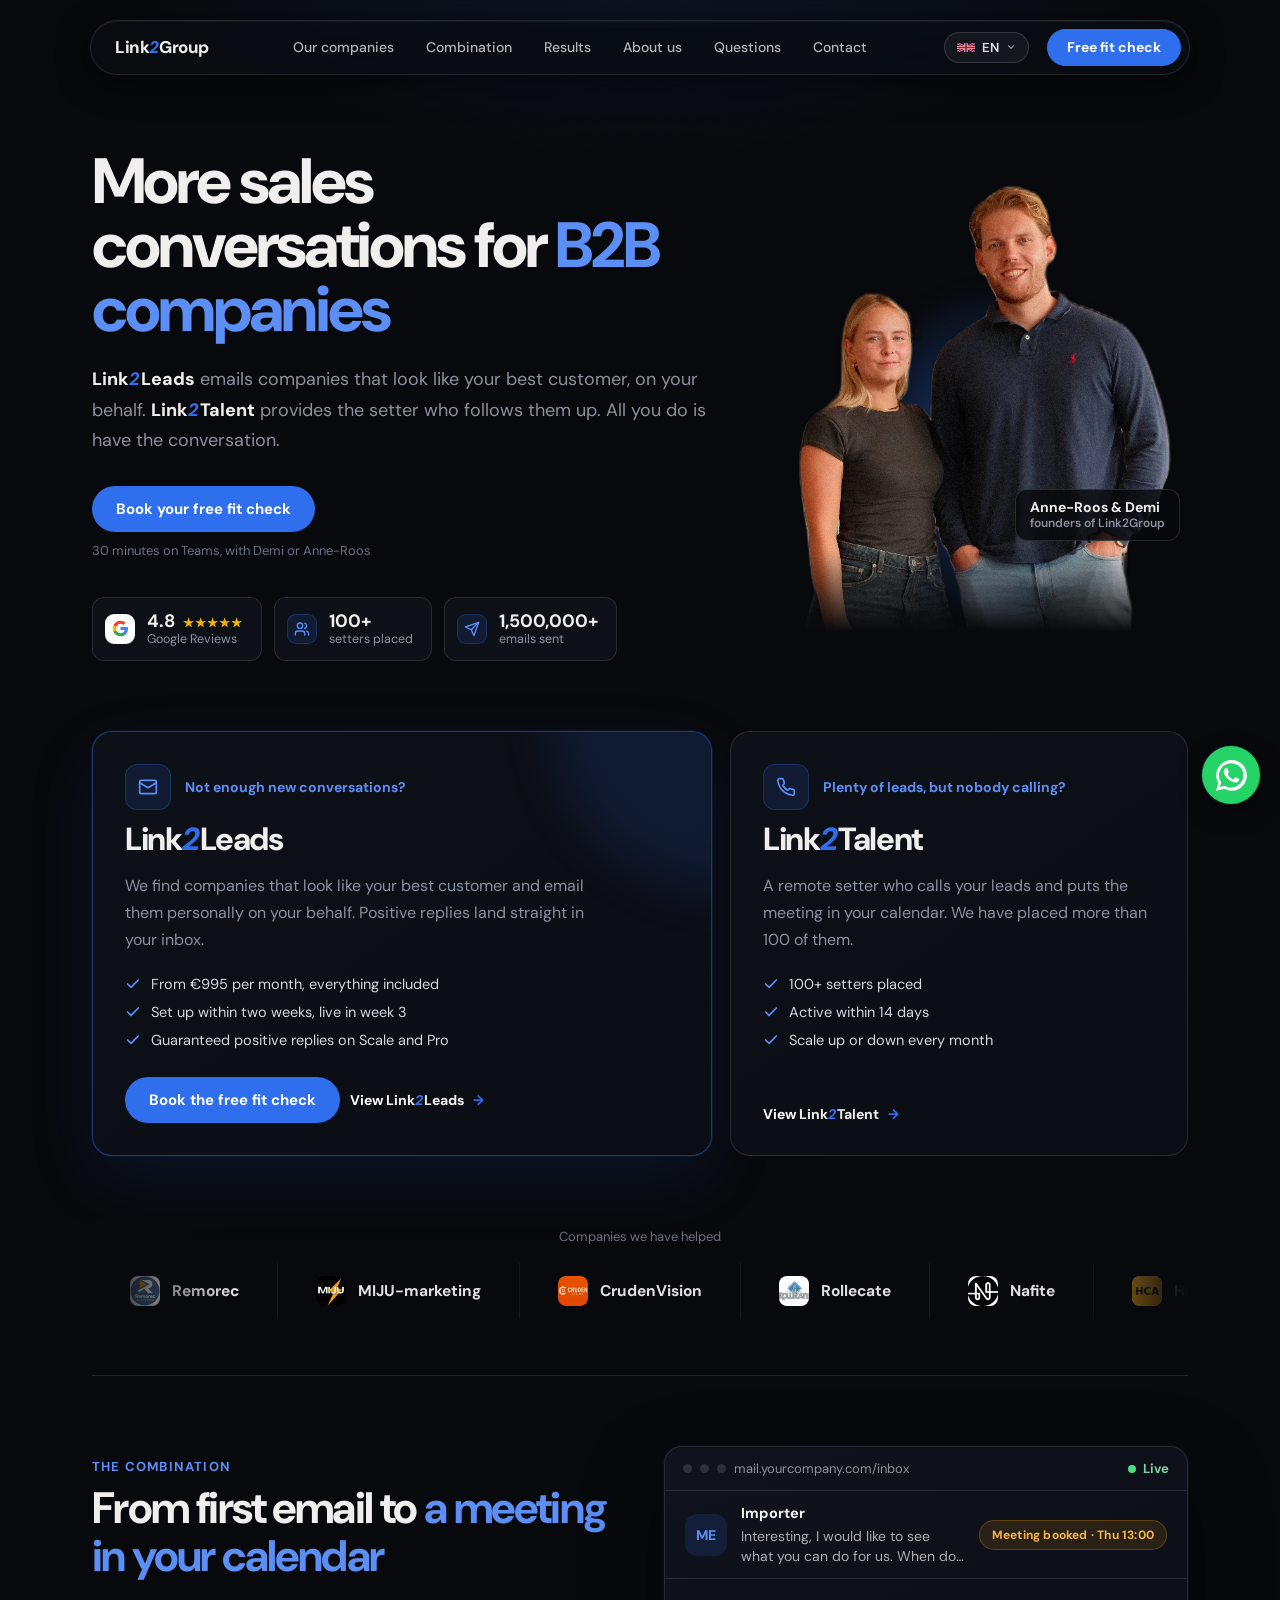
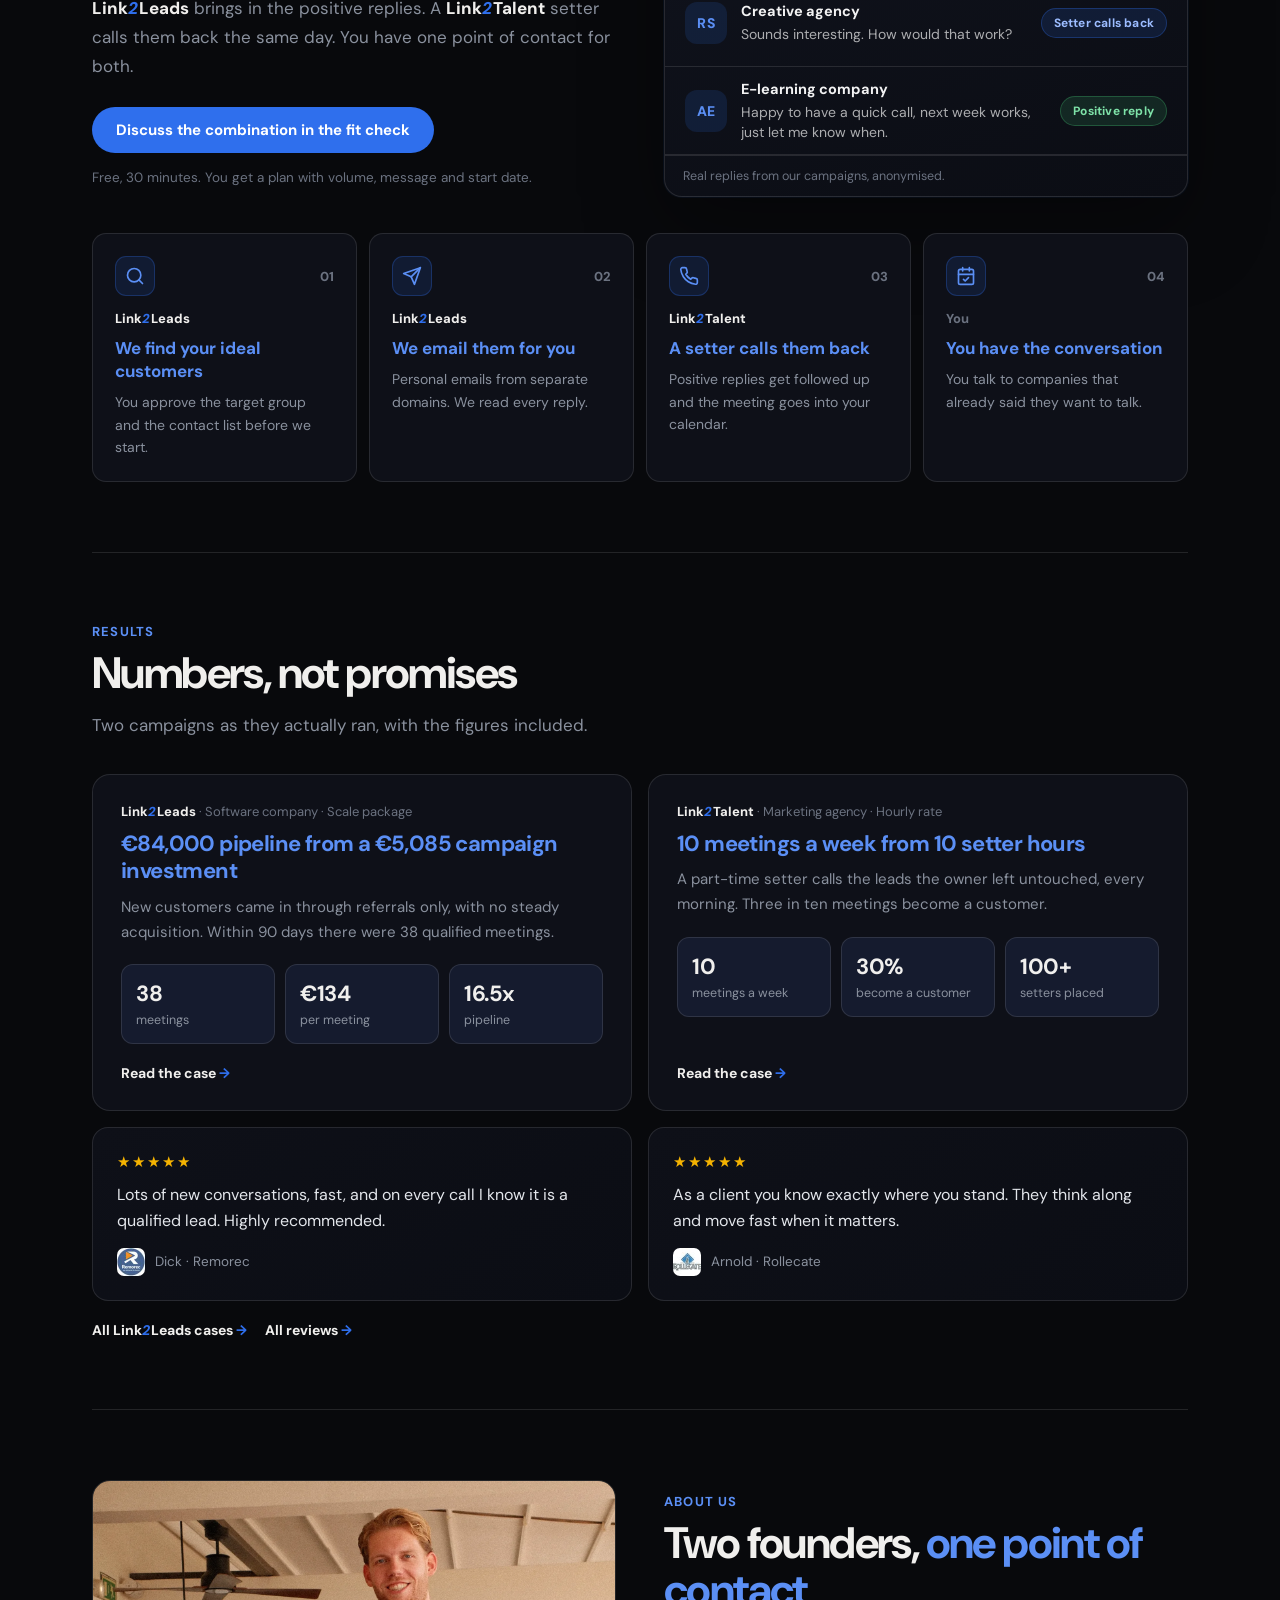
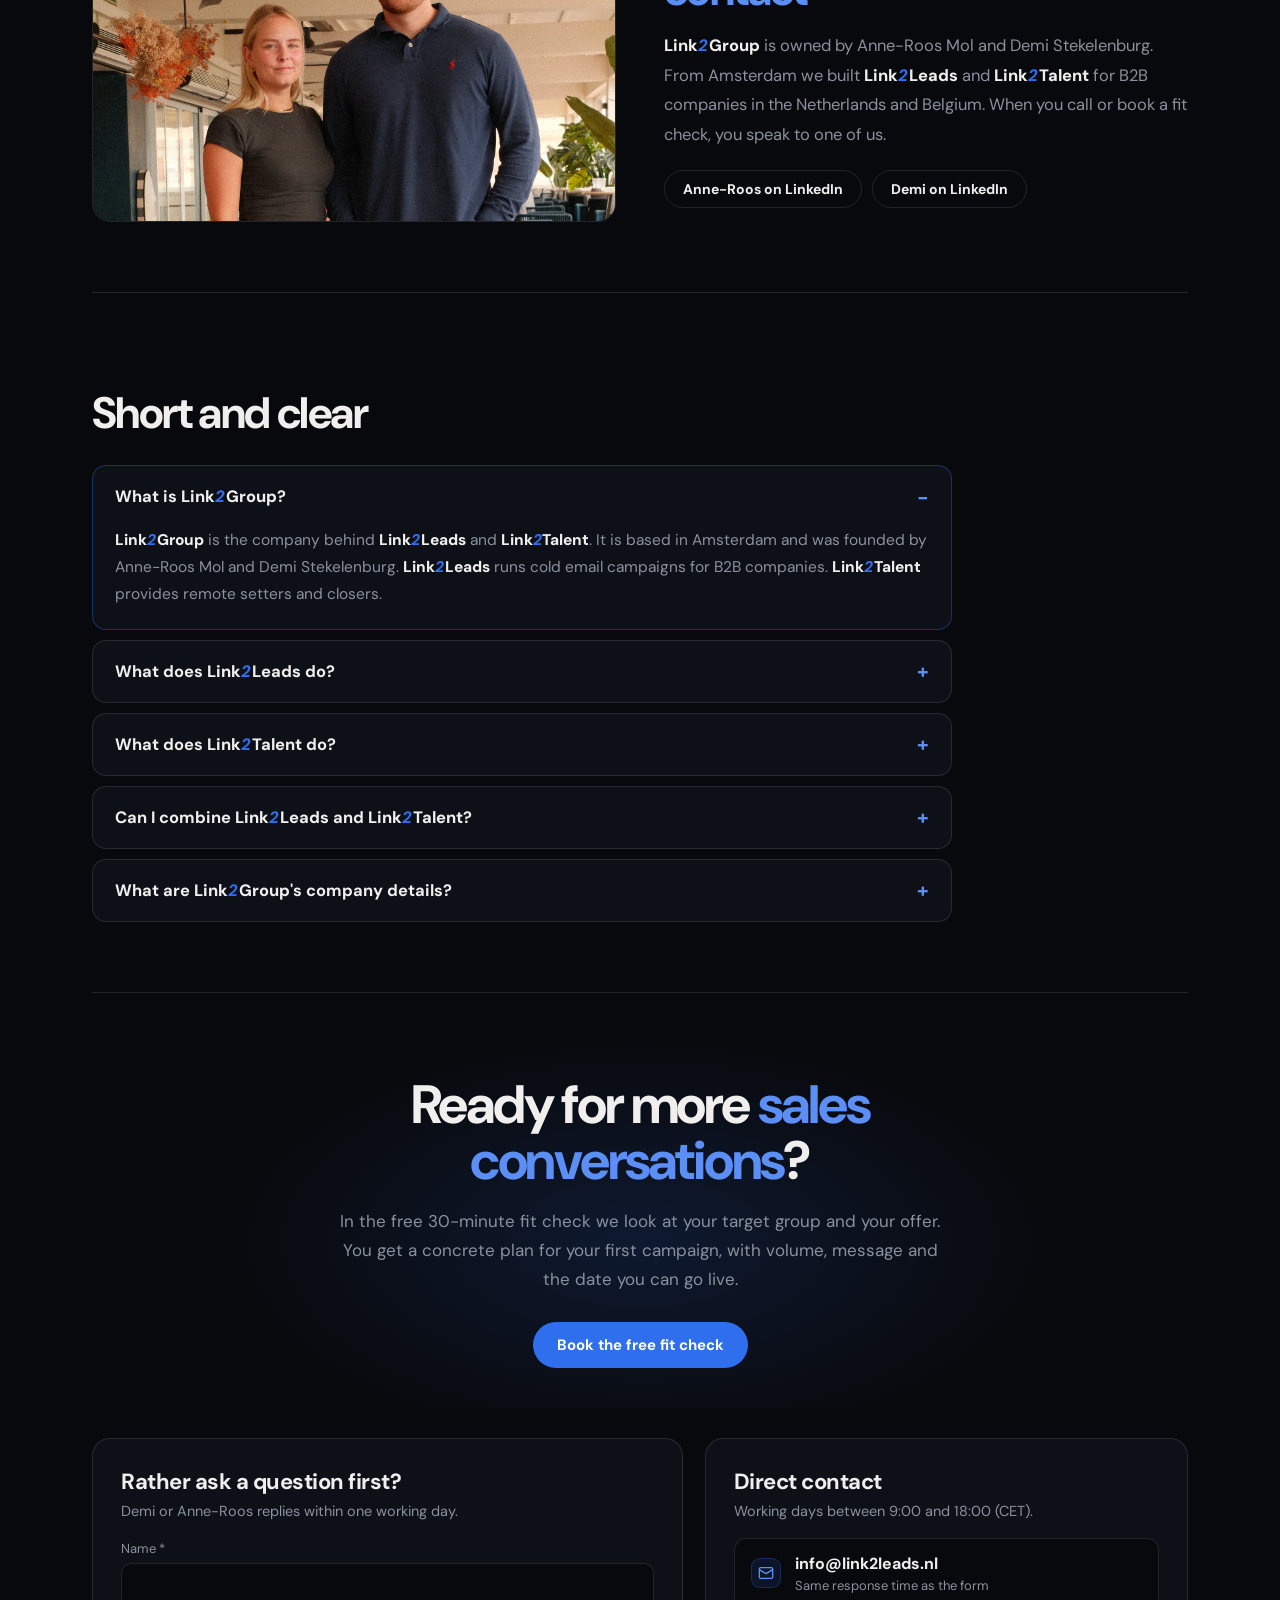
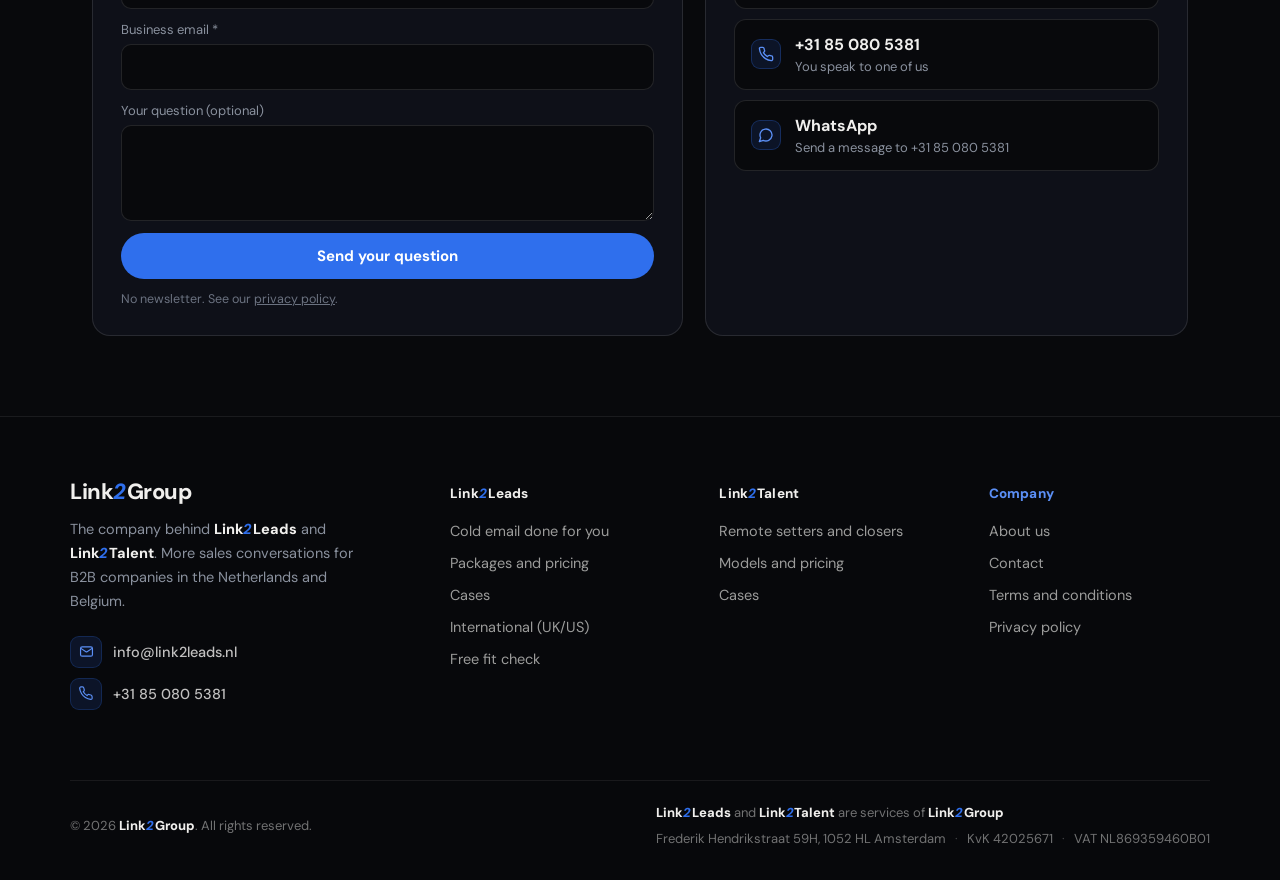
==== en.html @ a5faeba6 "Foto oprichters in hero, scherpe teamfoto bij Over ons, cijfers verspringen niet meer" ====
<!DOCTYPE html>
<html lang="en">
<head>
  <meta charset="UTF-8">
  <meta name="viewport" content="width=device-width, initial-scale=1.0">
  <title>Link2Group | The company behind Link2Leads and Link2Talent</title>
  <meta name="description" content="Link2Group (Amsterdam) is the company behind Link2Leads, cold email campaigns from €995 a month, and Link2Talent, with 100+ setters placed.">
  <meta name="robots" content="index, follow, max-image-preview:large, max-snippet:-1">
  <meta name="author" content="Link2Group">
  <link rel="canonical" href="https://www.link2group.nl/en">
  <link rel="alternate" hreflang="nl" href="https://www.link2group.nl/">
  <link rel="alternate" hreflang="en" href="https://www.link2group.nl/en">
  <link rel="alternate" hreflang="x-default" href="https://www.link2group.nl/">
  <meta property="og:title" content="Link2Group | More sales conversations for B2B companies">
  <meta property="og:description" content="Link2Leads emails companies that look like your best customer, on your behalf. Link2Talent provides the setter who follows them up. 100+ setters placed, 1,500,000+ emails sent.">
  <meta property="og:type" content="website">
  <meta property="og:url" content="https://www.link2group.nl/en">
  <meta property="og:image" content="https://www.link2group.nl/og-image.png">
  <meta property="og:image:width" content="1200">
  <meta property="og:image:height" content="630">
  <meta property="og:image:alt" content="Link2Group: Link2Leads and Link2Talent">
  <meta property="og:locale" content="en_GB">
  <meta property="og:locale:alternate" content="nl_NL">
  <meta property="og:site_name" content="Link2Group">
  <meta name="twitter:card" content="summary_large_image">
  <meta name="twitter:title" content="Link2Group | More sales conversations for B2B companies">
  <meta name="twitter:description" content="Link2Leads emails companies that look like your best customer, on your behalf. Link2Talent provides the setter who follows them up.">
  <meta name="twitter:image" content="https://www.link2group.nl/og-image.png">
  <meta name="geo.region" content="NL-NH">
  <meta name="geo.placename" content="Amsterdam">
  <meta name="theme-color" content="#08090C">
  <link rel="icon" type="image/png" sizes="32x32" href="/favicon-32.png">
  <link rel="icon" type="image/png" sizes="192x192" href="/favicon-192.png">
  <link rel="apple-touch-icon" sizes="180x180" href="/apple-touch-icon.png">
  <link rel="alternate" type="text/plain" href="/llms.txt" title="Summary for language models">
  <link rel="preconnect" href="https://fonts.googleapis.com">
  <link rel="preconnect" href="https://fonts.gstatic.com" crossorigin>
  <link href="https://fonts.googleapis.com/css2?family=DM+Sans:wght@400;500;600;700;800;900&display=swap" rel="stylesheet">
  <link rel="stylesheet" href="/assets/l2-shared.css?v=1">
  <link rel="stylesheet" href="/assets/site.css?v=12">
  <script type="application/ld+json">
{
  "@context": "https://schema.org",
  "@graph": [
    {"@type": "WebPage", "@id": "https://www.link2group.nl/en#webpage", "url": "https://www.link2group.nl/en", "name": "Link2Group | The company behind Link2Leads and Link2Talent", "isPartOf": {"@id": "https://www.link2group.nl/#website"}, "about": {"@id": "https://www.link2group.nl/#organization"}, "inLanguage": "en", "dateModified": "2026-11-05"},
    {
      "@type": "Organization",
      "@id": "https://www.link2group.nl/#organization",
      "name": "Link2Group",
      "url": "https://www.link2group.nl/",
      "logo": "https://www.link2group.nl/favicon-192.png",
      "description": "Link2Group is the Amsterdam company behind Link2Leads and Link2Talent. Link2Leads runs cold email campaigns for B2B companies and delivers positive replies to the client's inbox. Link2Talent matches B2B companies with remote setters and closers and has placed more than 100 of them.",
      "address": {"@type": "PostalAddress", "streetAddress": "Frederik Hendrikstraat 59H", "postalCode": "1052 HL", "addressLocality": "Amsterdam", "addressCountry": "NL"},
      "email": "info@link2leads.nl",
      "telephone": "+31850805381",
      "vatID": "NL869359460B01",
      "identifier": {"@type": "PropertyValue", "propertyID": "KvK", "value": "42025671"}
    },
    {
      "@type": "FAQPage",
      "@id": "https://www.link2group.nl/en#faq",
      "inLanguage": "en",
      "mainEntity": [
        {"@type": "Question", "name": "What is Link2Group?", "acceptedAnswer": {"@type": "Answer", "text": "Link2Group is the company behind Link2Leads and Link2Talent. It is based in Amsterdam and was founded by Anne-Roos Mol and Demi Stekelenburg. Link2Leads runs cold email campaigns for B2B companies. Link2Talent provides remote setters and closers."}},
        {"@type": "Question", "name": "What does Link2Leads do?", "acceptedAnswer": {"@type": "Answer", "text": "Link2Leads finds companies that look like your best customer, emails them personally on your behalf and forwards only the positive replies to your inbox. Packages range from 995 to 1,995 euros per month, excluding VAT. The campaign is set up within two weeks and goes live in week 3."}},
        {"@type": "Question", "name": "What does Link2Talent do?", "acceptedAnswer": {"@type": "Answer", "text": "Link2Talent matches B2B companies with Dutch-speaking remote setters and closers. More than 100 setters have been placed. A setter is active within 14 days, on an hourly rate, performance basis or a fixed price per seat."}},
        {"@type": "Question", "name": "Can I combine Link2Leads and Link2Talent?", "acceptedAnswer": {"@type": "Answer", "text": "Yes. Link2Leads delivers the positive replies and a Link2Talent setter calls them back and books the meeting in your calendar. You discuss the combination in the free Link2Leads fit check at link2leads.nl/book."}},
        {"@type": "Question", "name": "What are Link2Group's company details?", "acceptedAnswer": {"@type": "Answer", "text": "Link2Group, Frederik Hendrikstraat 59H, 1052 HL Amsterdam, the Netherlands. Chamber of Commerce (KvK) 42025671, VAT NL869359460B01. Phone +31 85 080 5381, email info@link2leads.nl."}}
      ]
    }
  ]
}
  </script>
</head>
<body>
<nav aria-label="Main menu" class="l2n">
<div class="l2n-inner">
<a aria-label="Link2Group" class="l2n-logo" href="/en"><span class="l2b">Link<i>2</i>Group</span></a>
<ul class="l2n-links"><li><a href="#companies">Our companies</a></li><li><a href="#combination">Combination</a></li><li><a href="#results">Results</a></li><li><a href="#about">About us</a></li><li><a href="#faq">Questions</a></li><li><a href="#contact">Contact</a></li></ul>
<div class="l2l-lang l2l-lang-in-nav" role="group" aria-label="Language / Taal"><button type="button" class="l2l-lang-toggle" aria-haspopup="true" aria-expanded="false" title="English"><svg viewBox="0 0 60 30" class="l2l-flag" aria-hidden="true"><clipPath id="l2gbt"><rect width="60" height="30"/></clipPath><g clip-path="url(#l2gbt)"><rect width="60" height="30" fill="#012169"/><path d="M0,0 60,30 M60,0 0,30" stroke="#fff" stroke-width="6"/><path d="M0,0 60,30 M60,0 0,30" stroke="#C8102E" stroke-width="4"/><path d="M30,0 V30 M0,15 H60" stroke="#fff" stroke-width="10"/><path d="M30,0 V30 M0,15 H60" stroke="#C8102E" stroke-width="6"/></g></svg><span class="l2l-lang-lbl">EN</span><svg class="l2l-lang-chev" width="10" height="10" viewBox="0 0 24 24" fill="none" stroke="currentColor" stroke-width="3" stroke-linecap="round" stroke-linejoin="round"><path d="m6 9 6 6 6-6"/></svg></button><div class="l2l-lang-menu"><a class="l2l-lang-btn" href="/" hreflang="nl" lang="nl"><svg viewBox="0 0 9 6" class="l2l-flag" aria-hidden="true"><rect width="9" height="6" fill="#21468B"/><rect width="9" height="4" fill="#fff"/><rect width="9" height="2" fill="#AE1C28"/></svg><span class="l2l-lang-lbl">Nederlands</span></a><a class="l2l-lang-btn is-active" href="/en" hreflang="en" lang="en"><svg viewBox="0 0 60 30" class="l2l-flag" aria-hidden="true"><clipPath id="l2gbb"><rect width="60" height="30"/></clipPath><g clip-path="url(#l2gbb)"><rect width="60" height="30" fill="#012169"/><path d="M0,0 60,30 M60,0 0,30" stroke="#fff" stroke-width="6"/><path d="M0,0 60,30 M60,0 0,30" stroke="#C8102E" stroke-width="4"/><path d="M30,0 V30 M0,15 H60" stroke="#fff" stroke-width="10"/><path d="M30,0 V30 M0,15 H60" stroke="#C8102E" stroke-width="6"/></g></svg><span class="l2l-lang-lbl">English</span></a></div></div>
<a class="l2n-cta" href="https://www.link2leads.nl/book?utm_source=link2group&amp;utm_medium=referral&amp;utm_campaign=nav-en">Free fit check</a>
<button aria-controls="l2nMenu" aria-expanded="false" aria-label="Open menu" class="l2n-burger" id="l2nBurger" type="button"><span></span><span></span><span></span></button>
</div>
</nav>
<div class="l2n-menu" id="l2nMenu"><a href="#companies" onclick="l2nClose()">Our companies</a><a href="#combination" onclick="l2nClose()">Combination</a><a href="#results" onclick="l2nClose()">Results</a><a href="#about" onclick="l2nClose()">About us</a><a href="#faq" onclick="l2nClose()">Questions</a><a href="#contact" onclick="l2nClose()">Contact</a><a class="l2n-mcta" href="https://www.link2leads.nl/book?utm_source=link2group&amp;utm_medium=referral&amp;utm_campaign=nav-en" onclick="l2nClose()">Book the free fit check</a></div>
  <div class="wrap">

    <main>
      <section class="hero has-photo"><div class="hero-text">
        <h1>More sales conversations for <span class="accent">B2B companies</span></h1>
        <p class="lead"><span class="l2b">Link<i>2</i>Leads</span> emails companies that look like your best customer, on your behalf. <span class="l2b">Link<i>2</i>Talent</span> provides the setter who follows them up. All you do is have the conversation.</p>
        <div class="cta">
          <a class="btn" href="https://www.link2leads.nl/book?utm_source=link2group&amp;utm_medium=referral&amp;utm_campaign=hero-en">Book your free fit check</a>
          <small>30 minutes on Teams, with Demi or Anne-Roos</small>
        </div>
        <div class="stats" aria-label="Key figures">
          <a class="stat" href="#results"><span class="g" aria-hidden="true"><svg viewBox="0 0 24 24"><path d="M22.56 12.25c0-.78-.07-1.53-.2-2.25H12v4.26h5.92c-.26 1.37-1.04 2.53-2.21 3.31v2.77h3.57c2.08-1.92 3.28-4.74 3.28-8.09z" fill="#4285F4"/><path d="M12 23c2.97 0 5.46-.98 7.28-2.66l-3.57-2.77c-.98.66-2.23 1.06-3.71 1.06-2.86 0-5.29-1.93-6.16-4.53H2.18v2.84C3.99 20.53 7.7 23 12 23z" fill="#34A853"/><path d="M5.84 14.09c-.22-.66-.35-1.36-.35-2.09s.13-1.43.35-2.09V7.07H2.18C1.43 8.55 1 10.22 1 12s.43 3.45 1.18 4.93l2.85-2.22.81-.62z" fill="#FBBC05"/><path d="M12 5.38c1.62 0 3.06.56 4.21 1.64l3.15-3.15C17.45 2.09 14.97 1 12 1 7.7 1 3.99 3.47 2.18 7.07l3.66 2.84c.87-2.6 3.3-4.53 6.16-4.53z" fill="#EA4335"/></svg></span><span class="sbody"><b><span data-count="4.8" data-dec="1">4.8</span> <span class="stars" aria-hidden="true">★★★★★</span></b><span>Google Reviews</span></span></a>
          <div class="stat"><span class="ic ic-sm" aria-hidden="true"><svg viewBox="0 0 24 24"><path d="M16 21v-2a4 4 0 0 0-4-4H6a4 4 0 0 0-4 4v2"/><circle cx="9" cy="7" r="4"/><path d="M22 21v-2a4 4 0 0 0-3-3.87"/><path d="M16 3.13a4 4 0 0 1 0 7.75"/></svg></span><span class="sbody"><b><span data-count="100" data-suffix="+">100+</span></b><span>setters placed</span></span></div>
          <div class="stat"><span class="ic ic-sm" aria-hidden="true"><svg viewBox="0 0 24 24"><path d="m22 2-7 20-4-9-9-4z"/><path d="M22 2 11 13"/></svg></span><span class="sbody"><b><span data-count="1500000" data-suffix="+">1,500,000+</span></b><span>emails sent</span></span></div>
        </div>
        </div><div class="hero-photo"><picture><source srcset="/assets/img/oprichters-hero.webp" type="image/webp"><img src="/assets/img/oprichters-hero.png" width="625" height="714" alt="Anne-Roos and Demi, the founders of Link2Group" fetchpriority="high"></picture><span class="hero-name">Anne-Roos &amp; Demi<small>founders of Link2Group</small></span></div>
      </section>

      <section class="router" id="companies" aria-label="Our companies">
        <article class="card main">
          <div class="chead"><span class="ic ic-lg" aria-hidden="true"><svg viewBox="0 0 24 24"><rect x="2" y="4" width="20" height="16" rx="2"/><path d="m22 7-10 6L2 7"/></svg></span><div class="q">Not enough new conversations?</div></div>
          <h3><span class="l2b">Link<i>2</i>Leads</span></h3>
          <p>We find companies that look like your best customer and email them personally on your behalf. Positive replies land straight in your inbox.</p>
          <ul class="facts">
            <li><svg viewBox="0 0 24 24" aria-hidden="true"><path d="M20 6 9 17l-5-5"/></svg>From €995 per month, everything included</li>
            <li><svg viewBox="0 0 24 24" aria-hidden="true"><path d="M20 6 9 17l-5-5"/></svg>Set up within two weeks, live in week 3</li>
            <li><svg viewBox="0 0 24 24" aria-hidden="true"><path d="M20 6 9 17l-5-5"/></svg>Guaranteed positive replies on Scale and Pro</li>
          </ul>
          <div class="actions">
            <a class="btn" href="https://www.link2leads.nl/book?utm_source=link2group&amp;utm_medium=referral&amp;utm_campaign=card-en">Book the free fit check</a>
            <a class="more" href="https://www.link2leads.nl/">View <span class="l2b">Link<i>2</i>Leads</span> <span class="arr">→</span></a>
          </div>
        </article>
        <article class="card">
          <div class="chead"><span class="ic ic-lg" aria-hidden="true"><svg viewBox="0 0 24 24"><path d="M22 16.92v3a2 2 0 0 1-2.18 2 19.79 19.79 0 0 1-8.63-3.07 19.5 19.5 0 0 1-6-6A19.79 19.79 0 0 1 2.12 4.18 2 2 0 0 1 4.11 2h3a2 2 0 0 1 2 1.72c.13.96.36 1.9.7 2.81a2 2 0 0 1-.45 2.11L8.09 9.91a16 16 0 0 0 6 6l1.27-1.27a2 2 0 0 1 2.11-.45c.91.34 1.85.57 2.81.7A2 2 0 0 1 22 16.92z"/></svg></span><div class="q">Plenty of leads, but nobody calling?</div></div>
          <h3><span class="l2b">Link<i>2</i>Talent</span></h3>
          <p>A remote setter who calls your leads and puts the meeting in your calendar. We have placed more than 100 of them.</p>
          <ul class="facts">
            <li><svg viewBox="0 0 24 24" aria-hidden="true"><path d="M20 6 9 17l-5-5"/></svg>100+ setters placed</li>
            <li><svg viewBox="0 0 24 24" aria-hidden="true"><path d="M20 6 9 17l-5-5"/></svg>Active within 14 days</li>
            <li><svg viewBox="0 0 24 24" aria-hidden="true"><path d="M20 6 9 17l-5-5"/></svg>Scale up or down every month</li>
          </ul>
          <div class="actions">
            <a class="more" href="https://www.link2talent.nl/">View <span class="l2b">Link<i>2</i>Talent</span> <span class="arr">→</span></a>
          </div>
        </article>
      </section>

      <section class="marquee" aria-label="Companies we have helped">
        <div class="mlabel">Companies we have helped</div>
        <div class="mtrack"><span class="mitem"><img src="/assets/img/logos/remorec-4ad61e9f.jpg" alt="" width="30" height="30" loading="lazy">Remorec</span><span class="mitem"><img src="/assets/img/logos/miju-marketing-b202cb1e.jpg" alt="" width="30" height="30" loading="lazy">MIJU-marketing</span><span class="mitem"><img src="/assets/img/logos/crudenvision-0b21aab9.jpg" alt="" width="30" height="30" loading="lazy">CrudenVision</span><span class="mitem"><img src="/assets/img/logos/rollecate-054d0755.jpg" alt="" width="30" height="30" loading="lazy">Rollecate</span><span class="mitem"><img src="/assets/img/logos/nafite-6cc191e7.jpg" alt="" width="30" height="30" loading="lazy">Nafite</span><span class="mitem"><img src="/assets/img/logos/hca-project-8b896e18.png" alt="" width="30" height="30" loading="lazy">HCA Project</span><span class="mitem"><img src="/assets/img/logos/secudata-509eeb02.png" alt="" width="30" height="30" loading="lazy">Secudata</span><span class="mitem"><img src="/assets/img/logos/van-as-advocaten-2fd3351a.png" alt="" width="30" height="30" loading="lazy">Van As Advocaten</span><span class="mitem"><img src="/assets/img/logos/connessence-938bfc58.png" alt="" width="30" height="30" loading="lazy">Connessence</span><span class="mitem"><img src="/assets/img/logos/micfil-filters-9475ab72.png" alt="" width="30" height="30" loading="lazy">MicFil Filters</span><span class="mitem"><img src="/assets/img/logos/2be-it-9b8bb5d7.png" alt="" width="30" height="30" loading="lazy">2BE IT</span><span class="mitem"><img src="/assets/img/logos/wij-van-werkgeluk-744199af.png" alt="" width="30" height="30" loading="lazy">WIJ van Werkgeluk</span><span aria-hidden="true" style="display:contents"><span class="mitem"><img src="/assets/img/logos/remorec-4ad61e9f.jpg" alt="" width="30" height="30" loading="lazy">Remorec</span><span class="mitem"><img src="/assets/img/logos/miju-marketing-b202cb1e.jpg" alt="" width="30" height="30" loading="lazy">MIJU-marketing</span><span class="mitem"><img src="/assets/img/logos/crudenvision-0b21aab9.jpg" alt="" width="30" height="30" loading="lazy">CrudenVision</span><span class="mitem"><img src="/assets/img/logos/rollecate-054d0755.jpg" alt="" width="30" height="30" loading="lazy">Rollecate</span><span class="mitem"><img src="/assets/img/logos/nafite-6cc191e7.jpg" alt="" width="30" height="30" loading="lazy">Nafite</span><span class="mitem"><img src="/assets/img/logos/hca-project-8b896e18.png" alt="" width="30" height="30" loading="lazy">HCA Project</span><span class="mitem"><img src="/assets/img/logos/secudata-509eeb02.png" alt="" width="30" height="30" loading="lazy">Secudata</span><span class="mitem"><img src="/assets/img/logos/van-as-advocaten-2fd3351a.png" alt="" width="30" height="30" loading="lazy">Van As Advocaten</span><span class="mitem"><img src="/assets/img/logos/connessence-938bfc58.png" alt="" width="30" height="30" loading="lazy">Connessence</span><span class="mitem"><img src="/assets/img/logos/micfil-filters-9475ab72.png" alt="" width="30" height="30" loading="lazy">MicFil Filters</span><span class="mitem"><img src="/assets/img/logos/2be-it-9b8bb5d7.png" alt="" width="30" height="30" loading="lazy">2BE IT</span><span class="mitem"><img src="/assets/img/logos/wij-van-werkgeluk-744199af.png" alt="" width="30" height="30" loading="lazy">WIJ van Werkgeluk</span></span></div>
      </section>

      <section class="section" id="combination">
        <div class="combo-top">
          <div>
        <div class="kicker">The combination</div>
        <h2>From first email to <span class="accent">a meeting in your calendar</span></h2>
        <p class="intro"><span class="l2b">Link<i>2</i>Leads</span> brings in the positive replies. A <span class="l2b">Link<i>2</i>Talent</span> setter calls them back the same day. You have one point of contact for both.</p>
        <div class="combo-cta">
          <a class="btn" href="https://www.link2leads.nl/book?utm_source=link2group&amp;utm_medium=referral&amp;utm_campaign=combinatie-en">Discuss the combination in the fit check</a>
          <small>Free, 30 minutes. You get a plan with volume, message and start date.</small>
        </div>
          </div>
          <div class="live" role="img" aria-label="Example of incoming replies">
            <div class="lbar"><span class="url"><i></i><i></i><i></i>mail.yourcompany.com/inbox</span><span class="dot">Live</span></div>
            <div class="list" id="liveList"></div>
            <div class="lfoot">Real replies from our campaigns, anonymised.</div>
          </div>
        </div>
        <div class="steps">
          <div class="step"><div class="stop"><span class="ic ic-md" aria-hidden="true"><svg viewBox="0 0 24 24"><circle cx="11" cy="11" r="8"/><path d="m21 21-4.3-4.3"/></svg></span><span class="n">01</span></div><div class="tag"><span class="l2b">Link<i>2</i>Leads</span></div><h3>We find your ideal customers</h3><p>You approve the target group and the contact list before we start.</p></div>
          <div class="step"><div class="stop"><span class="ic ic-md" aria-hidden="true"><svg viewBox="0 0 24 24"><path d="m22 2-7 20-4-9-9-4z"/><path d="M22 2 11 13"/></svg></span><span class="n">02</span></div><div class="tag"><span class="l2b">Link<i>2</i>Leads</span></div><h3>We email them for you</h3><p>Personal emails from separate domains. We read every reply.</p></div>
          <div class="step"><div class="stop"><span class="ic ic-md" aria-hidden="true"><svg viewBox="0 0 24 24"><path d="M22 16.92v3a2 2 0 0 1-2.18 2 19.79 19.79 0 0 1-8.63-3.07 19.5 19.5 0 0 1-6-6A19.79 19.79 0 0 1 2.12 4.18 2 2 0 0 1 4.11 2h3a2 2 0 0 1 2 1.72c.13.96.36 1.9.7 2.81a2 2 0 0 1-.45 2.11L8.09 9.91a16 16 0 0 0 6 6l1.27-1.27a2 2 0 0 1 2.11-.45c.91.34 1.85.57 2.81.7A2 2 0 0 1 22 16.92z"/></svg></span><span class="n">03</span></div><div class="tag"><span class="l2b">Link<i>2</i>Talent</span></div><h3>A setter calls them back</h3><p>Positive replies get followed up and the meeting goes into your calendar.</p></div>
          <div class="step"><div class="stop"><span class="ic ic-md" aria-hidden="true"><svg viewBox="0 0 24 24"><rect x="3" y="4" width="18" height="18" rx="2"/><path d="M16 2v4M8 2v4M3 10h18"/><path d="m9 16 2 2 4-4"/></svg></span><span class="n">04</span></div><div class="tag">You</div><h3>You have the conversation</h3><p>You talk to companies that already said they want to talk.</p></div>
        </div>
      </section>

      <section class="section" id="results">
        <div class="kicker">Results</div>
        <h2>Numbers, not promises</h2>
        <p class="intro">Two campaigns as they actually ran, with the figures included.</p>

        <div class="cases">
          <article class="case">
            <div class="meta"><span class="l2b">Link<i>2</i>Leads</span> · Software company · Scale package</div>
            <h3>€84,000 pipeline from a €5,085 campaign investment</h3>
            <p>New customers came in through referrals only, with no steady acquisition. Within 90 days there were 38 qualified meetings.</p>
            <div class="nums">
              <div class="num"><b>38</b><span>meetings</span></div>
              <div class="num"><b>€134</b><span>per meeting</span></div>
              <div class="num"><b>16.5x</b><span>pipeline</span></div>
            </div>
            <a class="more" href="https://www.link2leads.nl/cases/softwarebedrijf">Read the case <span class="arr">→</span></a>
          </article>
          <article class="case">
            <div class="meta"><span class="l2b">Link<i>2</i>Talent</span> · Marketing agency · Hourly rate</div>
            <h3>10 meetings a week from 10 setter hours</h3>
            <p>A part-time setter calls the leads the owner left untouched, every morning. Three in ten meetings become a customer.</p>
            <div class="nums">
              <div class="num"><b>10</b><span>meetings a week</span></div>
              <div class="num"><b>30%</b><span>become a customer</span></div>
              <div class="num"><b>100+</b><span>setters placed</span></div>
            </div>
            <a class="more" href="https://www.link2talent.nl/cases/marketingbureau">Read the case <span class="arr">→</span></a>
          </article>
        </div>

        <div class="reviews">
          <figure class="review">
            <div class="stars" aria-label="5 out of 5 stars">★★★★★</div>
            <blockquote>Lots of new conversations, fast, and on every call I know it is a qualified lead. Highly recommended.</blockquote>
            <figcaption class="who"><img src="/assets/img/logos/remorec-4ad61e9f.jpg" alt="" width="28" height="28" loading="lazy">Dick · Remorec</figcaption>
          </figure>
          <figure class="review">
            <div class="stars" aria-label="5 out of 5 stars">★★★★★</div>
            <blockquote>As a client you know exactly where you stand. They think along and move fast when it matters.</blockquote>
            <figcaption class="who"><img src="/assets/img/logos/rollecate-054d0755.jpg" alt="" width="28" height="28" loading="lazy">Arnold · Rollecate</figcaption>
          </figure>
        </div>
        <div class="proof-links">
          <a href="https://www.link2leads.nl/cases">All <span class="l2b">Link<i>2</i>Leads</span> cases <span class="arr">→</span></a>
          <a href="https://www.link2leads.nl/#reviews">All reviews <span class="arr">→</span></a>
        </div>
      </section>

      <section class="section" id="about">
        <div class="about">
          <figure><picture><source srcset="/assets/img/team.webp" type="image/webp"><img src="/assets/img/team.jpg" alt="Anne-Roos Mol and Demi Stekelenburg, the founders of Link2Group" width="900" height="520" loading="lazy"></picture></figure>
          <div>
            <div class="kicker">About us</div>
            <h2>Two founders, <span class="accent">one point of contact</span></h2>
            <p><span class="l2b">Link<i>2</i>Group</span> is owned by Anne-Roos Mol and Demi Stekelenburg. From Amsterdam we built <span class="l2b">Link<i>2</i>Leads</span> and <span class="l2b">Link<i>2</i>Talent</span> for B2B companies in the Netherlands and Belgium. When you call or book a fit check, you speak to one of us.</p>
            <div class="people">
              <a class="btn btn-sm btn-ghost" href="https://nl.linkedin.com/in/anne-roos-mol-32a876206" rel="noopener" target="_blank">Anne-Roos on LinkedIn</a>
              <a class="btn btn-sm btn-ghost" href="https://nl.linkedin.com/in/demi-stekelenburg-18407a168" rel="noopener" target="_blank">Demi on LinkedIn</a>
            </div>
          </div>
        </div>
      </section>

      <section class="section" id="faq">
        <div class="kicker">Frequently asked questions</div>
        <h2>Short and clear</h2>
        <div class="faq">
          <details open>
            <summary>What is <span class="l2b">Link<i>2</i>Group</span>?</summary>
            <p><span class="l2b">Link<i>2</i>Group</span> is the company behind <span class="l2b">Link<i>2</i>Leads</span> and <span class="l2b">Link<i>2</i>Talent</span>. It is based in Amsterdam and was founded by Anne-Roos Mol and Demi Stekelenburg. <span class="l2b">Link<i>2</i>Leads</span> runs cold email campaigns for B2B companies. <span class="l2b">Link<i>2</i>Talent</span> provides remote setters and closers.</p>
          </details>
          <details>
            <summary>What does <span class="l2b">Link<i>2</i>Leads</span> do?</summary>
            <p><span class="l2b">Link<i>2</i>Leads</span> finds companies that look like your best customer, emails them personally on your behalf and forwards only the positive replies to your inbox. Packages range from €995 to €1,995 per month, excluding VAT. The campaign is ready within two weeks and goes live in week 3. <a href="https://www.link2leads.nl/#pakketten">See the packages</a>.</p>
          </details>
          <details>
            <summary>What does <span class="l2b">Link<i>2</i>Talent</span> do?</summary>
            <p><span class="l2b">Link<i>2</i>Talent</span> matches B2B companies with Dutch-speaking remote setters and closers. We have placed more than 100 of them. A setter is active within 14 days, on an hourly rate, performance basis or a fixed price per seat. <a href="https://www.link2talent.nl/#modellen">See the models</a>.</p>
          </details>
          <details>
            <summary>Can I combine <span class="l2b">Link<i>2</i>Leads</span> and <span class="l2b">Link<i>2</i>Talent</span>?</summary>
            <p>Yes. <span class="l2b">Link<i>2</i>Leads</span> delivers the positive replies and a <span class="l2b">Link<i>2</i>Talent</span> setter calls them back and books the meeting in your calendar. You discuss the combination in the free <span class="l2b">Link<i>2</i>Leads</span> <a href="https://www.link2leads.nl/book?utm_source=link2group&amp;utm_medium=referral&amp;utm_campaign=faq-en">fit check</a>.</p>
          </details>
          <details>
            <summary>What are <span class="l2b">Link<i>2</i>Group</span>'s company details?</summary>
            <p><span class="l2b">Link<i>2</i>Group</span>, Frederik Hendrikstraat 59H, 1052 HL Amsterdam, the Netherlands. Chamber of Commerce (KvK) 42025671, VAT NL869359460B01. Call +31 85 080 5381 or email <a href="mailto:info@link2leads.nl">info@link2leads.nl</a>.</p>
          </details>
        </div>
      </section>

      <section class="closing">
        <div id="stars" aria-hidden="true"></div>
        <h2>Ready for more <span class="accent">sales conversations</span>?</h2>
        <p>In the free 30-minute fit check we look at your target group and your offer. You get a concrete plan for your first campaign, with volume, message and the date you can go live.</p>
        <a class="btn" href="https://www.link2leads.nl/book?utm_source=link2group&amp;utm_medium=referral&amp;utm_campaign=closing-en">Book the free fit check</a>
      </section>

      <section class="contact" id="contact" aria-label="Contact">
        <div class="panel">
          <h3>Rather ask a question first?</h3>
          <p class="sub">Demi or Anne-Roos replies within one working day.</p>
          <form class="form" id="contactForm" novalidate>
            <label>Name *<input type="text" name="name" autocomplete="name" required maxlength="120"></label>
            <label>Business email *<input type="email" name="email" autocomplete="email" required maxlength="160"></label>
            <label>Your question (optional)<textarea name="question" maxlength="4000"></textarea></label>
            <label class="hp" aria-hidden="true">Website<input type="text" name="website" tabindex="-1" autocomplete="off"></label>
            <button class="btn" id="cfSubmit" type="submit">Send your question</button>
            <div class="cf-msg" id="cfMsg" role="status" aria-live="polite"></div>
            <p class="note">No newsletter. See our <a href="https://www.link2leads.nl/privacy" style="text-decoration:underline">privacy policy</a>.</p>
          </form>
        </div>
        <div class="panel">
          <h3>Direct contact</h3>
          <p class="sub">Working days between 9:00 and 18:00 (CET).</p>
          <div class="direct">
            <a href="mailto:info@link2leads.nl"><span class="ic ic-sm" aria-hidden="true"><svg viewBox="0 0 24 24"><rect x="2" y="4" width="20" height="16" rx="2"/><path d="m22 7-10 6L2 7"/></svg></span><span class="dtxt">info@link2leads.nl<small>Same response time as the form</small></span></a>
            <a href="tel:+31850805381"><span class="ic ic-sm" aria-hidden="true"><svg viewBox="0 0 24 24"><path d="M22 16.92v3a2 2 0 0 1-2.18 2 19.79 19.79 0 0 1-8.63-3.07 19.5 19.5 0 0 1-6-6A19.79 19.79 0 0 1 2.12 4.18 2 2 0 0 1 4.11 2h3a2 2 0 0 1 2 1.72c.13.96.36 1.9.7 2.81a2 2 0 0 1-.45 2.11L8.09 9.91a16 16 0 0 0 6 6l1.27-1.27a2 2 0 0 1 2.11-.45c.91.34 1.85.57 2.81.7A2 2 0 0 1 22 16.92z"/></svg></span><span class="dtxt">+31 85 080 5381<small>You speak to one of us</small></span></a>
            <a href="https://wa.me/31850805381?text=Hi%20Link2Group%2C%20I%20have%20a%20question." rel="noopener" target="_blank"><span class="ic ic-sm" aria-hidden="true"><svg viewBox="0 0 24 24"><path d="M7.9 20A9 9 0 1 0 4 16.1L2 22z"/></svg></span><span class="dtxt">WhatsApp<small>Send a message to +31 85 080 5381</small></span></a>
          </div>
        </div>
      </section>
    </main>

    
  </div>
<footer class="l2f">
<div class="l2f-wrap">
<div class="l2f-top">
<div class="l2f-brand">
<a aria-label="Link2Group" class="l2f-logo" href="/en"><span class="l2b">Link<i>2</i>Group</span></a>
<p class="l2f-tag">The company behind <span class="l2b">Link<i>2</i>Leads</span> and <span class="l2b">Link<i>2</i>Talent</span>. More sales conversations for B2B companies in the Netherlands and Belgium.</p>
<ul class="l2f-contact">
<li><a href="mailto:info@link2leads.nl"><span class="l2f-ico"><svg aria-hidden="true" fill="none" stroke="currentColor" stroke-linecap="round" stroke-linejoin="round" stroke-width="1.9" viewBox="0 0 24 24"><rect height="15" rx="2.5" width="19" x="2.5" y="4.5"></rect><path d="m3 7 8.13 5.42a1.6 1.6 0 0 0 1.74 0L21 7"></path></svg></span>info@link2leads.nl</a></li>
<li><a href="tel:+31850805381"><span class="l2f-ico"><svg aria-hidden="true" fill="none" stroke="currentColor" stroke-linecap="round" stroke-linejoin="round" stroke-width="1.9" viewBox="0 0 24 24"><path d="M21 16.9v2.6a2 2 0 0 1-2.2 2 19.8 19.8 0 0 1-8.6-3.1 19.4 19.4 0 0 1-6-6A19.8 19.8 0 0 1 1.1 3.7 2 2 0 0 1 3.1 1.5h2.6a2 2 0 0 1 2 1.7c.13.96.36 1.9.7 2.8a2 2 0 0 1-.45 2.1L6.87 9.23a16 16 0 0 0 6 6l1.13-1.13a2 2 0 0 1 2.1-.45c.9.34 1.84.57 2.8.7a2 2 0 0 1 1.7 2.05Z"></path></svg></span>+31 85 080 5381</a></li>
</ul>
</div>
<div>
<div class="l2f-title"><span class="l2b">Link<i>2</i>Leads</span></div>
<ul class="l2f-links"><li><a href="https://www.link2leads.nl/">Cold email done for you</a></li>
            <li><a href="https://www.link2leads.nl/#pakketten">Packages and pricing</a></li>
            <li><a href="https://www.link2leads.nl/cases">Cases</a></li>
            <li><a href="https://www.link2leads.co/">International (UK/US)</a></li>
            <li><a href="https://www.link2leads.nl/book?utm_source=link2group&amp;utm_medium=referral&amp;utm_campaign=footer-en">Free fit check</a></li></ul>
</div>
<div>
<div class="l2f-title"><span class="l2b">Link<i>2</i>Talent</span></div>
<ul class="l2f-links"><li><a href="https://www.link2talent.nl/">Remote setters and closers</a></li>
            <li><a href="https://www.link2talent.nl/#modellen">Models and pricing</a></li>
            <li><a href="https://www.link2talent.nl/cases">Cases</a></li></ul>
</div>
<div>
<div class="l2f-title">Company</div>
<ul class="l2f-links"><li><a href="#about">About us</a></li>
            <li><a href="#contact">Contact</a></li>
            <li><a href="https://www.link2leads.nl/algemene-voorwaarden">Terms and conditions</a></li>
            <li><a href="https://www.link2leads.nl/privacy">Privacy policy</a></li></ul>
</div>
</div>
<div class="l2f-bottom">
<span>&copy; 2026 <span class="l2b">Link<i>2</i>Group</span>. All rights reserved.</span>
<address class="l2f-legal">
<span><span class="l2b">Link<i>2</i>Leads</span> and <span class="l2b">Link<i>2</i>Talent</span> are services of <span class="l2b">Link<i>2</i>Group</span></span>
<span><span class="l2f-i">Frederik Hendrikstraat 59H, 1052 HL Amsterdam</span><span class="l2f-dot">&middot;</span><span class="l2f-i">KvK 42025671</span><span class="l2f-dot">&middot;</span><span class="l2f-i">VAT NL869359460B01</span></span>
</address>
</div>
</div>
</footer>

  <a id="l2l-fab" href="https://wa.me/31850805381?text=Hi%20Link2Group%2C%20I%20have%20a%20question." target="_blank" rel="noopener" title="WhatsApp: 085 080 5381" aria-label="Send us a WhatsApp message"><svg viewBox="0 0 24 24" aria-hidden="true" focusable="false"><path d="M17.47 14.38c-.3-.15-1.76-.87-2.03-.97-.27-.1-.47-.15-.67.15-.2.3-.77.97-.95 1.17-.17.2-.35.22-.65.07-.3-.15-1.27-.47-2.42-1.49-.9-.8-1.5-1.79-1.67-2.09-.18-.3-.02-.47.13-.62.13-.13.3-.35.45-.52.15-.18.2-.3.3-.5.1-.2.05-.37-.02-.52-.08-.15-.68-1.61-.93-2.2-.24-.58-.49-.5-.67-.51h-.57c-.2 0-.52.07-.79.37-.27.3-1.04 1.01-1.04 2.45 0 1.45 1.06 2.85 1.21 3.05.15.2 2.09 3.19 5.06 4.47.71.31 1.26.49 1.69.63.71.23 1.36.2 1.87.12.57-.08 1.76-.72 2.01-1.41.25-.7.25-1.29.17-1.42-.07-.12-.27-.2-.57-.35zM12.04 21.5h-.01c-1.75 0-3.47-.47-4.98-1.36l-.36-.21-3.7.97.99-3.62-.23-.37a9.4 9.4 0 0 1-1.44-5.02c0-5.2 4.24-9.43 9.45-9.43 2.52 0 4.89.98 6.67 2.76a9.37 9.37 0 0 1 2.77 6.68c0 5.2-4.24 9.42-9.43 9.42zM20.5 3.49A11.8 11.8 0 0 0 12.04 0C5.49 0 .16 5.33.16 11.88c0 2.09.55 4.13 1.59 5.93L0 24l6.34-1.66a11.83 11.83 0 0 0 5.69 1.45h.01c6.55 0 11.88-5.33 11.88-11.88 0-3.17-1.24-6.16-3.42-8.42z"/></svg></a>
  <script src="/assets/site.js?v=4" defer></script>
  <script src="/assets/contact.js" defer></script>
  <script src="/assets/chat.js" defer></script>
</body>
</html>
---- assets/l2-shared.css ----
/* ── 2. Footer ── */
footer.l2f{position:relative;z-index:1;margin:0;border-top:1px solid rgba(255,255,255,.08) !important;
  background:#07080B;padding:64px 24px 30px;color:#F0EFED;font-family:'DM Sans',-apple-system,BlinkMacSystemFont,'Segoe UI',sans-serif;}
.l2f a{color:inherit;text-decoration:none;}
.l2f-wrap{max-width:1140px;margin:0 auto;}

.l2f-top{display:grid;grid-template-columns:1.5fr 1fr 1fr 1fr;gap:48px;align-items:start;padding-bottom:44px;}
.l2f-logo{display:inline-block;font-size:22px;font-weight:800;letter-spacing:-.5px;line-height:1;}
.l2f-tag{margin:14px 0 22px;max-width:300px;font-size:14.5px;line-height:1.65;color:#8A919E;}
.l2f-contact{list-style:none;margin:0;padding:0;display:grid;gap:10px;}
.l2f-contact a{display:inline-flex;align-items:center;gap:11px;font-size:14.5px;font-weight:500;
  color:rgba(240,239,237,.8);transition:color .2s;}
.l2f-contact a:hover{color:#fff;}
.l2f-ico{width:32px;height:32px;border-radius:9px;flex-shrink:0;display:flex;align-items:center;justify-content:center;
  background:rgba(47,111,237,.13);border:1px solid rgba(47,111,237,.22);color:#5B8FF5;transition:background .2s,color .2s;}
.l2f-ico svg{width:15px;height:15px;display:block;}
.l2f-contact a:hover .l2f-ico{background:#2F6FED;color:#fff;border-color:#2F6FED;}

.l2f-title{font-size:13.5px;font-weight:800;letter-spacing:.2px;color:#5B8FF5;margin:4px 0 18px;}
.l2f-links{list-style:none;margin:0;padding:0;display:grid;gap:11px;}
.l2f-links a{font-size:14.5px;color:rgba(240,239,237,.64);transition:color .2s;}
.l2f-links a:hover{color:#fff;}

/* Groepsblok */
.l2f-group{display:grid;grid-template-columns:1.15fr 1fr 1fr;gap:14px;align-items:stretch;
  padding:22px;border-radius:18px;background:linear-gradient(135deg,rgba(47,111,237,.09),rgba(255,255,255,.02) 55%);
  border:1px solid rgba(255,255,255,.08);}
.l2f-gh{display:flex;flex-direction:column;justify-content:center;padding:4px 8px 4px 4px;}
.l2f-gh small{display:block;font-size:13px;font-weight:600;color:#8A919E;margin-bottom:4px;}
.l2f-gh a.l2f-gname{display:inline-flex;align-items:center;gap:8px;font-size:21px;font-weight:800;letter-spacing:-.5px;line-height:1.15;}
.l2f-gh a.l2f-gname svg{width:15px;height:15px;color:#8A919E;transition:color .2s,transform .2s;}
.l2f-gh a.l2f-gname:hover svg{color:#5B8FF5;transform:translate(2px,-2px);}
.l2f-gh p{margin:8px 0 0;font-size:14px;line-height:1.55;color:#8A919E;max-width:330px;}
.l2f-sis{position:relative;display:flex;flex-direction:column;justify-content:center;gap:5px;padding:16px 44px 16px 18px;
  border-radius:13px;background:rgba(8,9,12,.55);border:1px solid rgba(255,255,255,.08);
  transition:border-color .2s,background .2s;}
a.l2f-sis:hover{border-color:rgba(47,111,237,.5);background:rgba(47,111,237,.08);}
.l2f-sis b{font-size:16px;font-weight:800;letter-spacing:-.3px;}
.l2f-sis span.d{font-size:13.5px;line-height:1.45;color:#8A919E;}
.l2f-sis .l2f-here{position:absolute;top:14px;right:14px;font-size:11.5px;font-weight:700;color:#7EE2A8;
  background:rgba(74,222,128,.1);border:1px solid rgba(74,222,128,.24);border-radius:100px;padding:2px 8px;}
.l2f-sis > svg{position:absolute;top:16px;right:16px;width:15px;height:15px;color:#8A919E;transition:color .2s,transform .2s;}
a.l2f-sis:hover > svg{color:#5B8FF5;transform:translate(2px,-2px);}

/* Onderbalk */
.l2f-bottom{display:flex;justify-content:space-between;align-items:center;gap:10px 28px;flex-wrap:wrap;
  margin-top:26px;padding-top:22px;border-top:1px solid rgba(255,255,255,.07);
  font-size:13px;line-height:1.6;color:rgba(240,239,237,.46);}

.l2f-legal{display:block;font-style:normal;}
.l2f-legal > span{display:block;}
.l2f-legal > span + span{margin-top:6px;}
.l2f-legal .l2f-i{white-space:nowrap;}
.l2f-legal .l2f-dot{padding:0 9px;color:rgba(255,255,255,.24);}
.l2f-legal a .l2b i{display:inline;padding:0;margin:0;}
.l2f-legal a{text-decoration:underline;text-decoration-color:rgba(255,255,255,.2);text-underline-offset:3px;}
.l2f-legal a:hover{text-decoration-color:currentColor;}

.l2f a:focus-visible{outline:2px solid #5B8FF5;outline-offset:3px;border-radius:6px;}

@media(max-width:980px){
  .l2f-top{grid-template-columns:1fr 1fr 1fr;gap:36px 32px;}
  .l2f-brand{grid-column:1 / -1;}
  .l2f-tag{max-width:520px;}
  .l2f-group{grid-template-columns:1fr 1fr;}
  .l2f-gh{grid-column:1 / -1;padding:2px 2px 6px;}
}
@media(max-width:640px){
  footer.l2f{padding:48px 20px 28px;}
  .l2f-top{grid-template-columns:1fr 1fr;gap:32px 24px;padding-bottom:34px;}
  .l2f-top > div:last-child{grid-column:1 / -1;}
  .l2f-group{grid-template-columns:1fr;padding:18px;}
  .l2f-bottom{flex-direction:column;align-items:flex-start;}
  .l2f-legal .l2f-dot{display:none;}
  .l2f-legal .l2f-i{display:block;}
  .l2f-legal .l2f-i + .l2f-i{margin-top:4px;}
}

/* ── 3. Menubalk (class l2n), identiek op elke pagina ── */
html body nav.l2n{position:fixed !important;top:20px !important;left:0 !important;right:0 !important;bottom:auto !important;
  z-index:200 !important;display:flex !important;justify-content:center !important;align-items:flex-start !important;
  padding:0 24px !important;margin:0 !important;width:auto !important;height:auto !important;min-height:0 !important;max-width:none !important;
  background:none !important;border:0 !important;box-shadow:none !important;backdrop-filter:none !important;-webkit-backdrop-filter:none !important;
  transform:none !important;pointer-events:none;font-family:'DM Sans',-apple-system,BlinkMacSystemFont,'Segoe UI',sans-serif;
  transition:top .3s ease;}
html body nav.l2n .l2n-inner{pointer-events:all;box-sizing:border-box;display:flex;align-items:center;justify-content:space-between;gap:8px;
  width:100%;max-width:1100px;margin:0;background:rgba(10,12,18,.75);
  backdrop-filter:blur(28px) saturate(180%);-webkit-backdrop-filter:blur(28px) saturate(180%);
  border:1px solid rgba(255,255,255,.10);border-radius:100px;padding:8px 8px 8px 24px;
  box-shadow:0 8px 32px rgba(0,0,0,.55),0 0 0 1px rgba(47,111,237,.06),inset 0 1px 0 rgba(255,255,255,.05);
  transition:background .3s ease,border-color .3s ease,box-shadow .3s ease;}
html body nav.l2n.scrolled .l2n-inner{background:rgba(8,9,12,.92);border-color:rgba(255,255,255,.13);
  box-shadow:0 12px 40px rgba(0,0,0,.7),0 0 0 1px rgba(47,111,237,.1);}
html body nav.l2n a{text-decoration:none !important;}
html body nav.l2n .l2n-logo{font-size:17px;font-weight:800;letter-spacing:-.5px;line-height:1;white-space:nowrap;margin:0 8px 0 0;padding:0;background:none;}
html body nav.l2n .l2n-links{display:flex;flex:1;align-items:center;justify-content:center;gap:4px;list-style:none;margin:0;padding:0;}
html body nav.l2n .l2n-links li{list-style:none;margin:0;padding:0;}
html body nav.l2n .l2n-links li::before,html body nav.l2n .l2n-links li::marker{content:none !important;display:none !important;}
html body nav.l2n .l2n-links a{display:block;font-size:14px;font-weight:500;line-height:1.2;color:rgba(255,255,255,.7) !important;
  padding:8px 14px;border-radius:100px;white-space:nowrap;background:none;transition:color .2s,background .2s;}
html body nav.l2n .l2n-links a:hover,html body nav.l2n .l2n-links a.is-active{color:#F0EFED !important;background:rgba(255,255,255,.07);}
html body nav.l2n .l2n-cta{display:inline-block;background:#2F6FED;color:#fff !important;font-size:14px;font-weight:700;line-height:1.2;
  padding:10px 20px;border-radius:100px;white-space:nowrap;flex-shrink:0;border:0;transition:opacity .2s,transform .15s;}
html body nav.l2n .l2n-cta:hover{opacity:.9;transform:translateY(-1px);}
html body nav.l2n .l2n-burger{display:none;flex-direction:column;gap:5px;cursor:pointer;padding:8px;margin:0;border-radius:6px;
  background:transparent;border:0;transition:background .2s;}
html body nav.l2n .l2n-burger:hover{background:rgba(255,255,255,.06);}
html body nav.l2n .l2n-burger span{display:block;width:22px;height:2px;background:#F0EFED;border-radius:2px;transition:transform .3s,opacity .3s;}
html body nav.l2n .l2n-burger.open span:nth-child(1){transform:translateY(7px) rotate(45deg);}
html body nav.l2n .l2n-burger.open span:nth-child(2){opacity:0;}
html body nav.l2n .l2n-burger.open span:nth-child(3){transform:translateY(-7px) rotate(-45deg);}
html body nav.l2n a:focus-visible,html body nav.l2n button:focus-visible{outline:2px solid #5B8FF5;outline-offset:2px;}
html body .l2n-menu{display:none;position:fixed !important;top:88px;left:12px;right:12px;z-index:9999 !important;box-sizing:border-box;
  border-radius:16px;background:rgba(8,9,12,.98);backdrop-filter:blur(20px);-webkit-backdrop-filter:blur(20px);
  border:1px solid rgba(255,255,255,.1);padding:24px;flex-direction:column;gap:0;
  font-family:'DM Sans',-apple-system,BlinkMacSystemFont,'Segoe UI',sans-serif;}
html body .l2n-menu.open{display:flex;}
html body .l2n-menu a{display:block;padding:16px 0;font-size:18px;font-weight:600;line-height:1.3;color:rgba(255,255,255,.75);
  border-bottom:1px solid rgba(255,255,255,.1);text-decoration:none;transition:color .2s;}
html body .l2n-menu a:hover{color:#F0EFED;}
html body .l2n-menu a.l2n-mcta{margin-top:20px;background:#2F6FED;color:#fff;text-align:center;padding:16px;border-radius:100px;font-weight:700;border-bottom:0;}
@media(max-width:1080px){
  html body nav.l2n .l2n-links,html body nav.l2n .l2n-cta{display:none;}
  html body nav.l2n .l2n-burger{display:flex;}
  html body nav.l2n .l2n-inner{padding:8px 8px 8px 18px;}
}
@media(max-width:768px){
  html body nav.l2n{top:12px !important;padding:0 12px !important;}
  html body nav.l2n .l2n-inner{border-radius:20px;}
  html body .l2n-menu{top:80px;}
}

/* ── 4. Taalkeuze, zelfde als op link2leads.nl (daar door l2l-i18n.js gebouwd) ── */
.l2l-lang{position:relative;z-index:60;flex-shrink:0;font:600 13px/1 'DM Sans',-apple-system,BlinkMacSystemFont,'Segoe UI',sans-serif;}
.l2l-lang-in-nav{margin-left:auto;margin-right:10px;}
.l2l-lang-toggle{display:inline-flex;align-items:center;gap:7px;cursor:pointer;border:1px solid rgba(255,255,255,0.14);background:rgba(255,255,255,0.05);
  color:rgba(255,255,255,0.88);font:inherit;padding:8px 12px;border-radius:100px;transition:border-color .15s,background .15s;}
.l2l-lang-toggle:hover{border-color:rgba(255,255,255,0.3);background:rgba(255,255,255,0.09);}
.l2l-lang-chev{opacity:.55;transition:transform .2s;}
.l2l-lang.open .l2l-lang-chev{transform:rotate(180deg);}
.l2l-lang-menu{position:absolute;right:0;top:calc(100% + 10px);min-width:162px;display:flex;flex-direction:column;gap:2px;padding:6px;border-radius:14px;
  background:rgba(18,20,29,0.97);border:1px solid rgba(255,255,255,0.12);backdrop-filter:blur(14px);-webkit-backdrop-filter:blur(14px);
  box-shadow:0 16px 40px rgba(0,0,0,.5);opacity:0;visibility:hidden;transform:translateY(-6px);transition:opacity .16s ease,transform .16s ease,visibility .16s;}
.l2l-lang.open .l2l-lang-menu{opacity:1;visibility:visible;transform:none;}
.l2l-lang-btn{display:flex;align-items:center;gap:9px;width:100%;cursor:pointer;border:none;background:transparent;color:rgba(255,255,255,0.72);
  font:inherit;text-align:left;padding:9px 11px;border-radius:9px;transition:background .15s,color .15s;text-decoration:none !important;}
.l2l-lang-btn:hover{color:#fff;background:rgba(255,255,255,0.07);}
.l2l-lang-btn.is-active{color:#fff;background:rgba(47,111,237,.18);}
.l2l-flag{width:20px;height:14px;border-radius:3px;display:block;box-shadow:0 0 0 1px rgba(0,0,0,.2);flex-shrink:0;}
.l2l-lang-toggle .l2l-flag{width:18px;height:13px;}
.l2l-lang-lbl{letter-spacing:.2px;}
@media(max-width:900px){.l2l-lang-in-nav{margin-right:8px;}.l2l-lang-toggle{padding:7px 10px;gap:6px;font-size:12.5px;}
  .l2l-lang-toggle .l2l-lang-lbl{display:none;}.l2l-lang-menu{min-width:150px;}}
@media print{.l2l-lang{display:none;}}
---- assets/site.css ----
:root{
  /* Zelfde palet als link2leads.nl en link2talent.nl */
  --bg:#08090C;
  --surface:#0E1018;
  --surface-2:#151B2E;
  --text:#F0EFED;
  --muted:#8A919E;
  --dim:#6B7280;
  --line:rgba(255,255,255,.11);
  --blue:#2F6FED;
  --blue-soft:#5B8FF5;
  --font:'DM Sans',sans-serif;
  --star:#f5b301;
  --max:1160px;
}
*{box-sizing:border-box;margin:0;padding:0}
html{scroll-behavior:smooth;background:#08090C}
body{
  background:radial-gradient(900px 520px at 50% -180px,rgba(47,111,237,.20),transparent 65%),var(--bg);
  color:var(--text);font-family:var(--font);-webkit-font-smoothing:antialiased;overflow-x:hidden;
}
a{color:inherit;text-decoration:none}
img{max-width:100%}
.wrap{max-width:var(--max);margin:auto;padding:0 32px}
.accent{color:var(--blue-soft)}
.two{color:var(--blue)}
/* Merknaam zoals op link2leads.nl: witte naam, blauwe schuine 2 */
.l2b{color:var(--text);font-style:normal;font-weight:800;white-space:nowrap}
.l2b i{color:#2F6FED;-webkit-text-fill-color:#2F6FED;font-style:italic;display:inline-block;padding:0 .06em 0 .01em;margin-right:-.02em}
.btn .l2b,.btn .l2b i{color:#fff}
.btn .l2b i{color:#BFD4FF;-webkit-text-fill-color:#BFD4FF}
.sr-only{position:absolute;width:1px;height:1px;overflow:hidden;clip:rect(0 0 0 0);white-space:nowrap}

.btn{border:0;cursor:pointer;font-family:inherit;line-height:1.2;text-align:center;display:inline-flex;align-items:center;justify-content:center;gap:8px;background:var(--blue);color:#fff;
  padding:14px 24px;border-radius:100px;font-size:15px;font-weight:700;transition:transform .2s,background .2s}
.btn:hover{background:#3b78ef;transform:translateY(-1px)}
.btn-sm{padding:10px 18px;font-size:14px;border-radius:100px}
.btn-ghost{background:transparent;border:1px solid var(--line);color:var(--text)}
.btn-ghost:hover{background:var(--surface);border-color:rgba(255,255,255,.18)}

/* Hero */
.hero{padding:150px 0 40px;text-align:center}
.hero h1{max-width:900px;margin:0 auto;font-size:clamp(40px,6.4vw,74px);line-height:1;letter-spacing:-3px;font-weight:800}
.hero .lead{max-width:640px;margin:22px auto 0;color:var(--muted);font-size:18px;line-height:1.7}
.hero .cta{margin-top:30px;display:flex;flex-direction:column;align-items:center;gap:10px}
.hero .cta small{font-size:13px;color:var(--dim)}
.stats{margin:38px auto 0;display:flex;justify-content:center;flex-wrap:wrap;gap:12px}
.stat{display:flex;align-items:center;gap:10px;background:var(--surface);border:1px solid var(--line);border-radius:12px;padding:12px 16px;font-size:14px;color:var(--muted)}
.stat b{color:var(--text);font-size:16px}
.stat .stars{color:var(--star);letter-spacing:1px}

/* Secties */
section{scroll-margin-top:20px}
.section{padding:70px 0;border-top:1px solid var(--line)}
.kicker{font-size:13px;font-weight:700;letter-spacing:1.2px;text-transform:uppercase;color:var(--blue-soft)}
.section h2{font-size:clamp(30px,4vw,44px);line-height:1.08;letter-spacing:-1.6px;margin-top:10px;max-width:760px}
.section .intro{color:var(--muted);font-size:17px;line-height:1.7;margin-top:14px;max-width:640px}

/* Keuzekaarten */
.router{padding:30px 0 64px;display:grid;grid-template-columns:1.15fr .85fr;gap:18px}
.card{position:relative;overflow:hidden;padding:32px;background:linear-gradient(145deg,var(--surface),#0B0D14);
  border:1px solid var(--line);border-radius:20px;display:flex;flex-direction:column;transition:transform .25s,border-color .25s}
.card:hover{transform:translateY(-4px);border-color:rgba(47,111,237,.45)}
.card.main{border-color:rgba(47,111,237,.45);box-shadow:0 0 0 1px rgba(47,111,237,.12),0 24px 70px rgba(47,111,237,.10)}
.card.main::after{content:'';position:absolute;width:340px;height:340px;border-radius:50%;background:rgba(47,111,237,.12);
  filter:blur(24px);right:-180px;top:-180px;pointer-events:none}
.card .q{font-size:14px;font-weight:700;color:var(--blue-soft)}
.card h3{font-size:32px;letter-spacing:-1.3px;font-weight:800;margin-top:8px}
.card p{color:var(--muted);font-size:16px;line-height:1.7;margin-top:12px;max-width:480px}
.facts{list-style:none;margin-top:22px;display:grid;gap:10px}
.facts li{font-size:14.5px;color:#d5d8de;display:flex;gap:10px}
.facts li::before{content:'✓';color:var(--blue-soft);font-weight:800}
.card .actions{margin-top:auto;padding-top:28px;display:flex;flex-wrap:wrap;gap:10px;align-items:center}
.card .more{font-size:14px;font-weight:700;color:#fff}
.card .more .arr{color:var(--blue);margin-left:6px}

/* Combinatie */
.steps{margin-top:36px;display:grid;grid-template-columns:repeat(4,1fr);gap:12px;counter-reset:s}
.step{padding:22px;background:var(--surface);border:1px solid var(--line);border-radius:14px}
.step .tag{font-size:13px;font-weight:700;color:var(--dim)}
.step h3{font-size:17px;margin-top:10px;color:var(--blue-soft);line-height:1.35}
.step p{font-size:14px;line-height:1.6;color:var(--muted);margin-top:8px}
.combo-cta{margin-top:30px;display:flex;flex-wrap:wrap;align-items:center;gap:16px}
.combo-cta small{color:var(--dim);font-size:13.5px}

/* Bewijs */
.logos{margin-top:30px;display:flex;flex-wrap:wrap;gap:10px}
.logo{display:flex;align-items:center;gap:9px;padding:8px 13px 8px 9px;background:var(--surface);border:1px solid var(--line);border-radius:10px;font-size:13.5px;color:#cfd3da}
.logo img{width:24px;height:24px;border-radius:6px;object-fit:cover;background:#fff}
.cases{margin-top:34px;display:grid;grid-template-columns:1fr 1fr;gap:16px}
.case{padding:28px;background:var(--surface);border:1px solid var(--line);border-radius:18px;display:flex;flex-direction:column}
.case .meta{font-size:13px;color:var(--dim)}
.case h3{font-size:22px;letter-spacing:-.6px;line-height:1.25;margin-top:10px;color:var(--blue-soft)}
.case p{color:var(--muted);font-size:15px;line-height:1.65;margin-top:10px}
.nums{display:grid;grid-template-columns:repeat(3,1fr);gap:10px;margin-top:20px}
.num{background:var(--surface-2);border:1px solid var(--line);border-radius:12px;padding:14px}
.num b{display:block;font-size:22px;letter-spacing:-.5px}
.num span{font-size:12.5px;color:var(--muted)}
.case .more{margin-top:auto;padding-top:20px;font-size:14px;font-weight:700}
.case .more .arr{color:var(--blue)}
.reviews{margin-top:16px;display:grid;grid-template-columns:1fr 1fr;gap:16px}
.review{padding:24px;background:linear-gradient(145deg,var(--surface),#0B0D14);border:1px solid var(--line);border-radius:16px}
.review .stars{color:var(--star);letter-spacing:2px;font-size:15px}
.review blockquote{margin-top:10px;font-size:16px;line-height:1.6;color:#e3e6eb}
.review .who{margin-top:14px;display:flex;align-items:center;gap:10px;font-size:13.5px;color:var(--muted)}
.review .who img{width:28px;height:28px;border-radius:7px;background:#fff;object-fit:cover}
.proof-links{margin-top:20px;display:flex;flex-wrap:wrap;gap:18px;font-size:14px;font-weight:700}
.proof-links a .arr{color:var(--blue)}

/* Over ons */
.about{display:grid;grid-template-columns:1fr 1fr;gap:48px;align-items:center}
.about figure{border-radius:18px;overflow:hidden;border:1px solid var(--line)}
.about img{display:block;width:100%;height:340px;object-fit:cover;object-position:center 42%}
.about p{color:var(--muted);font-size:16.5px;line-height:1.8;margin-top:16px}
.about .people{margin-top:20px;display:flex;flex-wrap:wrap;gap:10px}

/* FAQ */
.faq{margin-top:28px;display:grid;gap:10px;max-width:860px}
.faq details{background:var(--surface);border:1px solid var(--line);border-radius:14px;padding:0 22px}
.faq summary{cursor:pointer;list-style:none;padding:19px 30px 19px 0;font-size:16.5px;font-weight:700;line-height:1.4;display:block;position:relative}
.faq summary::-webkit-details-marker{display:none}
.faq summary::after{content:'+';color:var(--blue-soft);font-weight:800;position:absolute;right:0;top:50%;transform:translateY(-50%);font-size:20px}
.faq details[open] summary::after{content:'−'}
.faq details p{padding:0 0 20px;color:var(--muted);font-size:15.5px;line-height:1.75}
.faq details p a{color:var(--blue-soft);text-decoration:underline;text-underline-offset:3px}

/* Afsluiter en contact */
.closing{text-align:center;padding:84px 0 40px;border-top:1px solid var(--line)}
.closing h2{font-size:clamp(34px,5vw,54px);letter-spacing:-2.2px;line-height:1.04;max-width:780px;margin:0 auto}
.closing p{max-width:600px;margin:18px auto 28px;color:var(--muted);font-size:17px;line-height:1.7}
.contact{display:grid;grid-template-columns:1.1fr .9fr;gap:22px;padding:30px 0 80px}
.panel{background:var(--surface);border:1px solid var(--line);border-radius:18px;padding:28px}
.panel h3{font-size:22px;letter-spacing:-.5px}
.panel .sub{color:var(--muted);font-size:14.5px;margin-top:6px}
.form{margin-top:20px;display:grid;gap:12px}
.form label{font-size:13px;color:var(--muted);display:grid;gap:6px}
.form input,.form textarea{font:inherit;font-size:15px;color:var(--text);background:var(--bg);border:1px solid var(--line);border-radius:10px;padding:12px 13px;outline:none}
.form input:focus,.form textarea:focus{border-color:var(--blue)}
.form textarea{min-height:96px;resize:vertical}
.form .hp{position:absolute;left:-9999px}
.form .note{font-size:12.5px;color:var(--dim)}
.cf-msg{font-size:14px;line-height:1.5;display:none}
.cf-msg.ok{display:block;color:#7fd3a0}
.cf-msg.err{display:block;color:#f08b8b}
.direct{display:grid;gap:10px;margin-top:18px}
.direct a{display:flex;flex-direction:column;background:var(--bg);border:1px solid var(--line);border-radius:12px;padding:14px 16px;font-weight:700}
.direct a small{font-weight:400;color:var(--muted);font-size:13px;margin-top:3px}
.direct a:hover{border-color:rgba(47,111,237,.45)}


/* WhatsApp-knop (zelfde als op Link2Leads) */
#l2l-fab{position:fixed !important;right:20px !important;bottom:20px !important;z-index:400;width:58px;height:58px;border-radius:50%;
  display:flex;align-items:center;justify-content:center;background:#25D366;box-shadow:0 8px 24px rgba(0,0,0,.34),0 0 0 1px rgba(255,255,255,.10);transition:transform .18s ease}
#l2l-fab svg{width:31px;height:31px;display:block;fill:#fff}
#l2l-fab:hover{transform:translateY(-2px)}

@media(max-width:900px){
  .router,.cases,.reviews,.about,.contact{grid-template-columns:1fr}
  .steps{grid-template-columns:1fr 1fr}
  .about img{height:260px}
}
@media(max-width:560px){
  .wrap{padding:0 16px}
  .hero{padding:112px 0 30px}
  .section{padding:52px 0}
  .router{padding:24px 0 48px}
  .closing{padding:60px 0 24px}
  .contact{padding:24px 0 56px}
  .hero h1{letter-spacing:-1.8px}
  .hero .lead{font-size:16.5px}
  .card,.case,.panel{padding:22px}
  .card h3{font-size:28px}
  .steps{grid-template-columns:1fr}
  .nums{grid-template-columns:1fr 1fr 1fr;gap:6px}
  .num{padding:10px}
  .num b{font-size:18px}
  .stats{display:grid;grid-template-columns:repeat(3,1fr);gap:8px;margin-top:30px}
  .stat{flex-direction:column;gap:2px;padding:10px 6px;font-size:12px;text-align:center;line-height:1.3}
  .stat .stars{font-size:10px}
  #l2l-fab{right:16px !important;bottom:calc(16px + env(safe-area-inset-bottom,0px)) !important;width:52px;height:52px}
}
@media (prefers-reduced-motion:reduce){*{transition:none !important;scroll-behavior:auto !important}}

/* ===== Beweging en iconen (zelfde gevoel als link2leads.nl) ===== */
.reveal{opacity:0;transform:translateY(22px);transition:opacity .65s ease,transform .65s ease}
.reveal.in{opacity:1;transform:none}


.ic{display:inline-flex;align-items:center;justify-content:center;flex-shrink:0;border-radius:12px;
  background:rgba(47,111,237,.12);border:1px solid rgba(47,111,237,.28);color:var(--blue-soft)}
.ic svg{width:20px;height:20px;fill:none;stroke:currentColor;stroke-width:2;stroke-linecap:round;stroke-linejoin:round}
.ic-lg{width:46px;height:46px}
.ic-md{width:40px;height:40px;border-radius:11px}
.ic-sm{width:30px;height:30px;border-radius:9px}
.ic-sm svg{width:16px;height:16px}

/* Kerncijfers in de hero */
.stat{gap:12px;padding:12px 18px 12px 12px;transition:border-color .2s,transform .2s}
.stat:hover{border-color:rgba(47,111,237,.4);transform:translateY(-2px)}
.stat .sbody{display:flex;flex-direction:column;align-items:flex-start;line-height:1.25}
.stat .sbody b{font-size:18px}
.stat .sbody > span{font-size:12.5px;color:var(--muted)}
.stat .sbody b{color:var(--text)}
.stat .sbody .stars{color:var(--star);font-size:12px;margin-left:4px}
.stat .g{width:30px;height:30px;border-radius:9px;background:#fff;display:inline-flex;align-items:center;justify-content:center}
.stat .g svg{width:17px;height:17px}

/* Kaarten */
.card .chead{display:flex;align-items:center;gap:14px}
.card .chead .q{margin:0}
.card .facts li::before{content:none}
.card .facts li{align-items:center}
.card .facts li svg{width:16px;height:16px;flex-shrink:0;stroke:var(--blue-soft);fill:none;stroke-width:2.6;stroke-linecap:round;stroke-linejoin:round}
.card .more .arr{display:inline-block;transition:transform .2s}
.card:hover .more .arr,.case:hover .more .arr{transform:translateX(4px)}
.case{transition:transform .25s,border-color .25s}
.case:hover{transform:translateY(-4px);border-color:rgba(47,111,237,.4)}
.review{transition:border-color .25s}
.review:hover{border-color:rgba(47,111,237,.35)}

/* Logoband */
.marquee{position:relative;overflow:hidden;padding:8px 0 56px}
.marquee::before,.marquee::after{content:'';position:absolute;top:0;bottom:0;width:140px;z-index:2;pointer-events:none}
.marquee::before{left:0;background:linear-gradient(to right,var(--bg),transparent)}
.marquee::after{right:0;background:linear-gradient(to left,var(--bg),transparent)}
.marquee .mlabel{text-align:center;font-size:13px;color:var(--dim);margin-bottom:18px}
.mtrack{display:flex;width:max-content;animation:mscroll 70s linear infinite}
.marquee:hover .mtrack{animation-play-state:paused}
@keyframes mscroll{from{transform:translateX(0)}to{transform:translateX(-50%)}}
.mitem{display:inline-flex;align-items:center;gap:12px;padding:0 38px;height:56px;border-right:1px solid rgba(255,255,255,.06);
  font-size:15.5px;font-weight:700;color:rgba(255,255,255,.88);white-space:nowrap}
.mitem img{width:30px;height:30px;border-radius:8px;object-fit:cover;background:#fff}

/* Combinatie met live inbox */
.combo-top{display:grid;grid-template-columns:1fr 1fr;gap:48px;align-items:center}
.combo-top .combo-cta{margin-top:26px}
.live{background:linear-gradient(160deg,#10131D,#0B0D14);border:1px solid var(--line);border-radius:18px;overflow:hidden;
  box-shadow:0 30px 80px rgba(0,0,0,.35),0 0 0 1px rgba(47,111,237,.08)}
.live .lbar{display:flex;align-items:center;justify-content:space-between;padding:13px 18px;border-bottom:1px solid var(--line);font-size:13px;color:var(--muted)}
.live .lbar .url{display:flex;align-items:center;gap:8px}
.live .lbar .url i{width:9px;height:9px;border-radius:50%;background:rgba(255,255,255,.12);display:inline-block}
.live .dot{display:inline-flex;align-items:center;gap:7px;color:#7fd3a0;font-weight:700}
.live .dot::before{content:'';width:8px;height:8px;border-radius:50%;background:#4ade80;animation:pulse 2s infinite}
@keyframes pulse{0%,100%{box-shadow:0 0 0 4px rgba(74,222,128,.15)}50%{box-shadow:0 0 0 7px rgba(74,222,128,.05)}}
.live .list{display:block;overflow:hidden;height:264px;position:relative}
.lrow{display:grid;grid-template-columns:auto 1fr auto;gap:14px;align-items:center;padding:0 20px;height:88px;box-sizing:border-box;border-bottom:1px solid var(--line)}
.lrow.drop{animation:drop .34s cubic-bezier(.22,.8,.3,1) both}
.lrow.leave{animation:leave .3s ease both}
@keyframes drop{from{opacity:0;transform:translateY(-16px) scale(.985)}to{opacity:1;transform:none}}
@keyframes leave{from{opacity:1}to{opacity:0;transform:translateY(10px)}}
.lrow .av{width:42px;height:42px;border-radius:12px;background:rgba(47,111,237,.14);display:flex;align-items:center;justify-content:center;font-size:14px;font-weight:800;letter-spacing:.5px;color:var(--blue-soft);flex-shrink:0}
.lbody{min-width:0}
.lbody b{display:block;font-size:14.5px;font-weight:700;color:rgba(255,255,255,.95);margin-bottom:4px}
.lbody p{font-size:14px;line-height:1.45;color:rgba(255,255,255,.66);display:-webkit-box;-webkit-line-clamp:2;-webkit-box-orient:vertical;overflow:hidden}
.badge{font-size:12px;font-weight:700;letter-spacing:.2px;padding:6px 12px;border-radius:100px;white-space:nowrap;justify-self:end;transition:background .35s,color .35s,border-color .35s}
.st-warm{background:rgba(74,222,128,.12);color:#7EE2A8;border:1px solid rgba(74,222,128,.26)}
.st-call{background:rgba(47,111,237,.14);color:#9cbcff;border:1px solid rgba(47,111,237,.3)}
.st-done{background:rgba(245,158,11,.12);color:#F5B44B;border:1px solid rgba(245,158,11,.26)}
.live .lfoot{padding:12px 18px;border-top:1px solid var(--line);font-size:12.5px;color:var(--dim)}

/* Stappen met icoon en verbindingslijn */
.steps{position:relative}
.step{position:relative;transition:transform .25s,border-color .25s}
.step:hover{transform:translateY(-4px);border-color:rgba(47,111,237,.4)}
.step .stop{display:flex;align-items:center;justify-content:space-between;margin-bottom:14px}
.step .n{font-size:13px;font-weight:800;color:var(--dim)}
.step .tag{margin-top:2px}

/* Direct contact met iconen */
.direct a{flex-direction:row;align-items:center;gap:14px}
.direct a .dtxt{display:flex;flex-direction:column}

/* Afsluiter met sterren */
.closing{position:relative;overflow:hidden}
.closing::before{content:'';position:absolute;inset:0;background:radial-gradient(600px 300px at 50% 60%,rgba(47,111,237,.16),transparent 70%);pointer-events:none}
.closing > *{position:relative}
#stars{position:absolute;inset:0;pointer-events:none}
#stars i{position:absolute;width:2px;height:2px;border-radius:50%;background:#fff;opacity:0;animation:twinkle var(--d) ease-in-out var(--dl) infinite}
@keyframes twinkle{0%,100%{opacity:0}50%{opacity:.7}}

/* Over ons foto */
.about figure{transition:transform .4s}
.about figure:hover{transform:scale(1.01)}

@media(max-width:900px){
  .combo-top{grid-template-columns:1fr;gap:32px}
}
@media(max-width:560px){
  .stat{padding:10px 8px}
  .stat .ic,.stat .g{display:none}
  .stat .sbody{align-items:center}
  .stat .sbody b{font-size:16px}
  .stat .sbody > span{font-size:11.5px}
  .stat .sbody .stars{display:block;margin:2px 0 0;font-size:10px}
  .mitem{padding:0 24px;font-size:14px}
  .marquee::before,.marquee::after{width:50px}
  .marquee{padding-bottom:40px}
}
@media (prefers-reduced-motion:reduce){.mtrack{animation:none}.reveal{opacity:1;transform:none}}

section[id]{scroll-margin-top:96px}

@media(max-width:700px){
  .lrow{grid-template-columns:auto 1fr;gap:7px 13px;height:118px;padding:16px 14px;align-content:center}
  .lrow .av{grid-row:1 / span 2;align-self:center;width:36px;height:36px;border-radius:10px;font-size:13px}
  .lbody{grid-column:2}
  .badge{grid-column:2;justify-self:start;font-size:11.5px;padding:5px 10px}
  .live .list{height:354px}
  .live .lbar{padding:13px 14px}
  .live .lfoot{padding:12px 14px}
}

/* FAQ: geen browser-focusrand bij klikken, wel een nette rand bij toetsenbordbediening */
.faq summary:focus{outline:none}
.faq details:has(summary:focus-visible){border-color:rgba(91,143,245,.6)}
.faq details[open]{border-color:rgba(47,111,237,.35)}

/* Hero met foto van de oprichters (desktop) */
.hero-photo{display:none}
@media(min-width:981px){
  .hero.has-photo{display:grid;grid-template-columns:minmax(0,1.25fr) minmax(0,.75fr);gap:40px;align-items:center;text-align:left}
  .hero.has-photo h1{margin:0;font-size:clamp(40px,5vw,66px)}
  .hero.has-photo .lead{margin:22px 0 0}
  .hero.has-photo .cta{align-items:flex-start}
  .hero.has-photo .stats{justify-content:flex-start;margin-left:0}
  .hero-photo{display:flex;position:relative;justify-content:center}
  .hero-photo::before{content:"";position:absolute;left:8%;right:8%;bottom:0;top:12%;background:radial-gradient(60% 60% at 50% 55%,rgba(47,111,237,.55),rgba(47,111,237,0) 70%);filter:blur(10px);z-index:0}
  .hero-photo img{position:relative;z-index:1;display:block;width:100%;max-width:400px;height:auto;-webkit-mask-image:linear-gradient(to bottom,#000 82%,transparent);mask-image:linear-gradient(to bottom,#000 82%,transparent)}
  .hero-name{position:absolute;z-index:2;right:2%;bottom:20%;background:rgba(8,9,12,.82);border:1px solid rgba(255,255,255,.12);border-radius:12px;padding:9px 14px;font-size:14px;font-weight:700;color:#F0EFED;line-height:1.25;text-align:left}
  .hero-name small{display:block;font-size:12px;font-weight:600;color:#8A919E}
}
.stat [data-count]{font-variant-numeric:tabular-nums;white-space:nowrap}
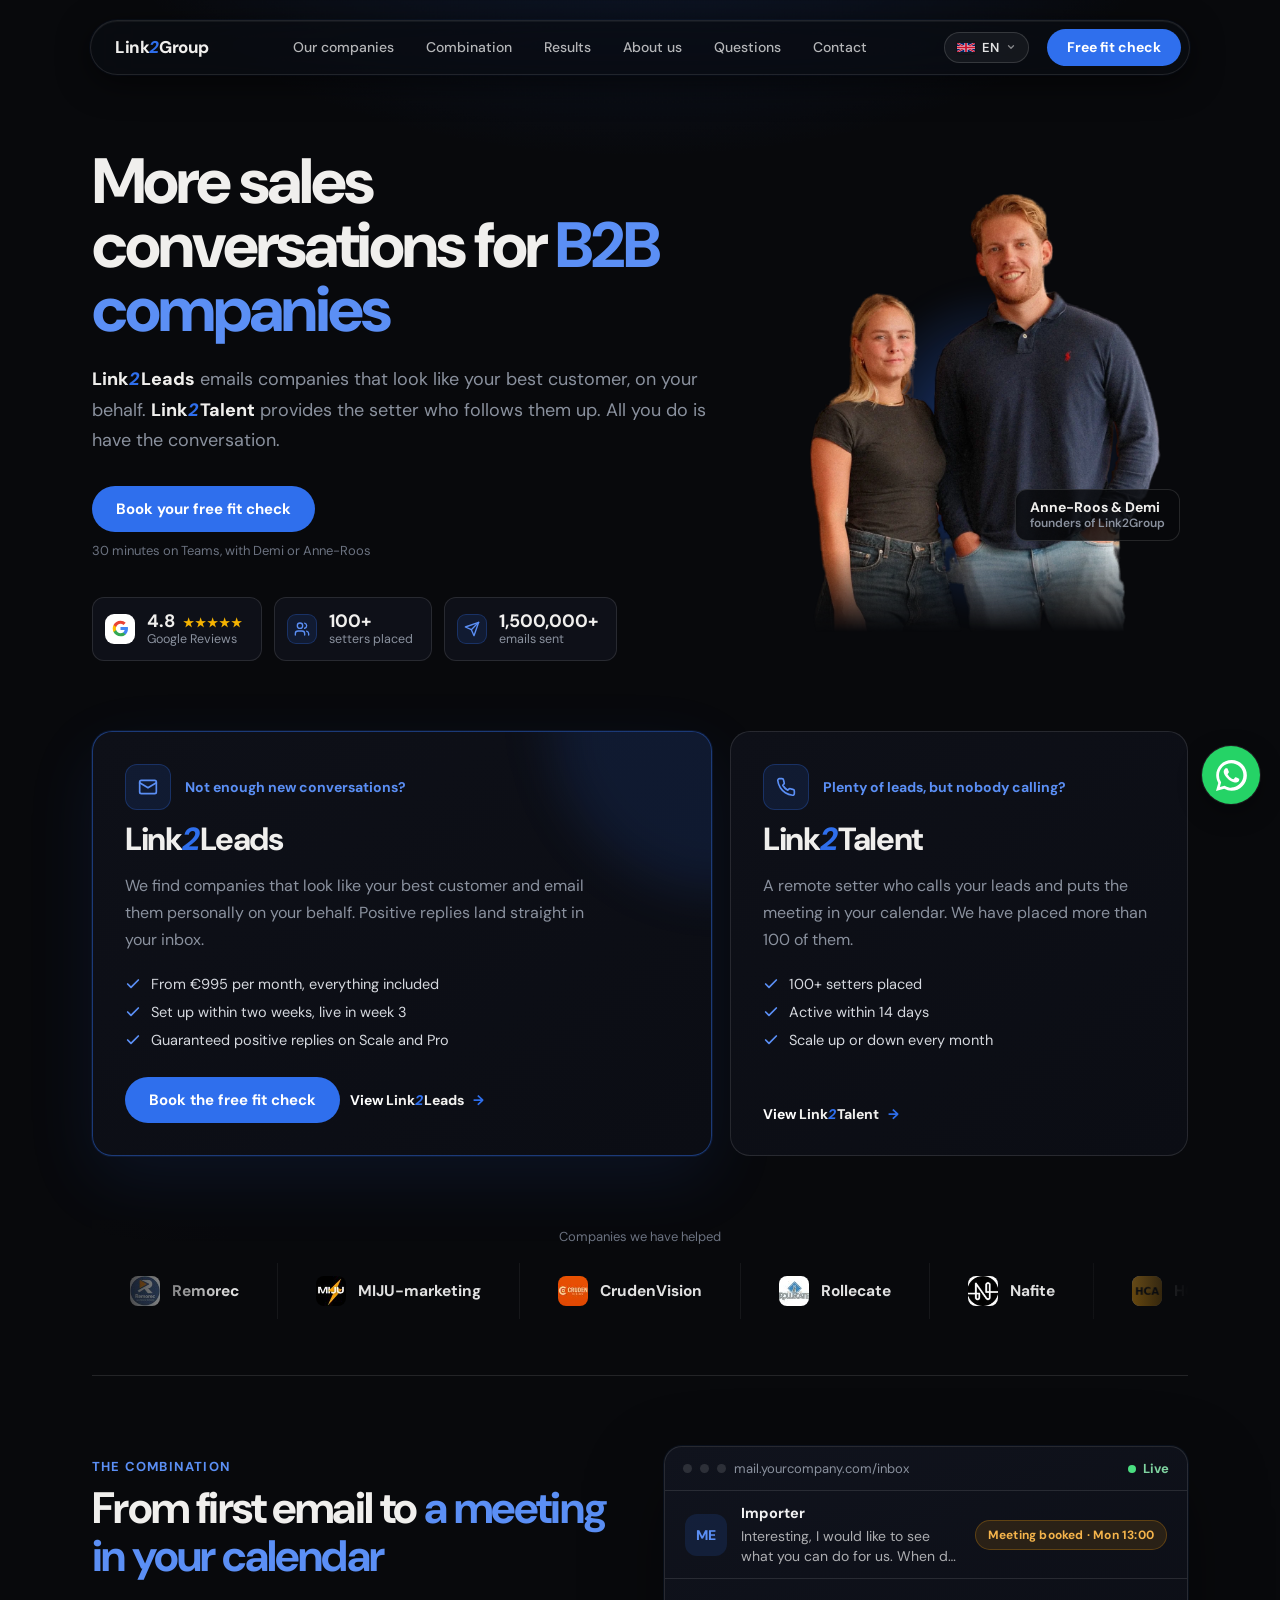
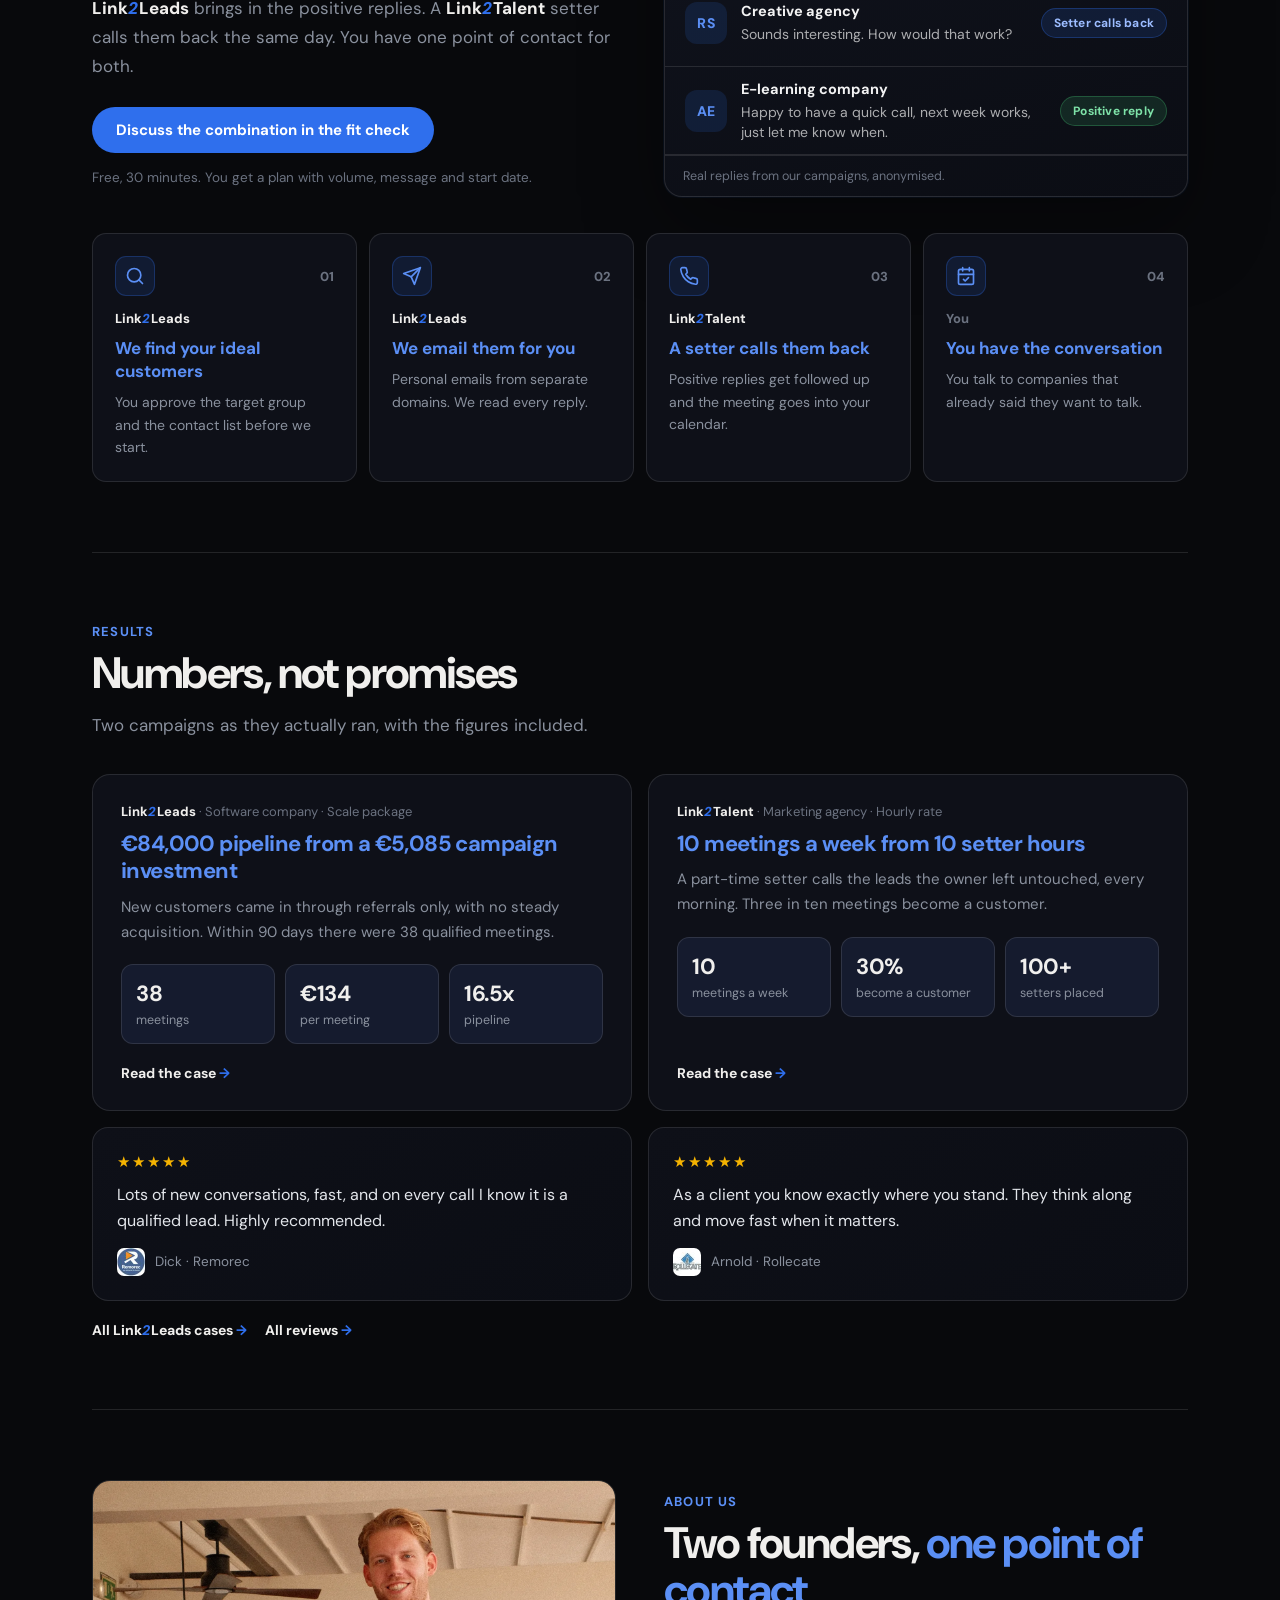
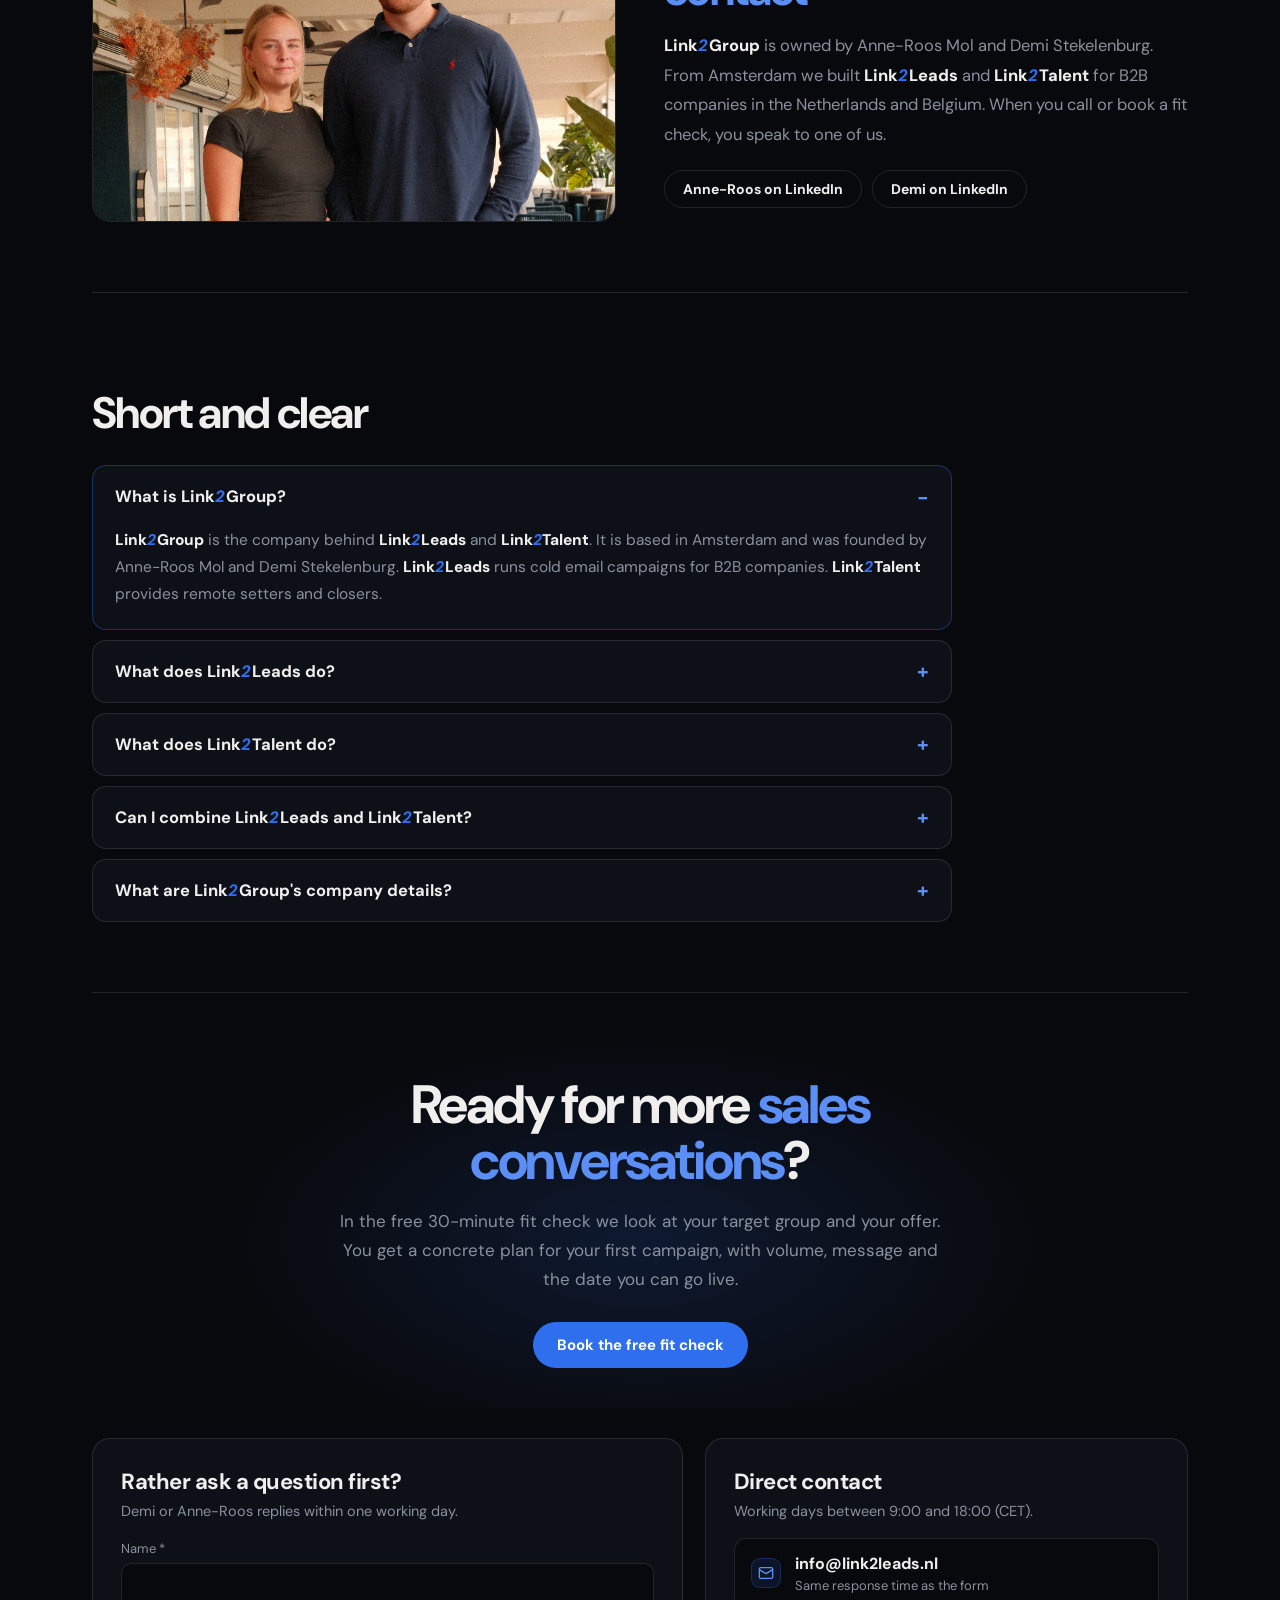
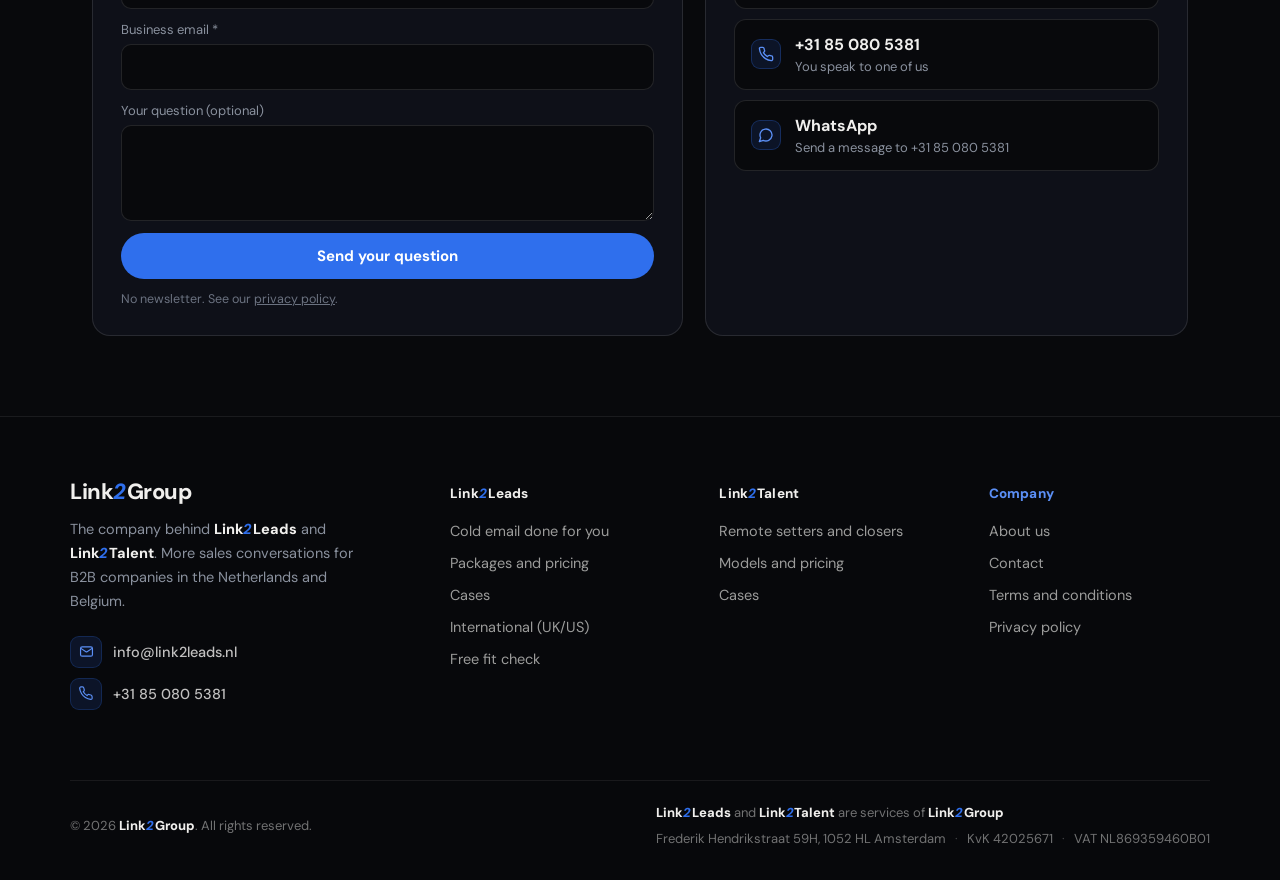
==== commit 267558d0: "Oprichtersfoto in hero vervangen door scherpe versie Co-Authored-By: Claude Opus 5.5 <noreply@anthro" ====
--- a/en.html
+++ b/en.html
@@ -98,7 +98,7 @@
           <div class="stat"><span class="ic ic-sm" aria-hidden="true"><svg viewBox="0 0 24 24"><path d="M16 21v-2a4 4 0 0 0-4-4H6a4 4 0 0 0-4 4v2"/><circle cx="9" cy="7" r="4"/><path d="M22 21v-2a4 4 0 0 0-3-3.87"/><path d="M16 3.13a4 4 0 0 1 0 7.75"/></svg></span><span class="sbody"><b><span data-count="100" data-suffix="+">100+</span></b><span>setters placed</span></span></div>
           <div class="stat"><span class="ic ic-sm" aria-hidden="true"><svg viewBox="0 0 24 24"><path d="m22 2-7 20-4-9-9-4z"/><path d="M22 2 11 13"/></svg></span><span class="sbody"><b><span data-count="1500000" data-suffix="+">1,500,000+</span></b><span>emails sent</span></span></div>
         </div>
-        </div><div class="hero-photo"><picture><source srcset="/assets/img/oprichters-hero.webp" type="image/webp"><img src="/assets/img/oprichters-hero.png" width="625" height="714" alt="Anne-Roos and Demi, the founders of Link2Group" fetchpriority="high"></picture><span class="hero-name">Anne-Roos &amp; Demi<small>founders of Link2Group</small></span></div>
+        </div><div class="hero-photo"><picture><source srcset="/assets/img/oprichters-hero.webp?v=2" type="image/webp"><img src="/assets/img/oprichters-hero.png?v=2" width="625" height="714" alt="Anne-Roos and Demi, the founders of Link2Group" fetchpriority="high"></picture><span class="hero-name">Anne-Roos &amp; Demi<small>founders of Link2Group</small></span></div>
       </section>
 
       <section class="router" id="companies" aria-label="Our companies">
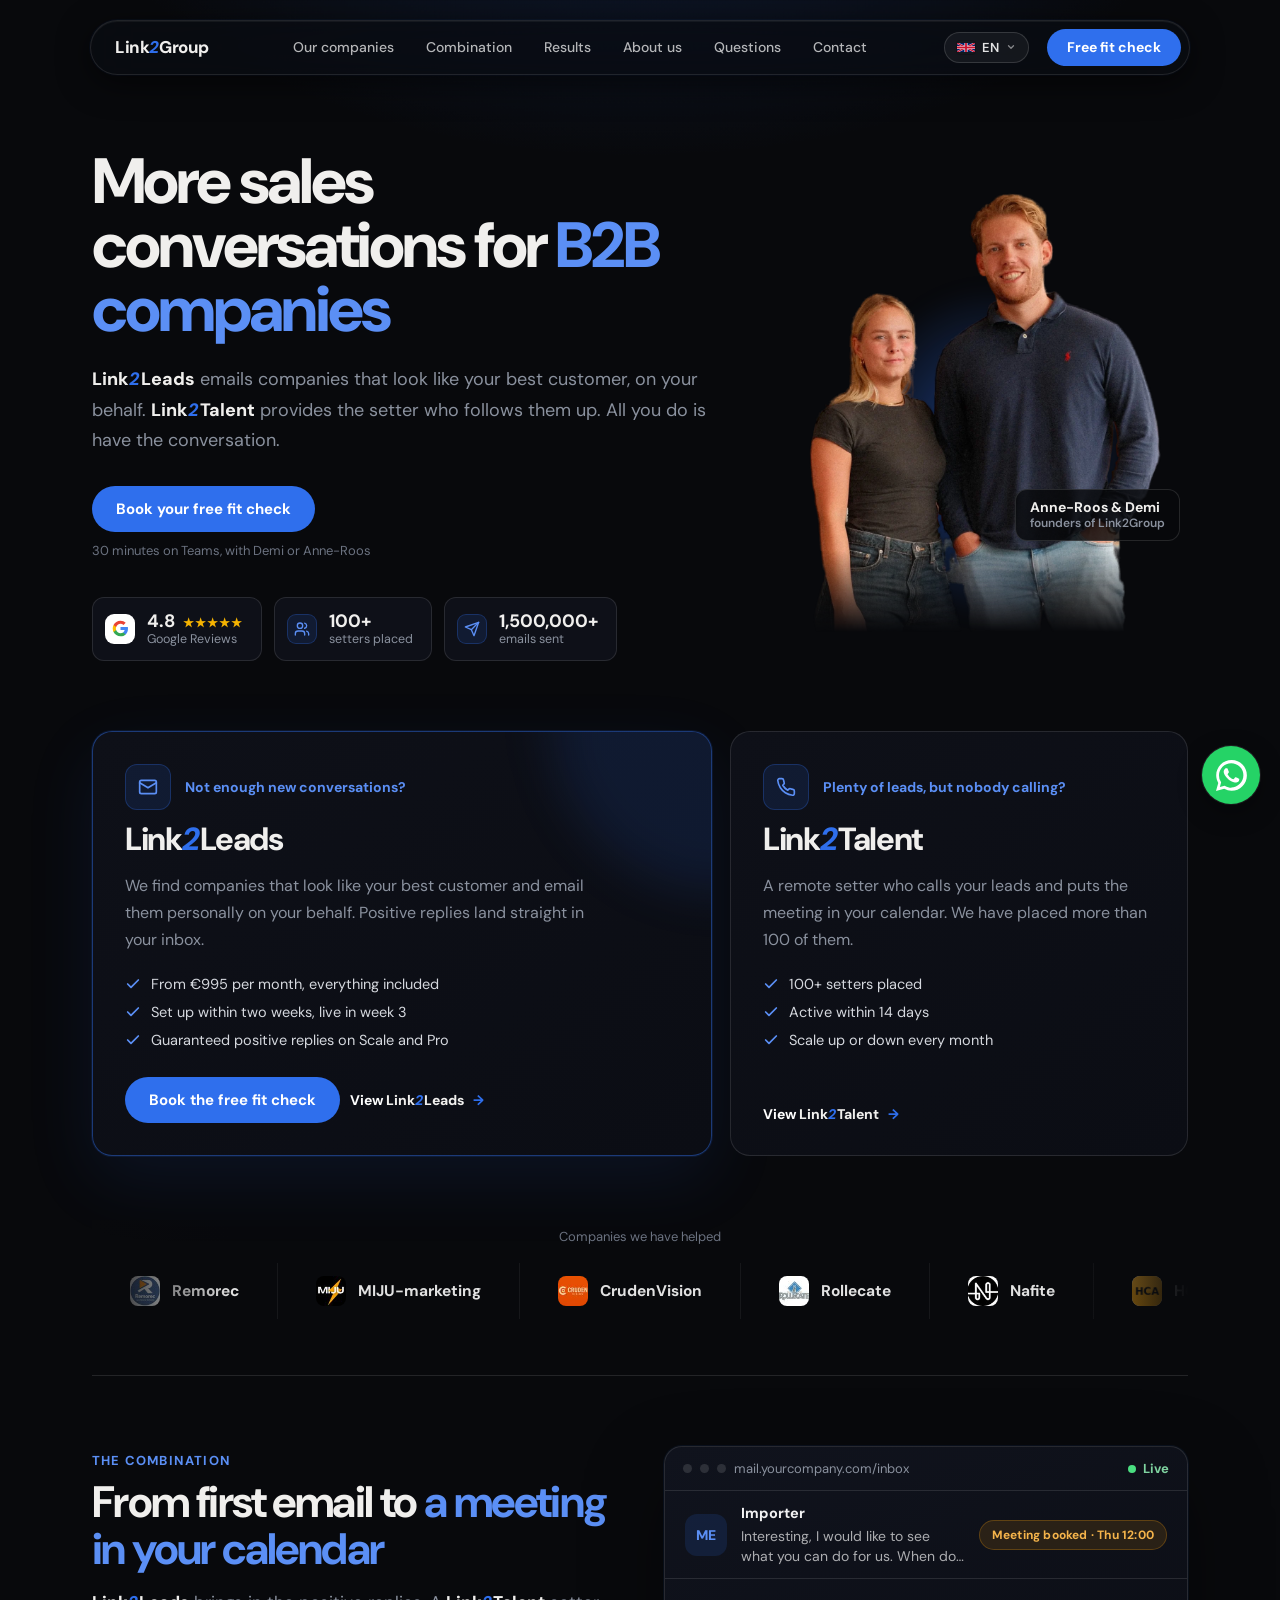
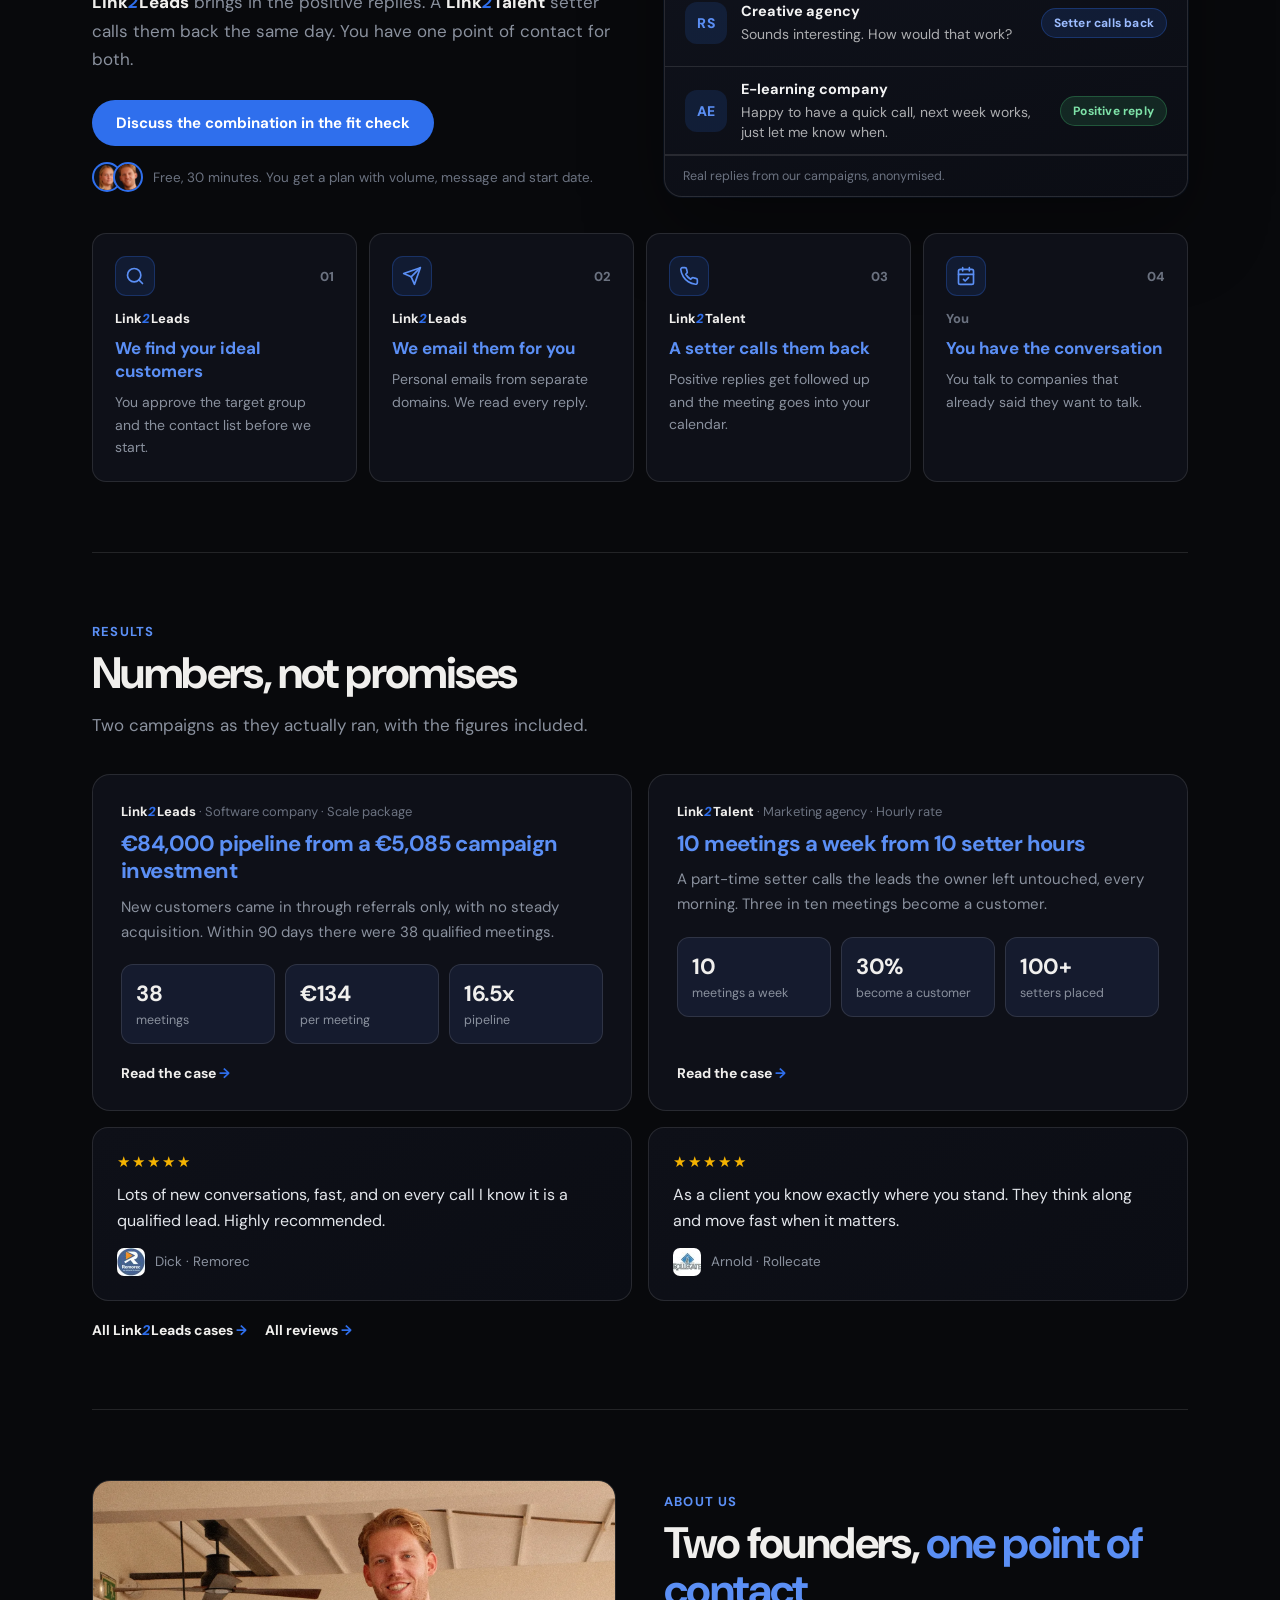
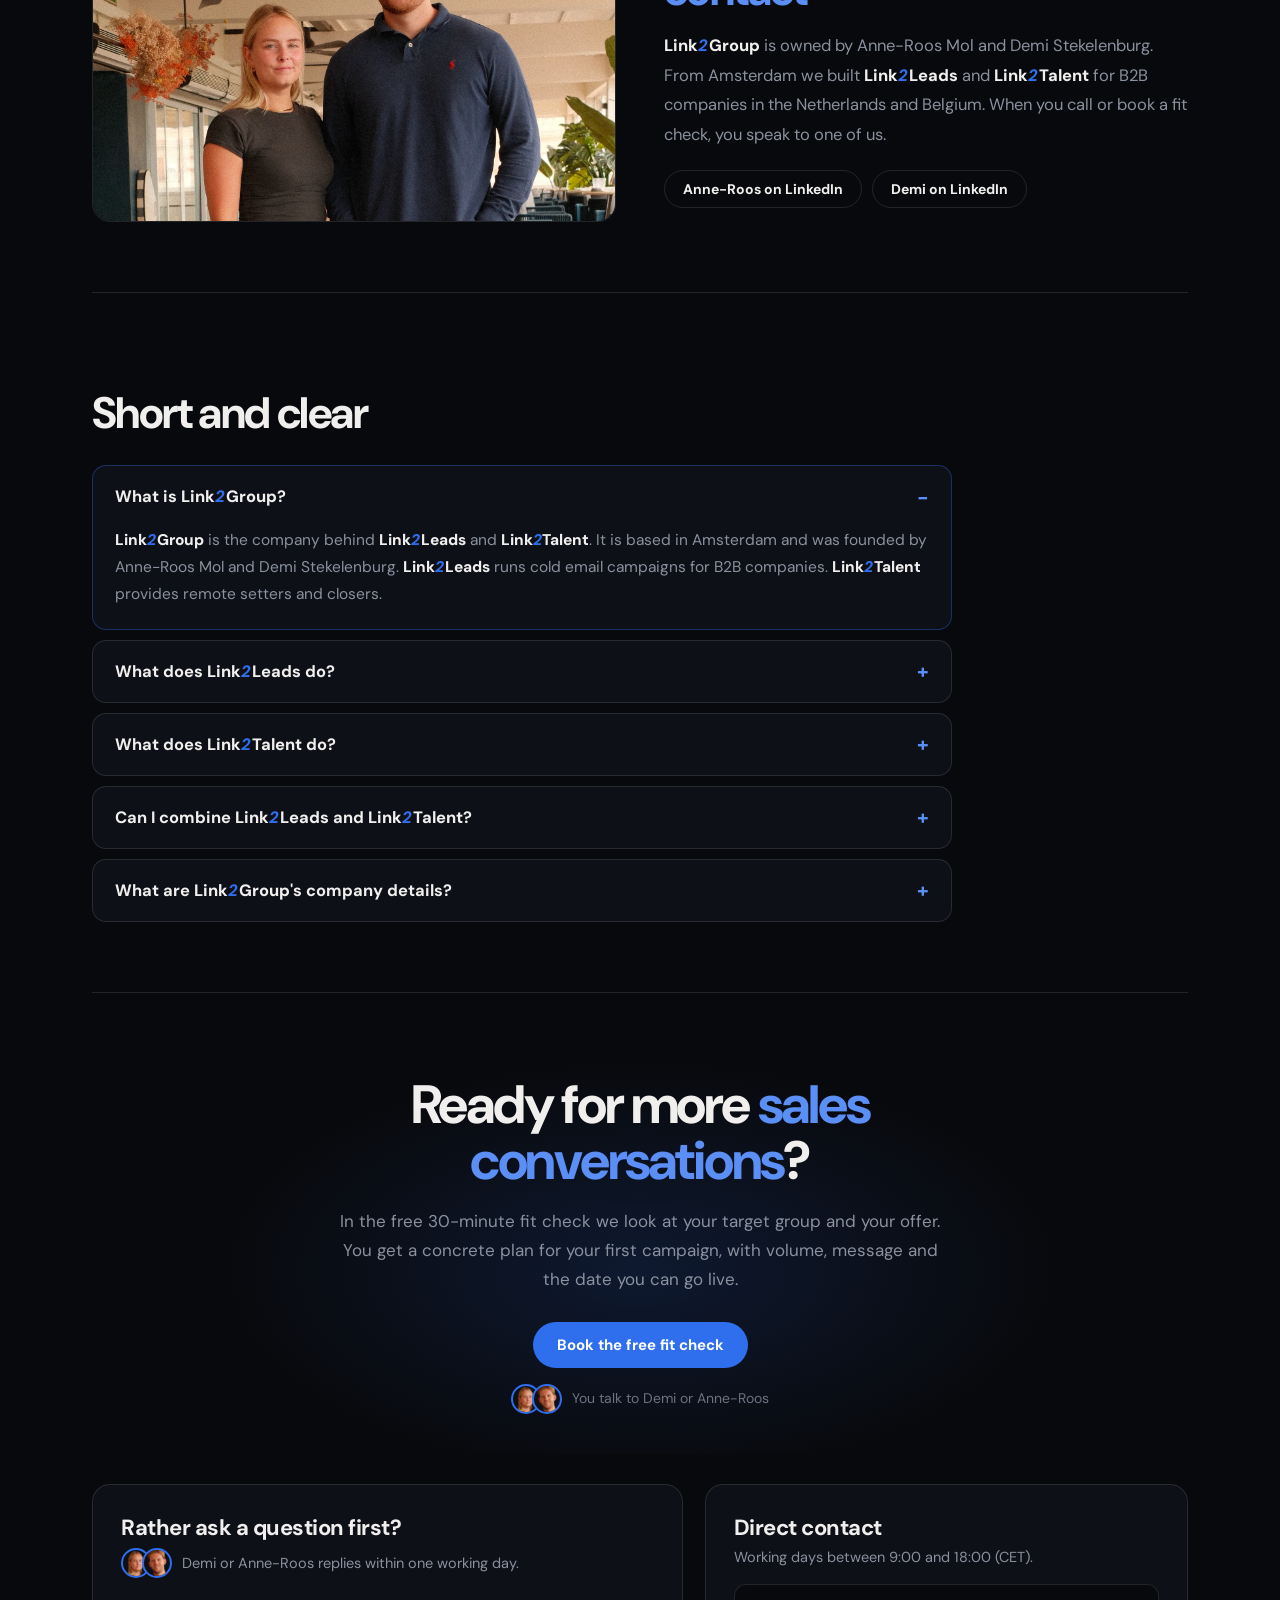
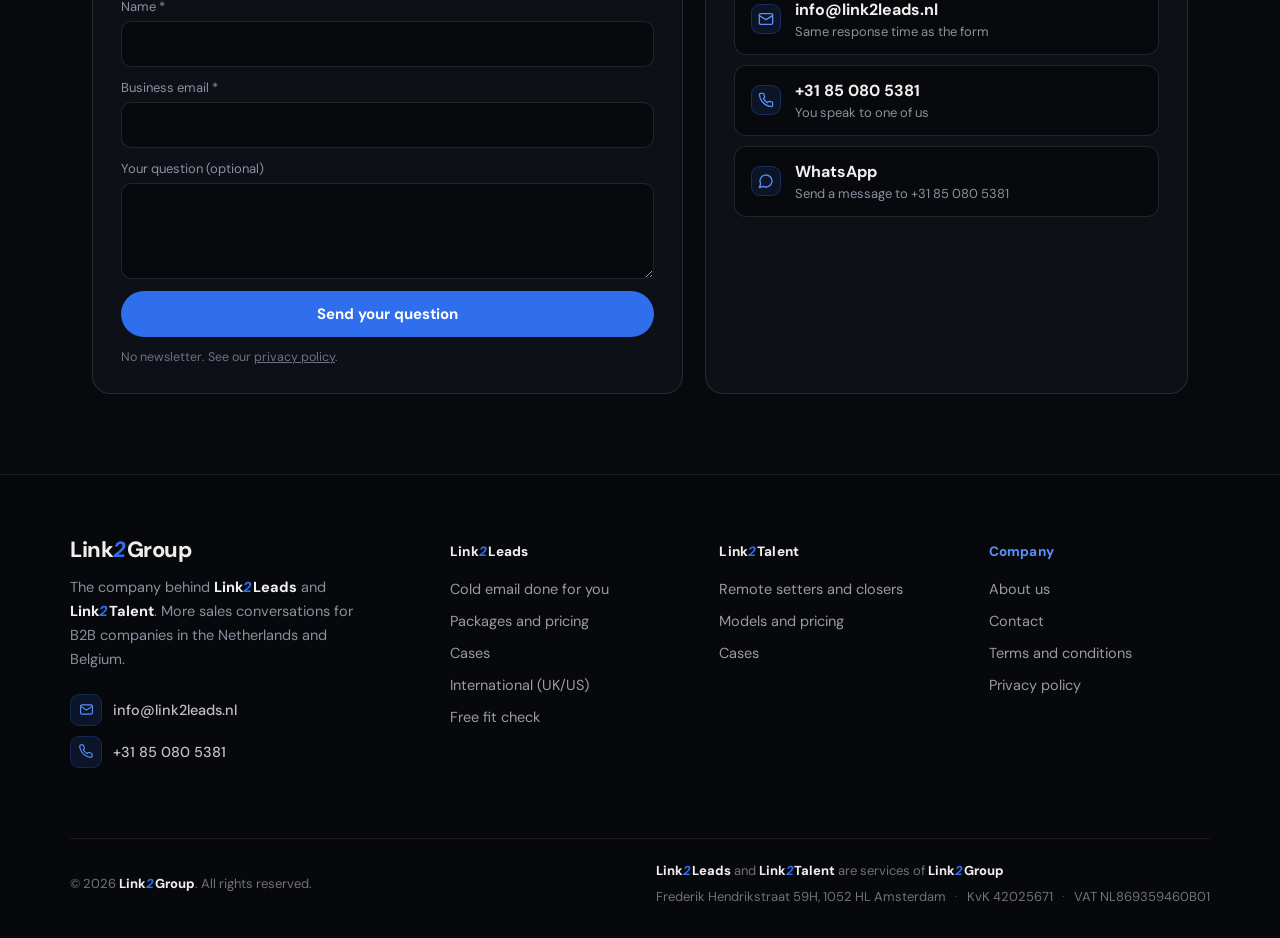
==== commit a834b3c7: "Mobiele hero met foto, hoofdjes bij fitcheck- en contactpunten Co-Authored-By: Claude Opus 5.5 <nore" ====
--- a/en.html
+++ b/en.html
@@ -37,7 +37,7 @@
   <link rel="preconnect" href="https://fonts.gstatic.com" crossorigin>
   <link href="https://fonts.googleapis.com/css2?family=DM+Sans:wght@400;500;600;700;800;900&display=swap" rel="stylesheet">
   <link rel="stylesheet" href="/assets/l2-shared.css?v=1">
-  <link rel="stylesheet" href="/assets/site.css?v=12">
+  <link rel="stylesheet" href="/assets/site.css?v=15">
   <script type="application/ld+json">
 {
   "@context": "https://schema.org",
@@ -91,7 +91,7 @@
         <p class="lead"><span class="l2b">Link<i>2</i>Leads</span> emails companies that look like your best customer, on your behalf. <span class="l2b">Link<i>2</i>Talent</span> provides the setter who follows them up. All you do is have the conversation.</p>
         <div class="cta">
           <a class="btn" href="https://www.link2leads.nl/book?utm_source=link2group&amp;utm_medium=referral&amp;utm_campaign=hero-en">Book your free fit check</a>
-          <small>30 minutes on Teams, with Demi or Anne-Roos</small>
+          <small class="with-faces"><span class="faces" aria-hidden="true"><img src="/assets/img/face-anne-roos.png" width="120" height="120" alt=""><img src="/assets/img/face-demi.png" width="120" height="120" alt=""></span>30 minutes on Teams, with Demi or Anne-Roos</small>
         </div>
         <div class="stats" aria-label="Key figures">
           <a class="stat" href="#results"><span class="g" aria-hidden="true"><svg viewBox="0 0 24 24"><path d="M22.56 12.25c0-.78-.07-1.53-.2-2.25H12v4.26h5.92c-.26 1.37-1.04 2.53-2.21 3.31v2.77h3.57c2.08-1.92 3.28-4.74 3.28-8.09z" fill="#4285F4"/><path d="M12 23c2.97 0 5.46-.98 7.28-2.66l-3.57-2.77c-.98.66-2.23 1.06-3.71 1.06-2.86 0-5.29-1.93-6.16-4.53H2.18v2.84C3.99 20.53 7.7 23 12 23z" fill="#34A853"/><path d="M5.84 14.09c-.22-.66-.35-1.36-.35-2.09s.13-1.43.35-2.09V7.07H2.18C1.43 8.55 1 10.22 1 12s.43 3.45 1.18 4.93l2.85-2.22.81-.62z" fill="#FBBC05"/><path d="M12 5.38c1.62 0 3.06.56 4.21 1.64l3.15-3.15C17.45 2.09 14.97 1 12 1 7.7 1 3.99 3.47 2.18 7.07l3.66 2.84c.87-2.6 3.3-4.53 6.16-4.53z" fill="#EA4335"/></svg></span><span class="sbody"><b><span data-count="4.8" data-dec="1">4.8</span> <span class="stars" aria-hidden="true">★★★★★</span></b><span>Google Reviews</span></span></a>
@@ -144,7 +144,7 @@
         <p class="intro"><span class="l2b">Link<i>2</i>Leads</span> brings in the positive replies. A <span class="l2b">Link<i>2</i>Talent</span> setter calls them back the same day. You have one point of contact for both.</p>
         <div class="combo-cta">
           <a class="btn" href="https://www.link2leads.nl/book?utm_source=link2group&amp;utm_medium=referral&amp;utm_campaign=combinatie-en">Discuss the combination in the fit check</a>
-          <small>Free, 30 minutes. You get a plan with volume, message and start date.</small>
+          <small class="with-faces"><span class="faces" aria-hidden="true"><img src="/assets/img/face-anne-roos.png" width="120" height="120" alt=""><img src="/assets/img/face-demi.png" width="120" height="120" alt=""></span>Free, 30 minutes. You get a plan with volume, message and start date.</small>
         </div>
           </div>
           <div class="live" role="img" aria-label="Example of incoming replies">
@@ -256,12 +256,13 @@
         <h2>Ready for more <span class="accent">sales conversations</span>?</h2>
         <p>In the free 30-minute fit check we look at your target group and your offer. You get a concrete plan for your first campaign, with volume, message and the date you can go live.</p>
         <a class="btn" href="https://www.link2leads.nl/book?utm_source=link2group&amp;utm_medium=referral&amp;utm_campaign=closing-en">Book the free fit check</a>
+        <p class="closing-who with-faces"><span class="faces" aria-hidden="true"><img src="/assets/img/face-anne-roos.png" width="120" height="120" alt=""><img src="/assets/img/face-demi.png" width="120" height="120" alt=""></span>You talk to Demi or Anne-Roos</p>
       </section>
 
       <section class="contact" id="contact" aria-label="Contact">
         <div class="panel">
           <h3>Rather ask a question first?</h3>
-          <p class="sub">Demi or Anne-Roos replies within one working day.</p>
+          <p class="sub with-faces"><span class="faces" aria-hidden="true"><img src="/assets/img/face-anne-roos.png" width="120" height="120" alt=""><img src="/assets/img/face-demi.png" width="120" height="120" alt=""></span>Demi or Anne-Roos replies within one working day.</p>
           <form class="form" id="contactForm" novalidate>
             <label>Name *<input type="text" name="name" autocomplete="name" required maxlength="120"></label>
             <label>Business email *<input type="email" name="email" autocomplete="email" required maxlength="160"></label>
--- a/assets/site.css
+++ b/assets/site.css
@@ -330,3 +330,27 @@
   .hero-name small{display:block;font-size:12px;font-weight:600;color:#8A919E}
 }
 .stat [data-count]{font-variant-numeric:tabular-nums;white-space:nowrap}
+
+/* Hoofdjes van Anne-Roos en Demi bij de gesprekspunten */
+.with-faces{display:inline-flex;align-items:center;gap:10px}
+.faces{display:inline-flex;flex-shrink:0}
+.faces img{width:30px;height:30px;border-radius:50%;border:2px solid #2F6FED;background:#0E1018;display:block;object-fit:cover}
+.faces img+img{margin-left:-9px}
+.closing .closing-who{display:flex;justify-content:center;margin:16px auto 0;font-size:14px;color:var(--dim)}
+.contact .sub.with-faces{display:flex}
+@media(min-width:981px){.hero.has-photo .cta .with-faces .faces{display:none}}
+@media(max-width:560px){
+  .hero h1{font-size:clamp(34px,10vw,44px);letter-spacing:-1.4px}
+  .hero .cta small.with-faces{font-size:13px}
+  .faces img{width:28px;height:28px}
+}
+/* Mobiel en tablet: compacte foto boven de kop */
+@media(max-width:980px){
+  .hero.has-photo{display:flex;flex-direction:column;padding-top:96px}
+  .hero-photo{display:flex;order:-1;position:relative;justify-content:center;margin:0 auto 14px}
+  .hero-photo::before{content:"";position:absolute;left:10%;right:10%;bottom:0;top:15%;background:radial-gradient(60% 60% at 50% 55%,rgba(47,111,237,.5),rgba(47,111,237,0) 70%);filter:blur(10px);z-index:0}
+  .hero-photo img{position:relative;z-index:1;display:block;width:230px;height:auto;-webkit-mask-image:linear-gradient(to bottom,#000 70%,transparent);mask-image:linear-gradient(to bottom,#000 70%,transparent)}
+  .hero-name{position:absolute;z-index:2;left:50%;bottom:6px;transform:translateX(-50%);white-space:nowrap;background:rgba(8,9,12,.85);border:1px solid rgba(255,255,255,.12);border-radius:10px;padding:6px 11px;font-size:12.5px;font-weight:700;color:#F0EFED;line-height:1.2;text-align:center}
+  .hero-name small{display:block;font-size:11px;font-weight:600;color:#8A919E}
+  .hero.has-photo .cta .with-faces .faces{display:none}
+}
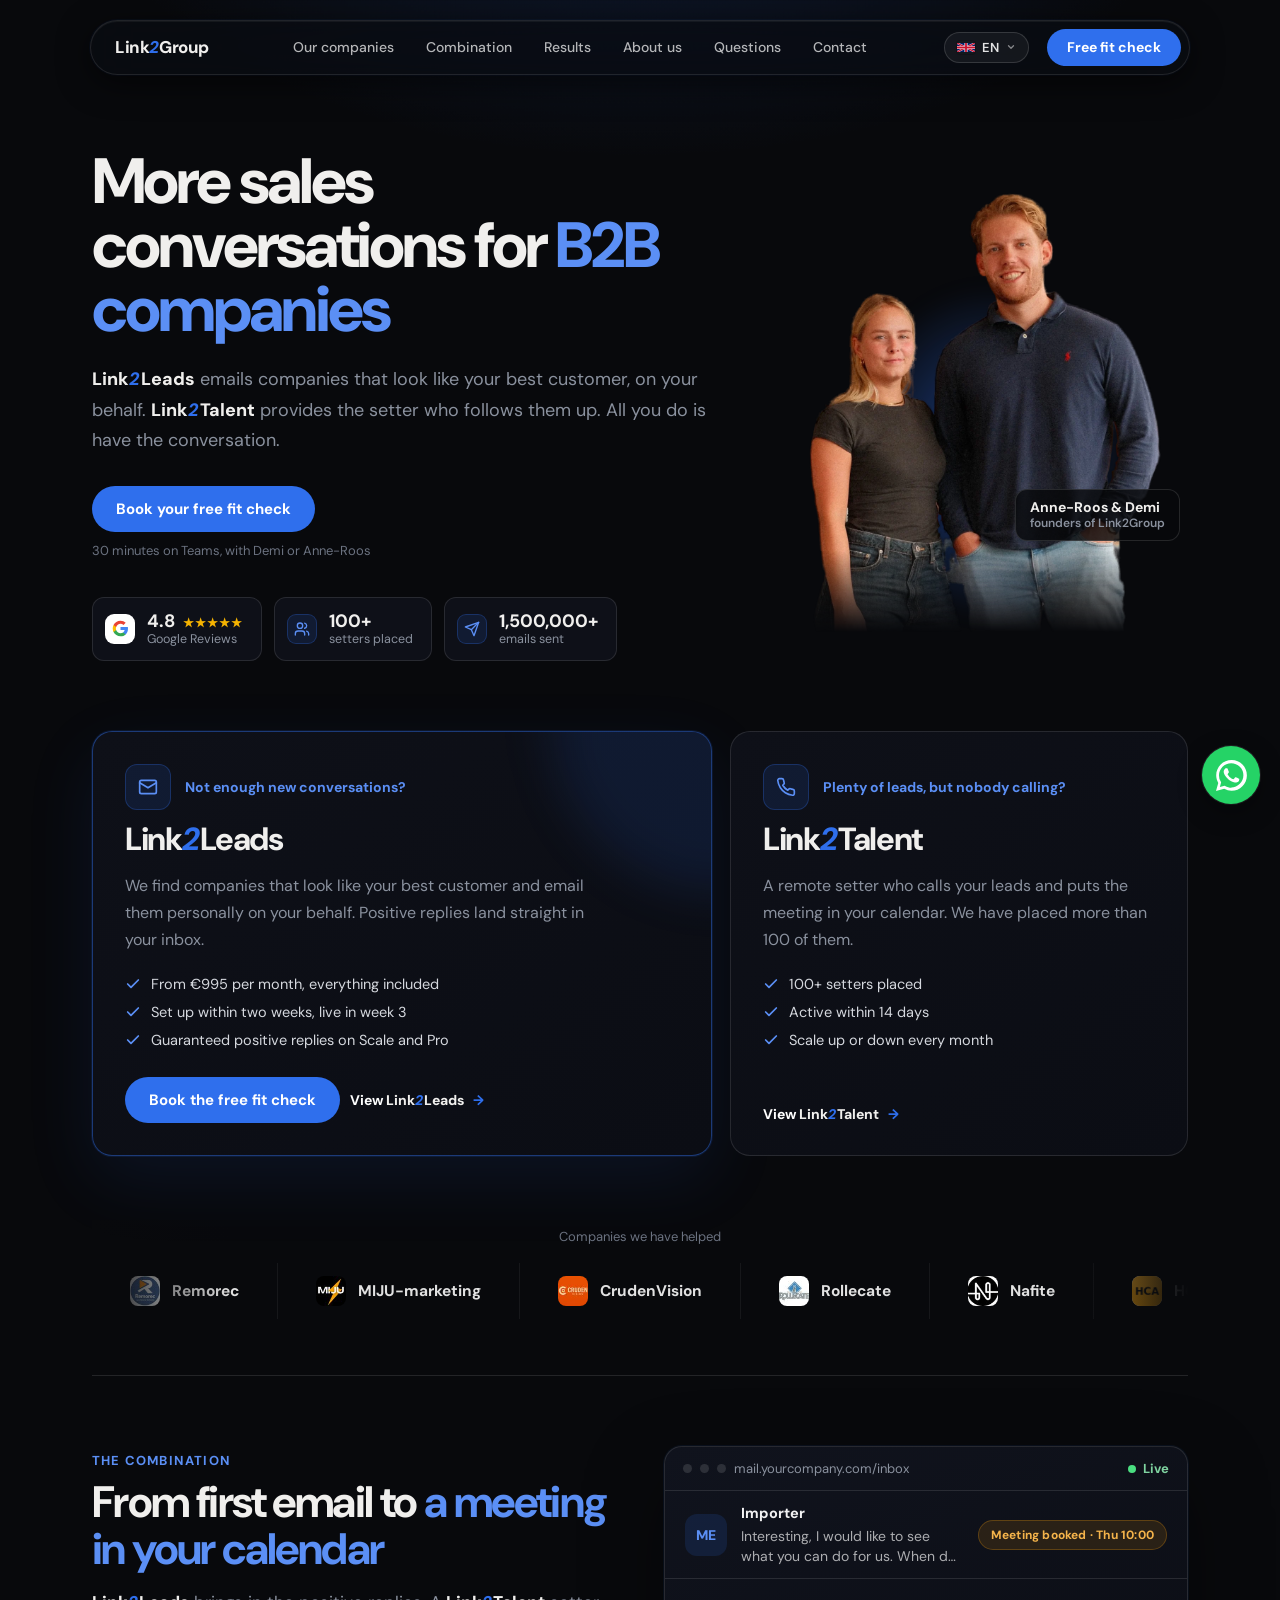
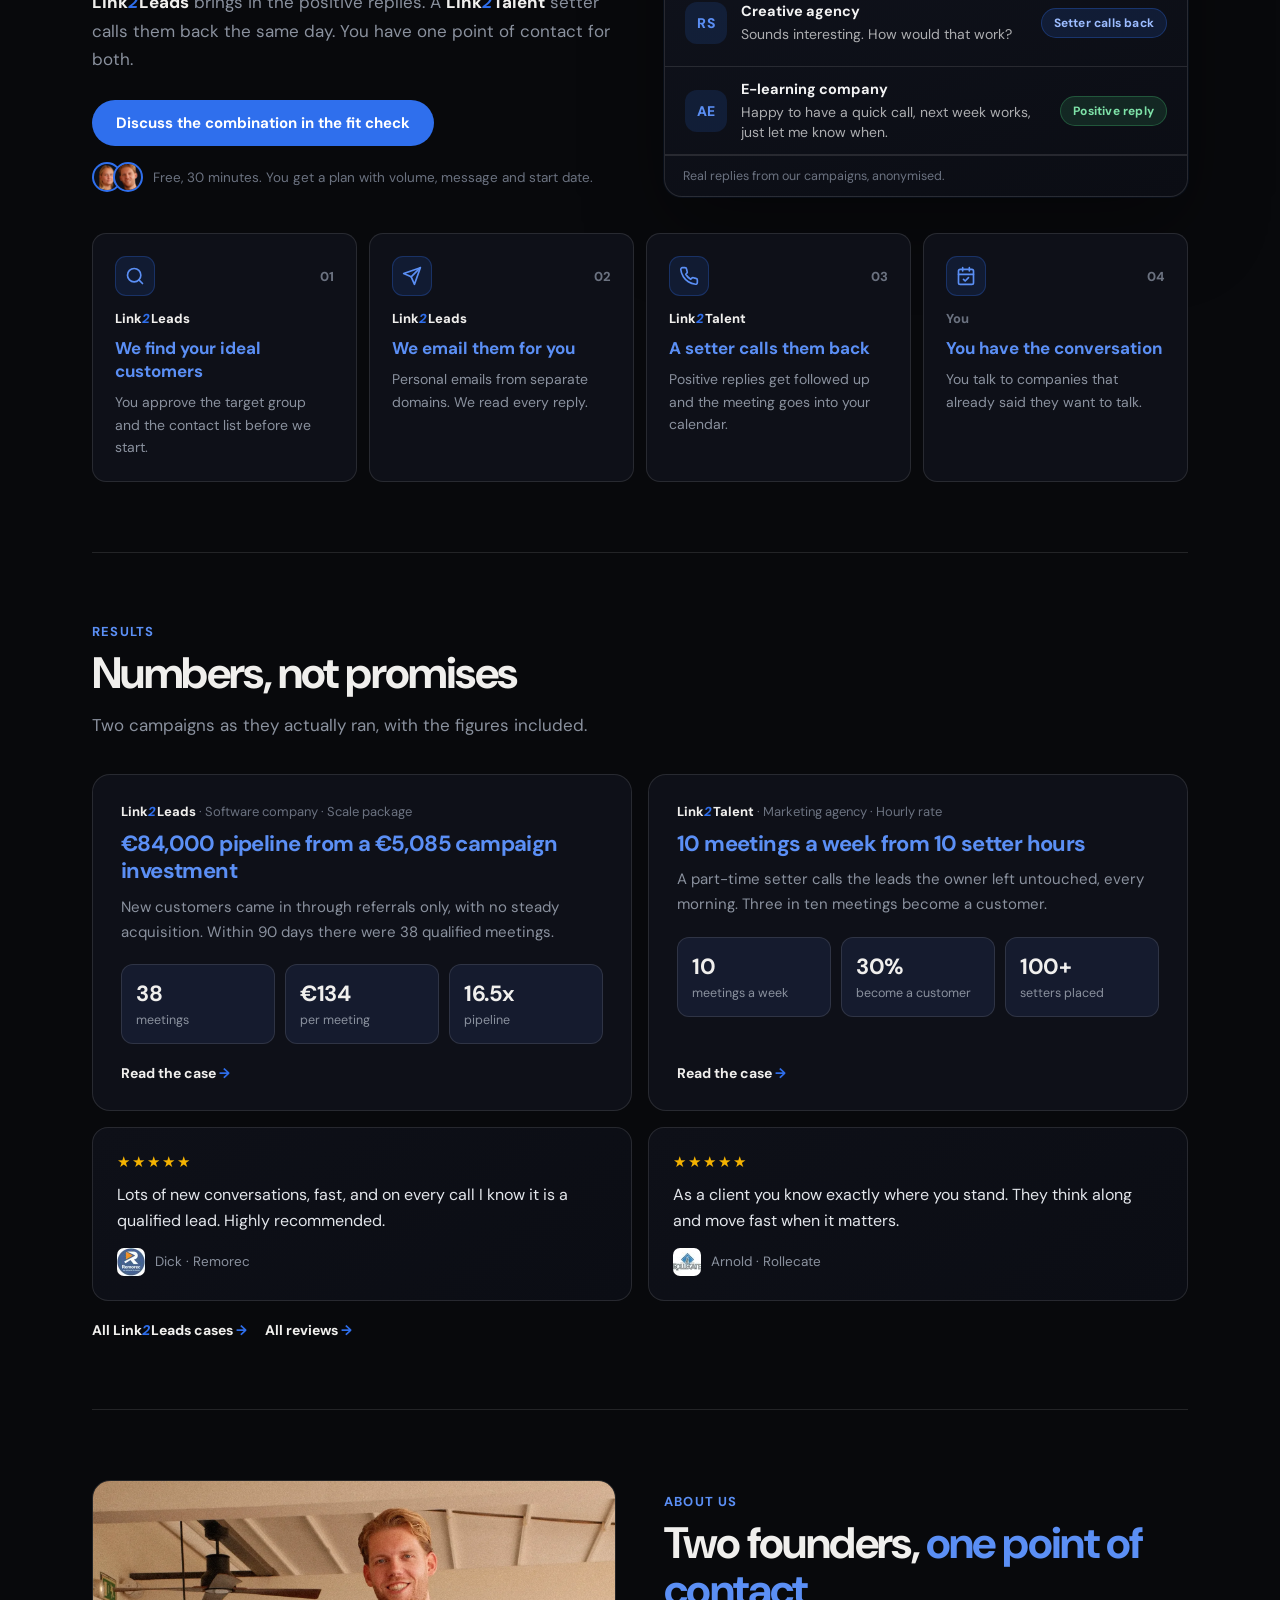
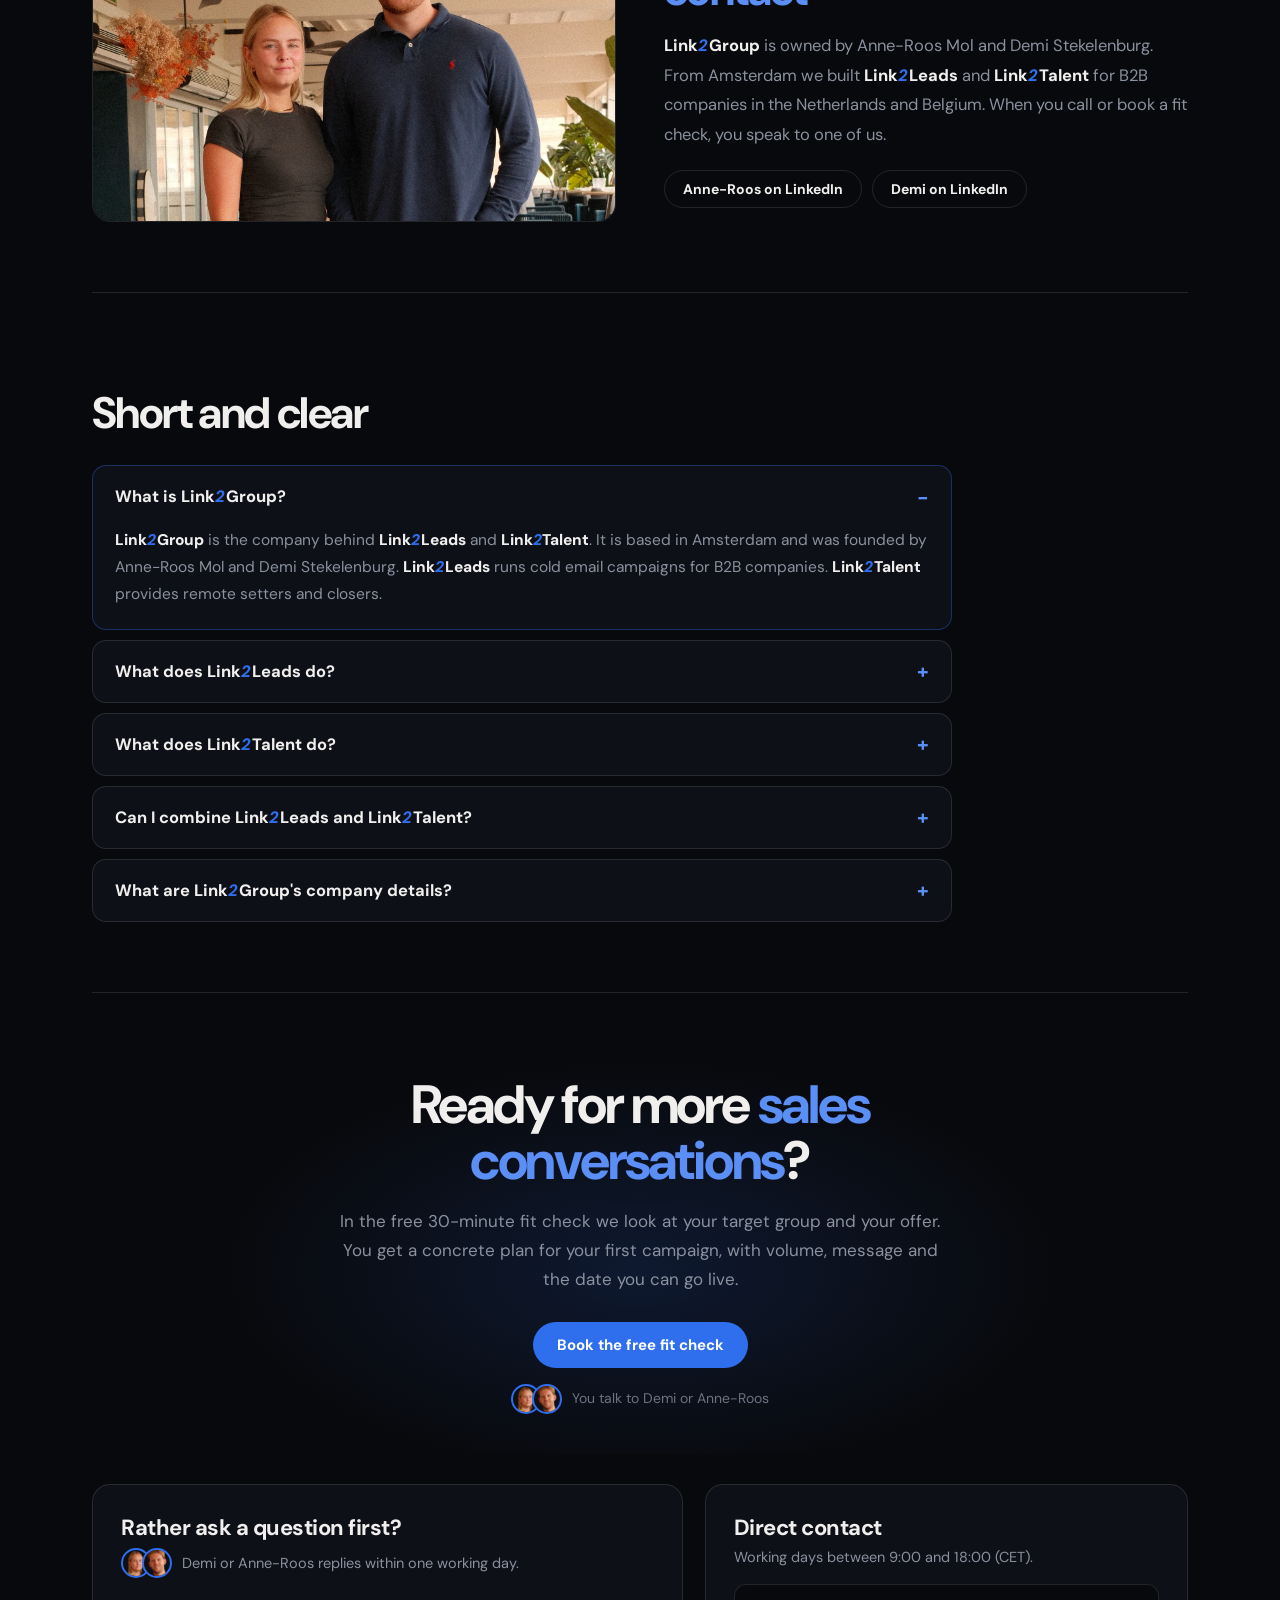
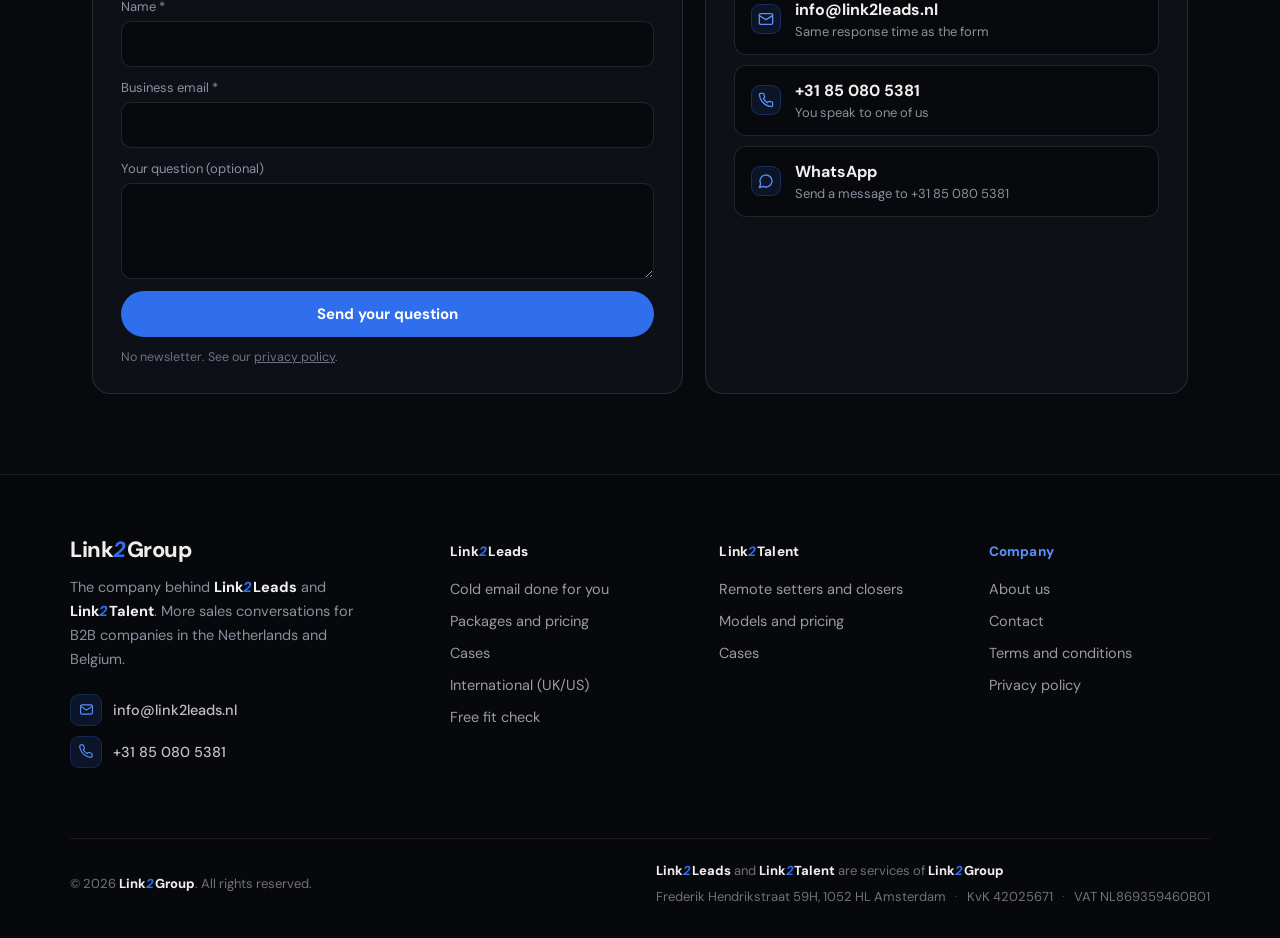
==== commit 571d4ab9: "Mobiele hero: hoofdjes met handgeschreven regel in plaats van grote foto Co-Authored-By: Claude Opus" ====
--- a/en.html
+++ b/en.html
@@ -35,9 +35,9 @@
   <link rel="alternate" type="text/plain" href="/llms.txt" title="Summary for language models">
   <link rel="preconnect" href="https://fonts.googleapis.com">
   <link rel="preconnect" href="https://fonts.gstatic.com" crossorigin>
-  <link href="https://fonts.googleapis.com/css2?family=DM+Sans:wght@400;500;600;700;800;900&display=swap" rel="stylesheet">
+  <link href="https://fonts.googleapis.com/css2?family=DM+Sans:wght@400;500;600;700;800;900&family=Caveat:wght@600&display=swap" rel="stylesheet">
   <link rel="stylesheet" href="/assets/l2-shared.css?v=1">
-  <link rel="stylesheet" href="/assets/site.css?v=15">
+  <link rel="stylesheet" href="/assets/site.css?v=16">
   <script type="application/ld+json">
 {
   "@context": "https://schema.org",
@@ -88,8 +88,9 @@
     <main>
       <section class="hero has-photo"><div class="hero-text">
         <h1>More sales conversations for <span class="accent">B2B companies</span></h1>
+        <a class="hb-mob" href="#hero-cta"><span class="hb-faces"><img src="/assets/img/face-anne-roos.png" width="120" height="120" alt="Anne-Roos"><img src="/assets/img/face-demi.png" width="120" height="120" alt="Demi"></span><span class="hb-hi">You talk to us in the fit check</span><svg viewBox="0 0 40 46" width="26" height="30" fill="none" stroke="currentColor" stroke-width="2.6" stroke-linecap="round" stroke-linejoin="round" aria-hidden="true"><path d="M6 4c14 2 18 14 16 34"/><path d="M14 30l8 10 8-10"/></svg></a>
         <p class="lead"><span class="l2b">Link<i>2</i>Leads</span> emails companies that look like your best customer, on your behalf. <span class="l2b">Link<i>2</i>Talent</span> provides the setter who follows them up. All you do is have the conversation.</p>
-        <div class="cta">
+        <div class="cta" id="hero-cta">
           <a class="btn" href="https://www.link2leads.nl/book?utm_source=link2group&amp;utm_medium=referral&amp;utm_campaign=hero-en">Book your free fit check</a>
           <small class="with-faces"><span class="faces" aria-hidden="true"><img src="/assets/img/face-anne-roos.png" width="120" height="120" alt=""><img src="/assets/img/face-demi.png" width="120" height="120" alt=""></span>30 minutes on Teams, with Demi or Anne-Roos</small>
         </div>
--- a/assets/site.css
+++ b/assets/site.css
@@ -344,13 +344,17 @@
   .hero .cta small.with-faces{font-size:13px}
   .faces img{width:28px;height:28px}
 }
-/* Mobiel en tablet: compacte foto boven de kop */
+/* Mobiel en tablet: hoofdjes met handgeschreven regel onder de kop (zoals L2L en L2T) */
+.hb-mob{display:none}
+@keyframes hbBob{0%,100%{transform:translateY(0)}50%{transform:translateY(7px)}}
 @media(max-width:980px){
-  .hero.has-photo{display:flex;flex-direction:column;padding-top:96px}
-  .hero-photo{display:flex;order:-1;position:relative;justify-content:center;margin:0 auto 14px}
-  .hero-photo::before{content:"";position:absolute;left:10%;right:10%;bottom:0;top:15%;background:radial-gradient(60% 60% at 50% 55%,rgba(47,111,237,.5),rgba(47,111,237,0) 70%);filter:blur(10px);z-index:0}
-  .hero-photo img{position:relative;z-index:1;display:block;width:230px;height:auto;-webkit-mask-image:linear-gradient(to bottom,#000 70%,transparent);mask-image:linear-gradient(to bottom,#000 70%,transparent)}
-  .hero-name{position:absolute;z-index:2;left:50%;bottom:6px;transform:translateX(-50%);white-space:nowrap;background:rgba(8,9,12,.85);border:1px solid rgba(255,255,255,.12);border-radius:10px;padding:6px 11px;font-size:12.5px;font-weight:700;color:#F0EFED;line-height:1.2;text-align:center}
-  .hero-name small{display:block;font-size:11px;font-weight:600;color:#8A919E}
+  .hero-photo{display:none!important}
+  .hb-mob{display:flex;align-items:center;justify-content:center;gap:8px;width:100%;margin:16px auto 0;color:#7EB3FF;text-decoration:none;font-family:'Caveat',cursive;font-size:min(22px,calc((100vw - 120px) / 13));line-height:1.05}
+  .hb-faces{display:flex;flex-shrink:0}
+  .hb-faces img{width:36px;height:36px;border-radius:50%;border:2px solid #2F6FED;background:#0E1018;display:block}
+  .hb-faces img+img{margin-left:-10px}
+  .hb-hi{transform:rotate(-3deg);white-space:nowrap}
+  .hb-mob svg{flex-shrink:0;width:20px;height:24px;margin-top:14px;animation:hbBob 1.6s ease-in-out infinite}
   .hero.has-photo .cta .with-faces .faces{display:none}
 }
+@media(prefers-reduced-motion:reduce){.hb-mob svg{animation:none}}
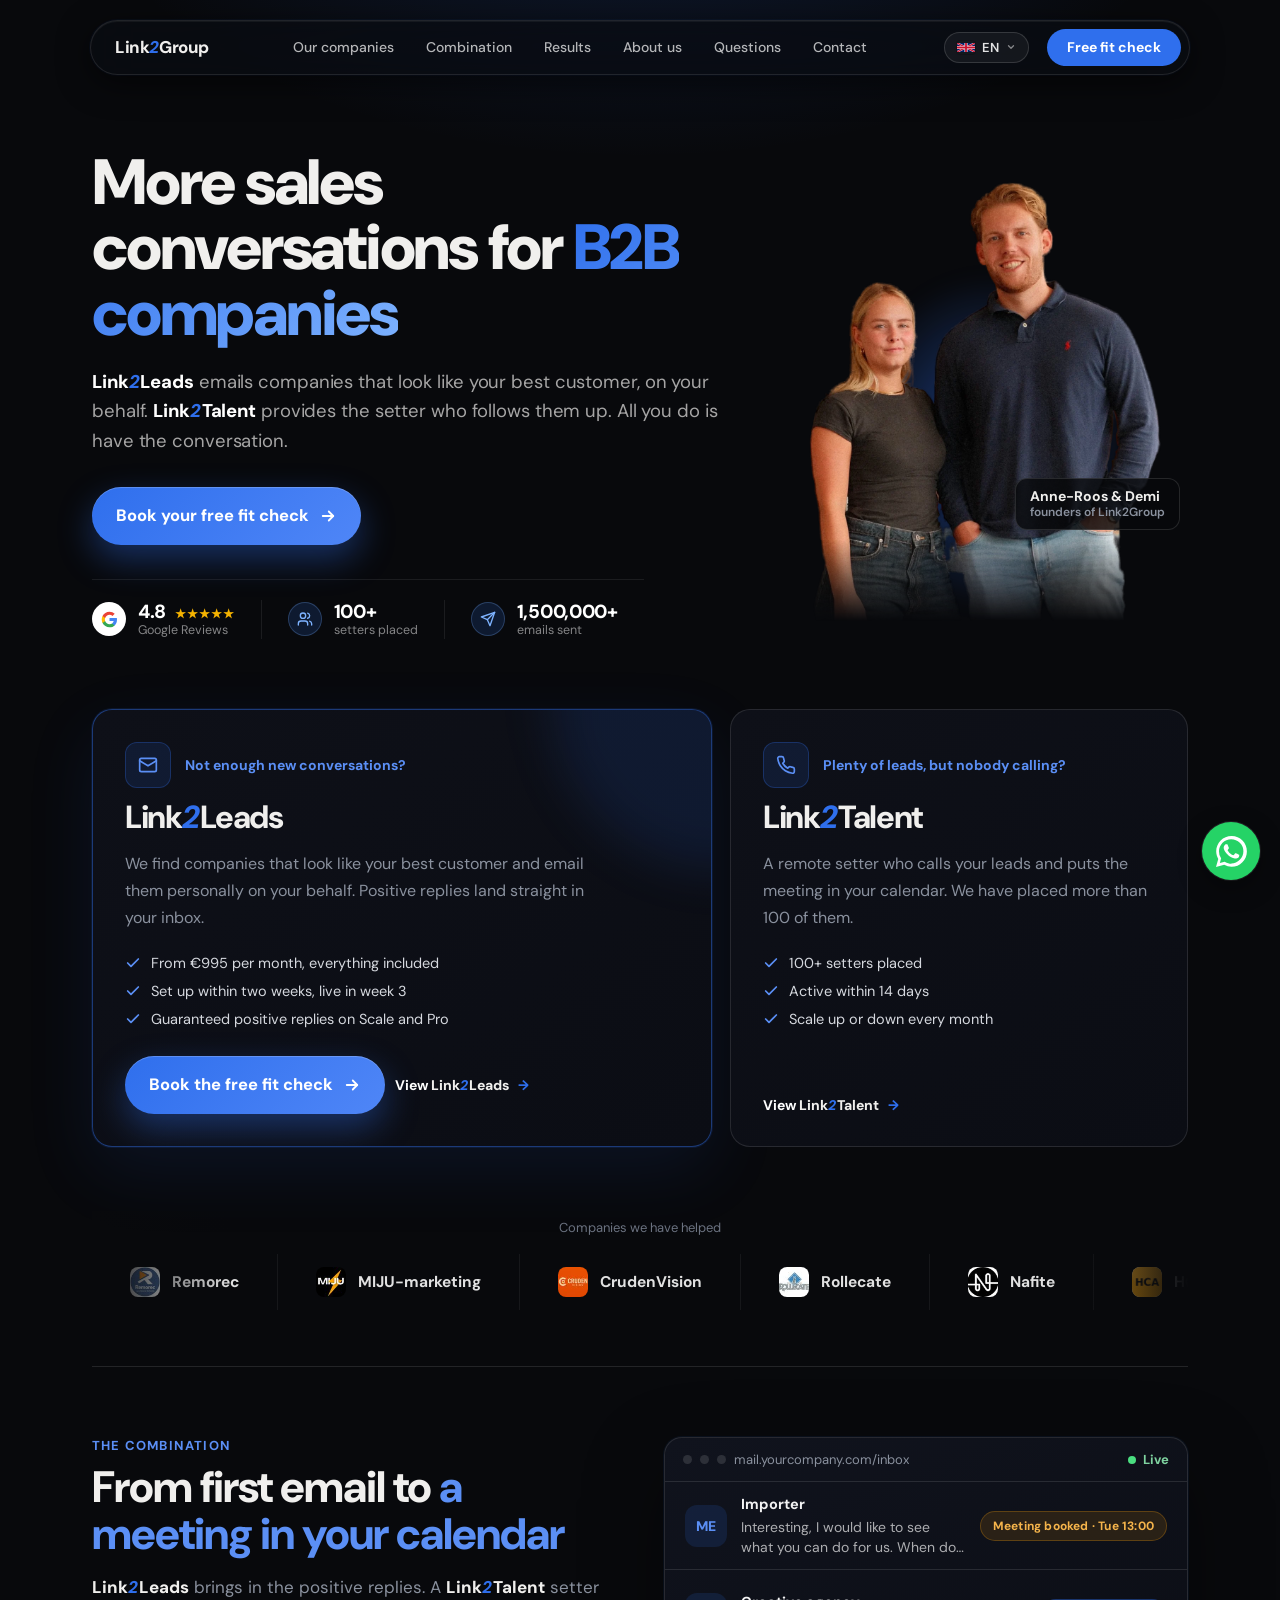
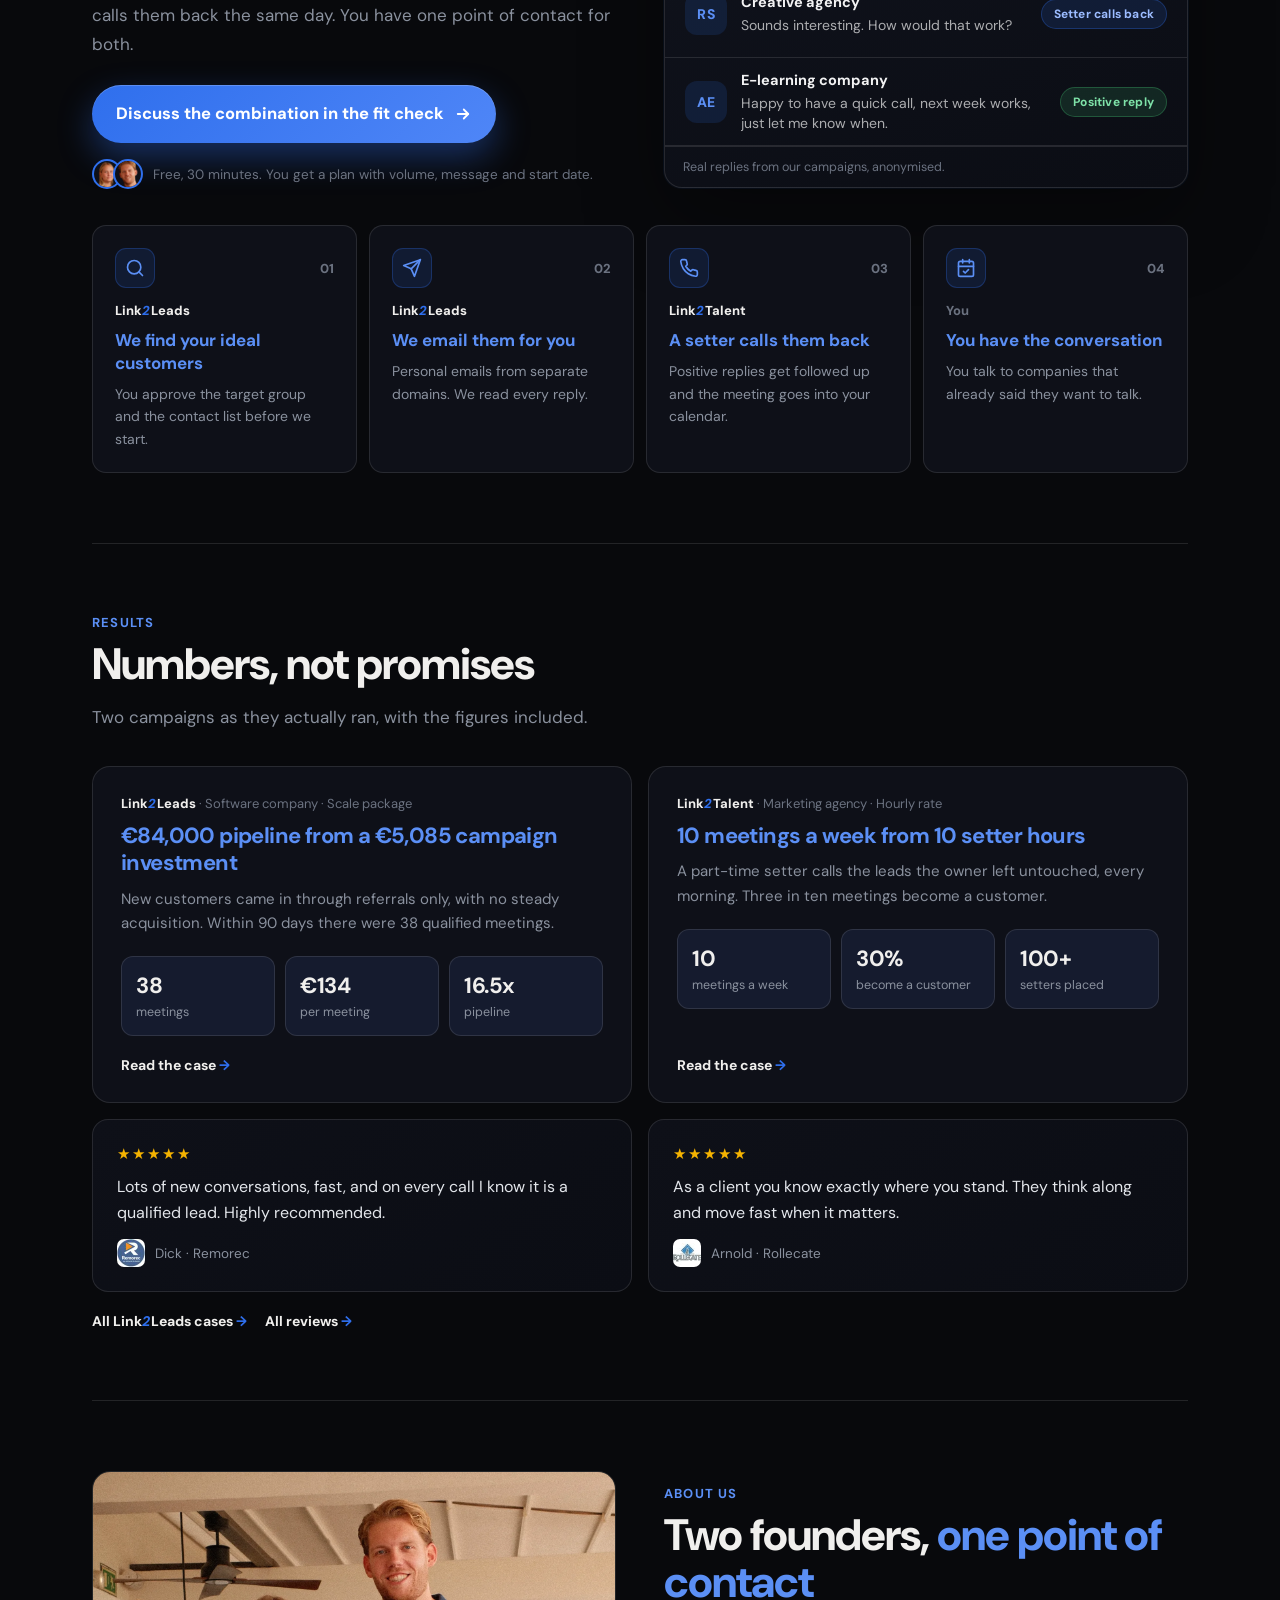
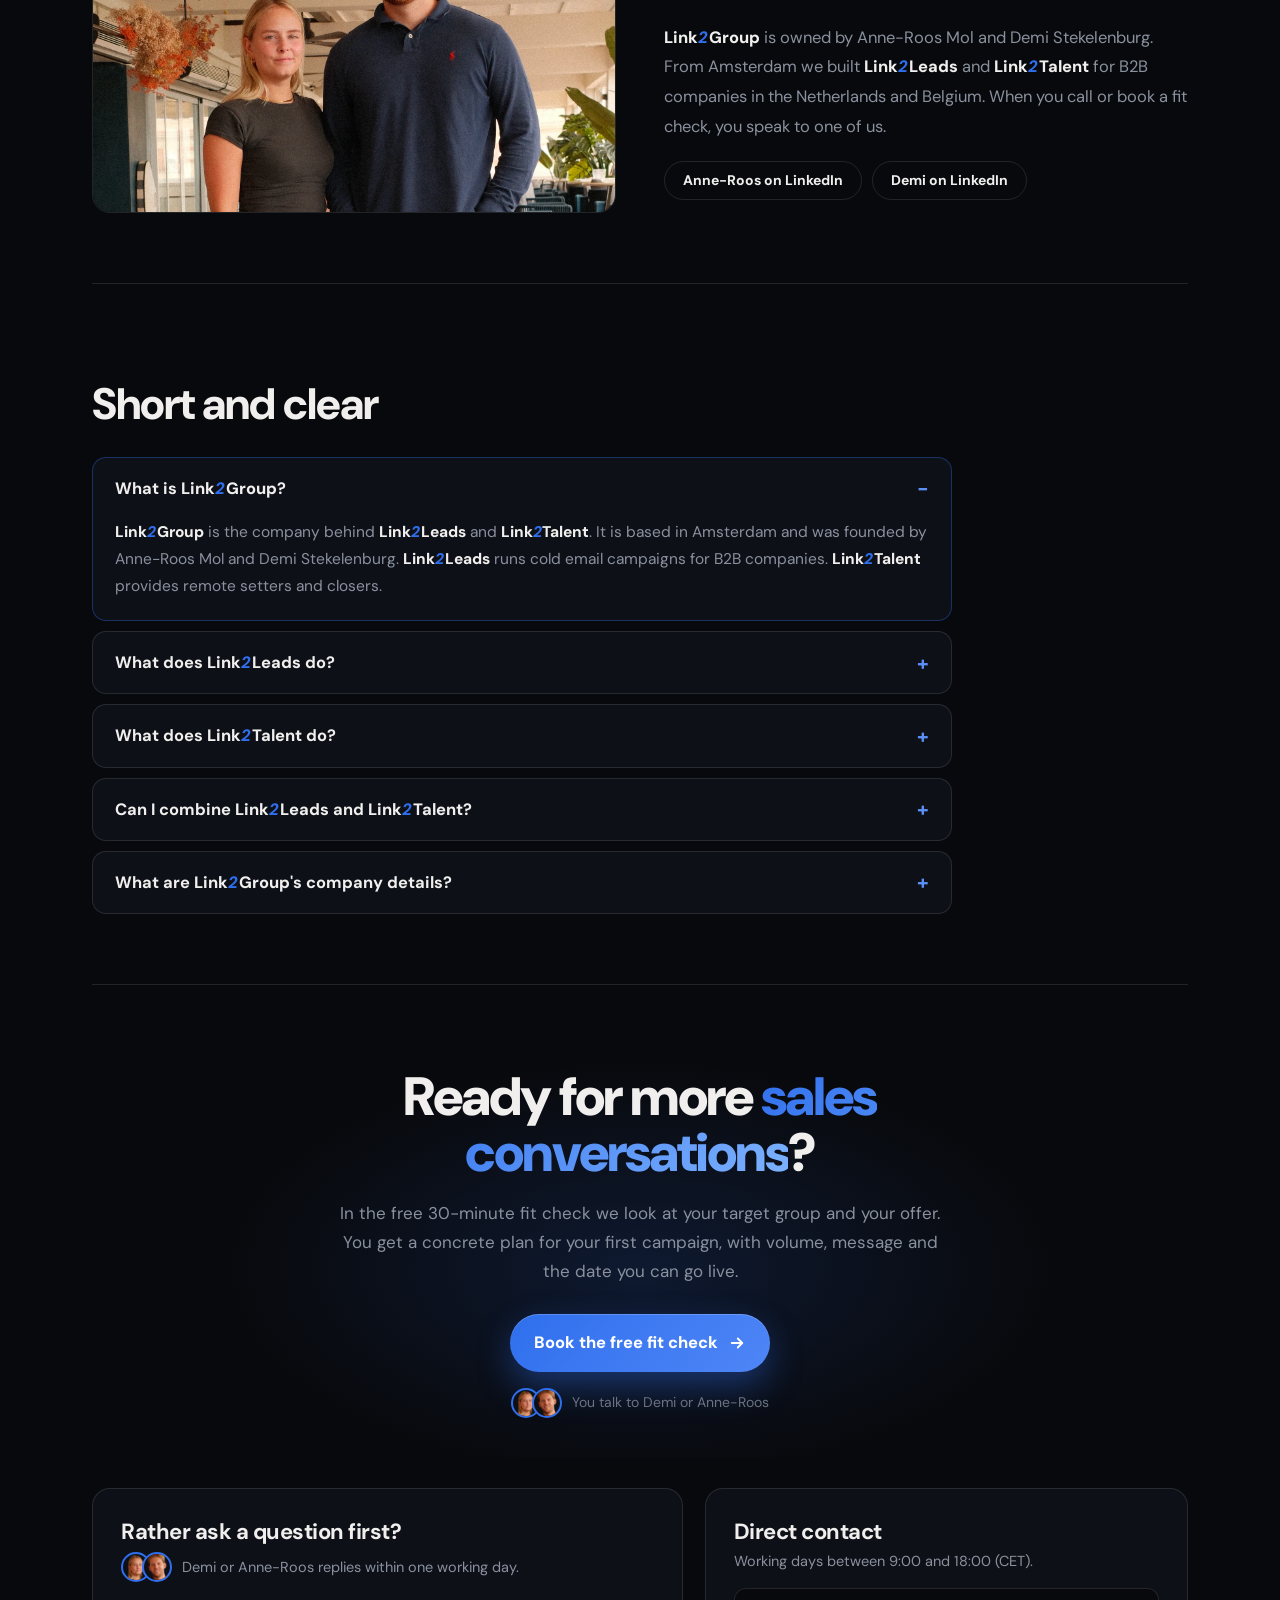
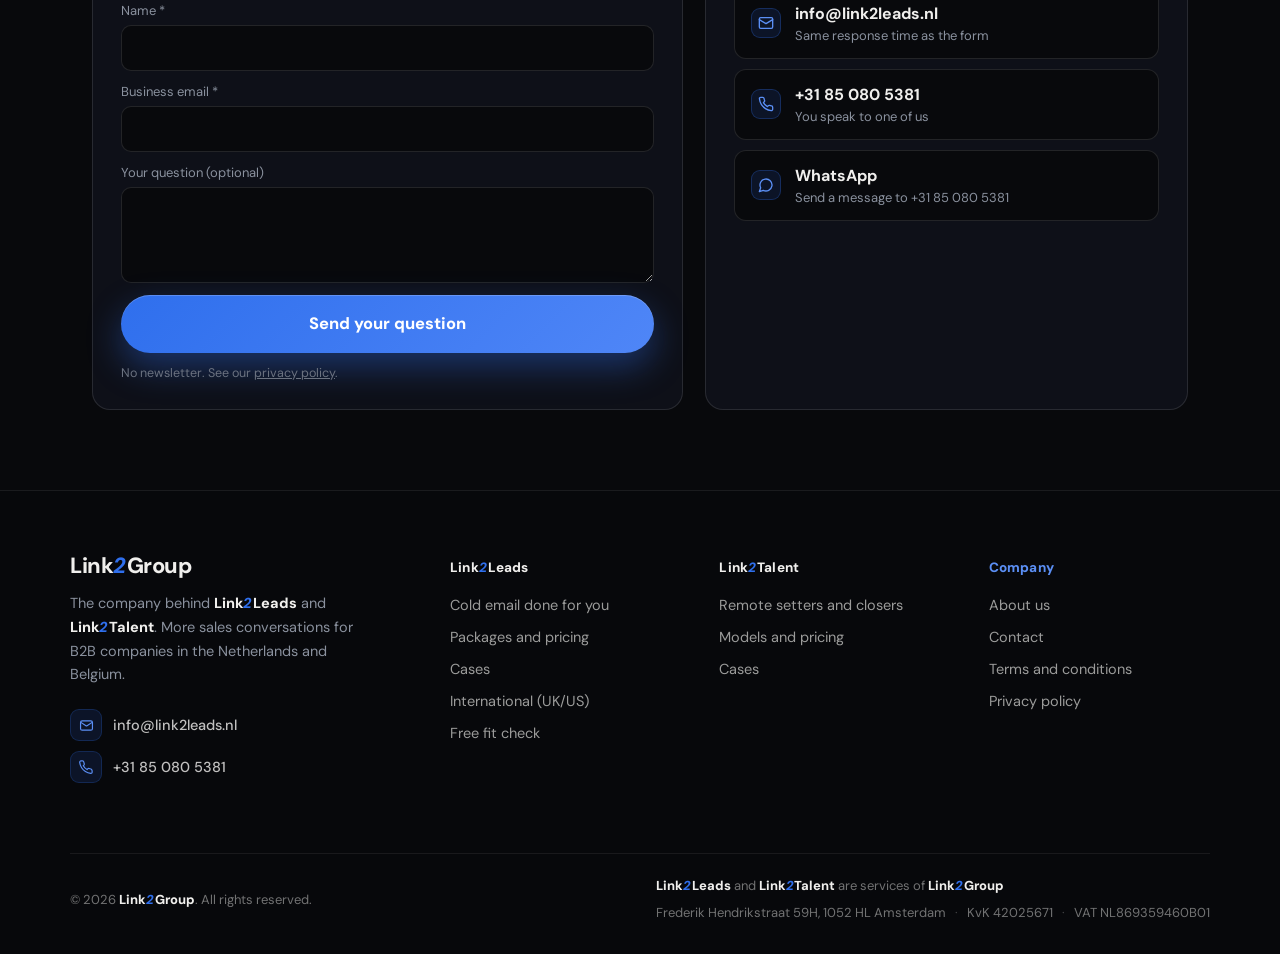
==== commit 586efc44: "Hero, knoppen en cijfers gelijk aan Link2Leads en Link2Talent; Crisp-chat weg Co-Authored-By: Claude" ====
--- a/en.html
+++ b/en.html
@@ -37,7 +37,7 @@
   <link rel="preconnect" href="https://fonts.gstatic.com" crossorigin>
   <link href="https://fonts.googleapis.com/css2?family=DM+Sans:wght@400;500;600;700;800;900&family=Caveat:wght@600&display=swap" rel="stylesheet">
   <link rel="stylesheet" href="/assets/l2-shared.css?v=1">
-  <link rel="stylesheet" href="/assets/site.css?v=16">
+  <link rel="stylesheet" href="/assets/site.css?v=17">
   <script type="application/ld+json">
 {
   "@context": "https://schema.org",
@@ -91,7 +91,7 @@
         <a class="hb-mob" href="#hero-cta"><span class="hb-faces"><img src="/assets/img/face-anne-roos.png" width="120" height="120" alt="Anne-Roos"><img src="/assets/img/face-demi.png" width="120" height="120" alt="Demi"></span><span class="hb-hi">You talk to us in the fit check</span><svg viewBox="0 0 40 46" width="26" height="30" fill="none" stroke="currentColor" stroke-width="2.6" stroke-linecap="round" stroke-linejoin="round" aria-hidden="true"><path d="M6 4c14 2 18 14 16 34"/><path d="M14 30l8 10 8-10"/></svg></a>
         <p class="lead"><span class="l2b">Link<i>2</i>Leads</span> emails companies that look like your best customer, on your behalf. <span class="l2b">Link<i>2</i>Talent</span> provides the setter who follows them up. All you do is have the conversation.</p>
         <div class="cta" id="hero-cta">
-          <a class="btn" href="https://www.link2leads.nl/book?utm_source=link2group&amp;utm_medium=referral&amp;utm_campaign=hero-en">Book your free fit check</a>
+          <a class="btn" href="https://www.link2leads.nl/book?utm_source=link2group&amp;utm_medium=referral&amp;utm_campaign=hero-en">Book your free fit check<svg class="btn-pijl" viewBox="0 0 24 24" fill="none" stroke="currentColor" stroke-width="2.4" stroke-linecap="round" stroke-linejoin="round" aria-hidden="true"><path d="M5 12h14"/><path d="m13 6 6 6-6 6"/></svg></a>
           <small class="with-faces"><span class="faces" aria-hidden="true"><img src="/assets/img/face-anne-roos.png" width="120" height="120" alt=""><img src="/assets/img/face-demi.png" width="120" height="120" alt=""></span>30 minutes on Teams, with Demi or Anne-Roos</small>
         </div>
         <div class="stats" aria-label="Key figures">
@@ -113,7 +113,7 @@
             <li><svg viewBox="0 0 24 24" aria-hidden="true"><path d="M20 6 9 17l-5-5"/></svg>Guaranteed positive replies on Scale and Pro</li>
           </ul>
           <div class="actions">
-            <a class="btn" href="https://www.link2leads.nl/book?utm_source=link2group&amp;utm_medium=referral&amp;utm_campaign=card-en">Book the free fit check</a>
+            <a class="btn" href="https://www.link2leads.nl/book?utm_source=link2group&amp;utm_medium=referral&amp;utm_campaign=card-en">Book the free fit check<svg class="btn-pijl" viewBox="0 0 24 24" fill="none" stroke="currentColor" stroke-width="2.4" stroke-linecap="round" stroke-linejoin="round" aria-hidden="true"><path d="M5 12h14"/><path d="m13 6 6 6-6 6"/></svg></a>
             <a class="more" href="https://www.link2leads.nl/">View <span class="l2b">Link<i>2</i>Leads</span> <span class="arr">→</span></a>
           </div>
         </article>
@@ -144,7 +144,7 @@
         <h2>From first email to <span class="accent">a meeting in your calendar</span></h2>
         <p class="intro"><span class="l2b">Link<i>2</i>Leads</span> brings in the positive replies. A <span class="l2b">Link<i>2</i>Talent</span> setter calls them back the same day. You have one point of contact for both.</p>
         <div class="combo-cta">
-          <a class="btn" href="https://www.link2leads.nl/book?utm_source=link2group&amp;utm_medium=referral&amp;utm_campaign=combinatie-en">Discuss the combination in the fit check</a>
+          <a class="btn" href="https://www.link2leads.nl/book?utm_source=link2group&amp;utm_medium=referral&amp;utm_campaign=combinatie-en">Discuss the combination in the fit check<svg class="btn-pijl" viewBox="0 0 24 24" fill="none" stroke="currentColor" stroke-width="2.4" stroke-linecap="round" stroke-linejoin="round" aria-hidden="true"><path d="M5 12h14"/><path d="m13 6 6 6-6 6"/></svg></a>
           <small class="with-faces"><span class="faces" aria-hidden="true"><img src="/assets/img/face-anne-roos.png" width="120" height="120" alt=""><img src="/assets/img/face-demi.png" width="120" height="120" alt=""></span>Free, 30 minutes. You get a plan with volume, message and start date.</small>
         </div>
           </div>
@@ -256,7 +256,7 @@
         <div id="stars" aria-hidden="true"></div>
         <h2>Ready for more <span class="accent">sales conversations</span>?</h2>
         <p>In the free 30-minute fit check we look at your target group and your offer. You get a concrete plan for your first campaign, with volume, message and the date you can go live.</p>
-        <a class="btn" href="https://www.link2leads.nl/book?utm_source=link2group&amp;utm_medium=referral&amp;utm_campaign=closing-en">Book the free fit check</a>
+        <a class="btn" href="https://www.link2leads.nl/book?utm_source=link2group&amp;utm_medium=referral&amp;utm_campaign=closing-en">Book the free fit check<svg class="btn-pijl" viewBox="0 0 24 24" fill="none" stroke="currentColor" stroke-width="2.4" stroke-linecap="round" stroke-linejoin="round" aria-hidden="true"><path d="M5 12h14"/><path d="m13 6 6 6-6 6"/></svg></a>
         <p class="closing-who with-faces"><span class="faces" aria-hidden="true"><img src="/assets/img/face-anne-roos.png" width="120" height="120" alt=""><img src="/assets/img/face-demi.png" width="120" height="120" alt=""></span>You talk to Demi or Anne-Roos</p>
       </section>
 
@@ -334,6 +334,5 @@
   <a id="l2l-fab" href="https://wa.me/31850805381?text=Hi%20Link2Group%2C%20I%20have%20a%20question." target="_blank" rel="noopener" title="WhatsApp: 085 080 5381" aria-label="Send us a WhatsApp message"><svg viewBox="0 0 24 24" aria-hidden="true" focusable="false"><path d="M17.47 14.38c-.3-.15-1.76-.87-2.03-.97-.27-.1-.47-.15-.67.15-.2.3-.77.97-.95 1.17-.17.2-.35.22-.65.07-.3-.15-1.27-.47-2.42-1.49-.9-.8-1.5-1.79-1.67-2.09-.18-.3-.02-.47.13-.62.13-.13.3-.35.45-.52.15-.18.2-.3.3-.5.1-.2.05-.37-.02-.52-.08-.15-.68-1.61-.93-2.2-.24-.58-.49-.5-.67-.51h-.57c-.2 0-.52.07-.79.37-.27.3-1.04 1.01-1.04 2.45 0 1.45 1.06 2.85 1.21 3.05.15.2 2.09 3.19 5.06 4.47.71.31 1.26.49 1.69.63.71.23 1.36.2 1.87.12.57-.08 1.76-.72 2.01-1.41.25-.7.25-1.29.17-1.42-.07-.12-.27-.2-.57-.35zM12.04 21.5h-.01c-1.75 0-3.47-.47-4.98-1.36l-.36-.21-3.7.97.99-3.62-.23-.37a9.4 9.4 0 0 1-1.44-5.02c0-5.2 4.24-9.43 9.45-9.43 2.52 0 4.89.98 6.67 2.76a9.37 9.37 0 0 1 2.77 6.68c0 5.2-4.24 9.42-9.43 9.42zM20.5 3.49A11.8 11.8 0 0 0 12.04 0C5.49 0 .16 5.33.16 11.88c0 2.09.55 4.13 1.59 5.93L0 24l6.34-1.66a11.83 11.83 0 0 0 5.69 1.45h.01c6.55 0 11.88-5.33 11.88-11.88 0-3.17-1.24-6.16-3.42-8.42z"/></svg></a>
   <script src="/assets/site.js?v=4" defer></script>
   <script src="/assets/contact.js" defer></script>
-  <script src="/assets/chat.js" defer></script>
 </body>
 </html>
--- a/assets/site.css
+++ b/assets/site.css
@@ -358,3 +358,35 @@
   .hero.has-photo .cta .with-faces .faces{display:none}
 }
 @media(prefers-reduced-motion:reduce){.hb-mob svg{animation:none}}
+
+/* Gelijk aan link2leads.nl en link2talent.nl (Demi 07-11-2026): kop, tekst, knoppen en cijfers */
+.hero h1{font-weight:900;letter-spacing:-.035em;line-height:1.02}
+.hero h1 .accent,.closing h2 .accent{background:linear-gradient(135deg,#2F6FED,#7EB3FF);-webkit-background-clip:text;background-clip:text;color:transparent;-webkit-text-fill-color:transparent}
+.hero .lead{font-size:18.5px;line-height:1.6;letter-spacing:-.1px;color:rgba(240,239,237,.68)}
+.hero .lead .l2b{color:#fff}
+.hero .cta small{display:none}
+.btn:not(.btn-ghost):not(.btn-sm){min-height:58px;padding:0 24px;font-size:16.5px;font-weight:800;border-radius:999px;background:linear-gradient(135deg,#2F6FED,#4F86F7);box-shadow:0 14px 34px rgba(47,111,237,.38),inset 0 1px 0 rgba(255,255,255,.2);gap:10px}
+.btn:not(.btn-ghost):not(.btn-sm):hover{background:linear-gradient(135deg,#3b78ef,#5b8ff5)}
+.btn .btn-pijl{width:18px;height:18px;flex-shrink:0;transition:transform .2s}
+.btn:hover .btn-pijl{transform:translateX(3px)}
+.section h2{font-weight:800;letter-spacing:-1px}
+.closing h2{font-weight:900;letter-spacing:-.035em}
+/* cijfers: losse kolommen met scheidingslijn, geen kaartjes */
+.hero .stats{display:grid;grid-template-columns:repeat(3,auto);gap:0;margin-top:34px;padding-top:20px;border-top:1px solid rgba(255,255,255,.08);width:fit-content}
+.hero .stat,.hero .stat:hover{background:none;border:0;border-left:1px solid rgba(255,255,255,.08);border-radius:0;padding:0 26px;transform:none;gap:12px}
+.hero .stat:first-child{border-left:0;padding-left:0}
+.hero .stat .sbody b{font-size:19px;font-weight:800;letter-spacing:-.3px;color:#fff}
+.hero .stat .sbody > span{font-size:12.5px;color:rgba(255,255,255,.5)}
+.hero .stat .g,.hero .stat .ic{width:34px;height:34px;border-radius:50%;flex:none}
+.hero .stat .ic{background:rgba(47,111,237,.16);color:#7EB3FF;box-shadow:inset 0 0 0 1px rgba(126,179,255,.25);border:0}
+@media(max-width:980px){.hero .stats{margin-left:auto;margin-right:auto}}
+@media(max-width:560px){
+  .hero .stats{grid-template-columns:repeat(3,minmax(0,1fr));width:100%;padding-top:18px}
+  .hero .stat,.hero .stat:first-child{flex-direction:column;align-items:center;text-align:center;padding:0 6px;gap:6px}
+  .hero .stat:first-child{border-left:0}
+  .hero .stat .g,.hero .stat .ic{display:inline-flex!important;width:28px;height:28px}
+  .hero .stat .sbody{align-items:center}
+  .hero .stat .sbody b{font-size:16px}
+  .hero .stat .sbody > span{font-size:11.5px}
+  .btn:not(.btn-ghost):not(.btn-sm){min-height:54px;font-size:16px}
+}
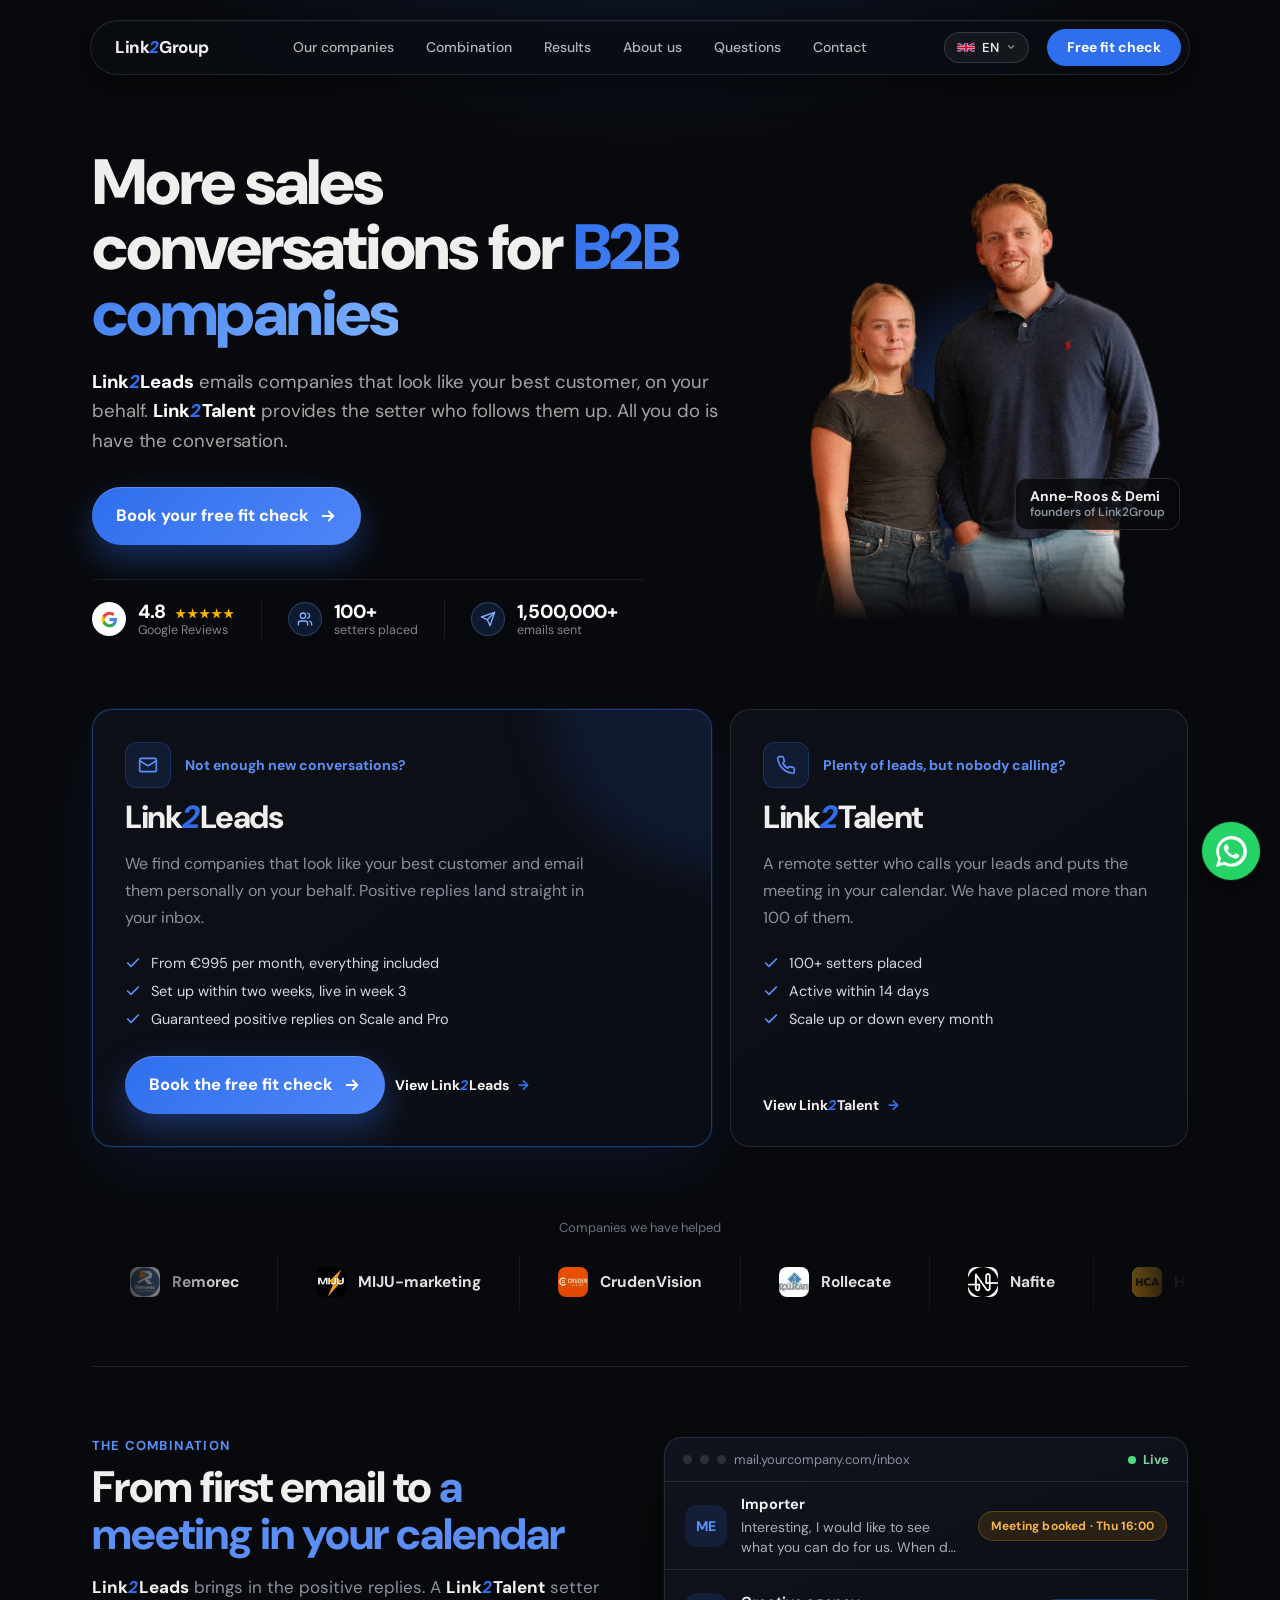
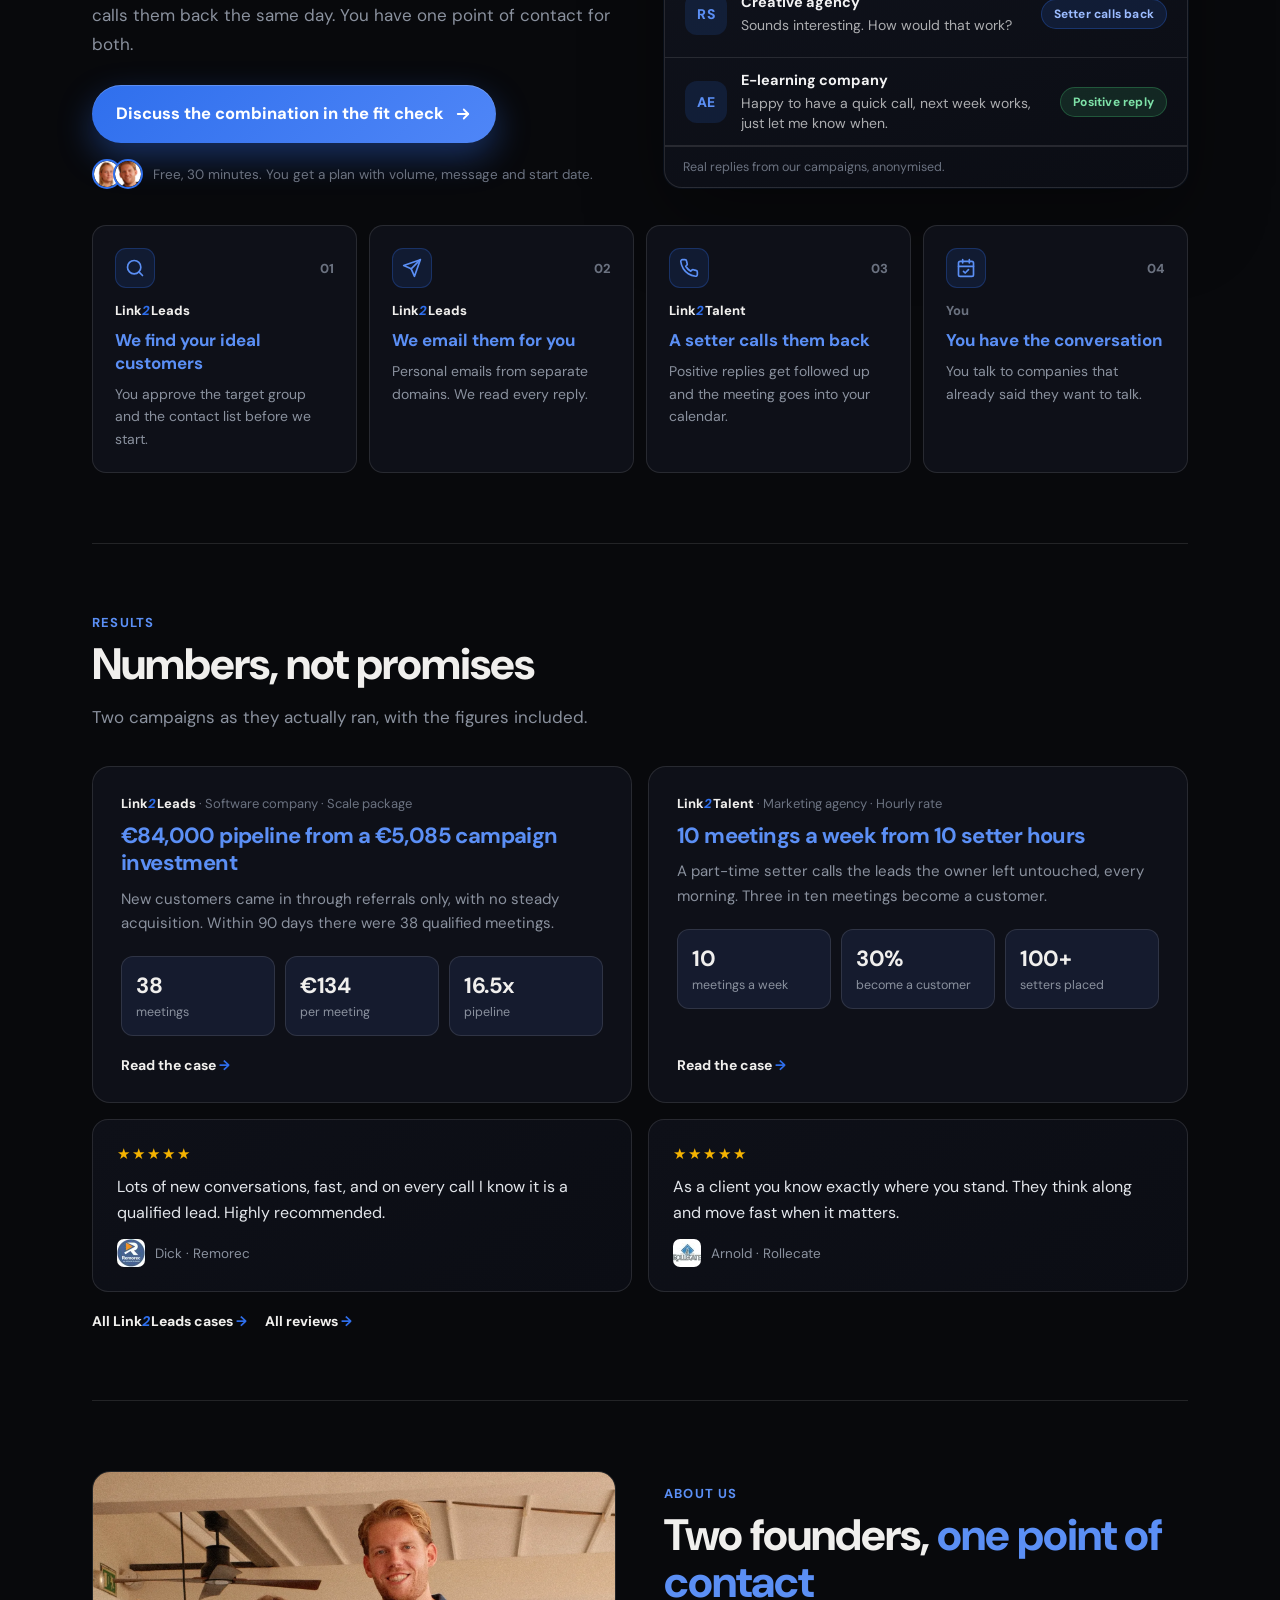
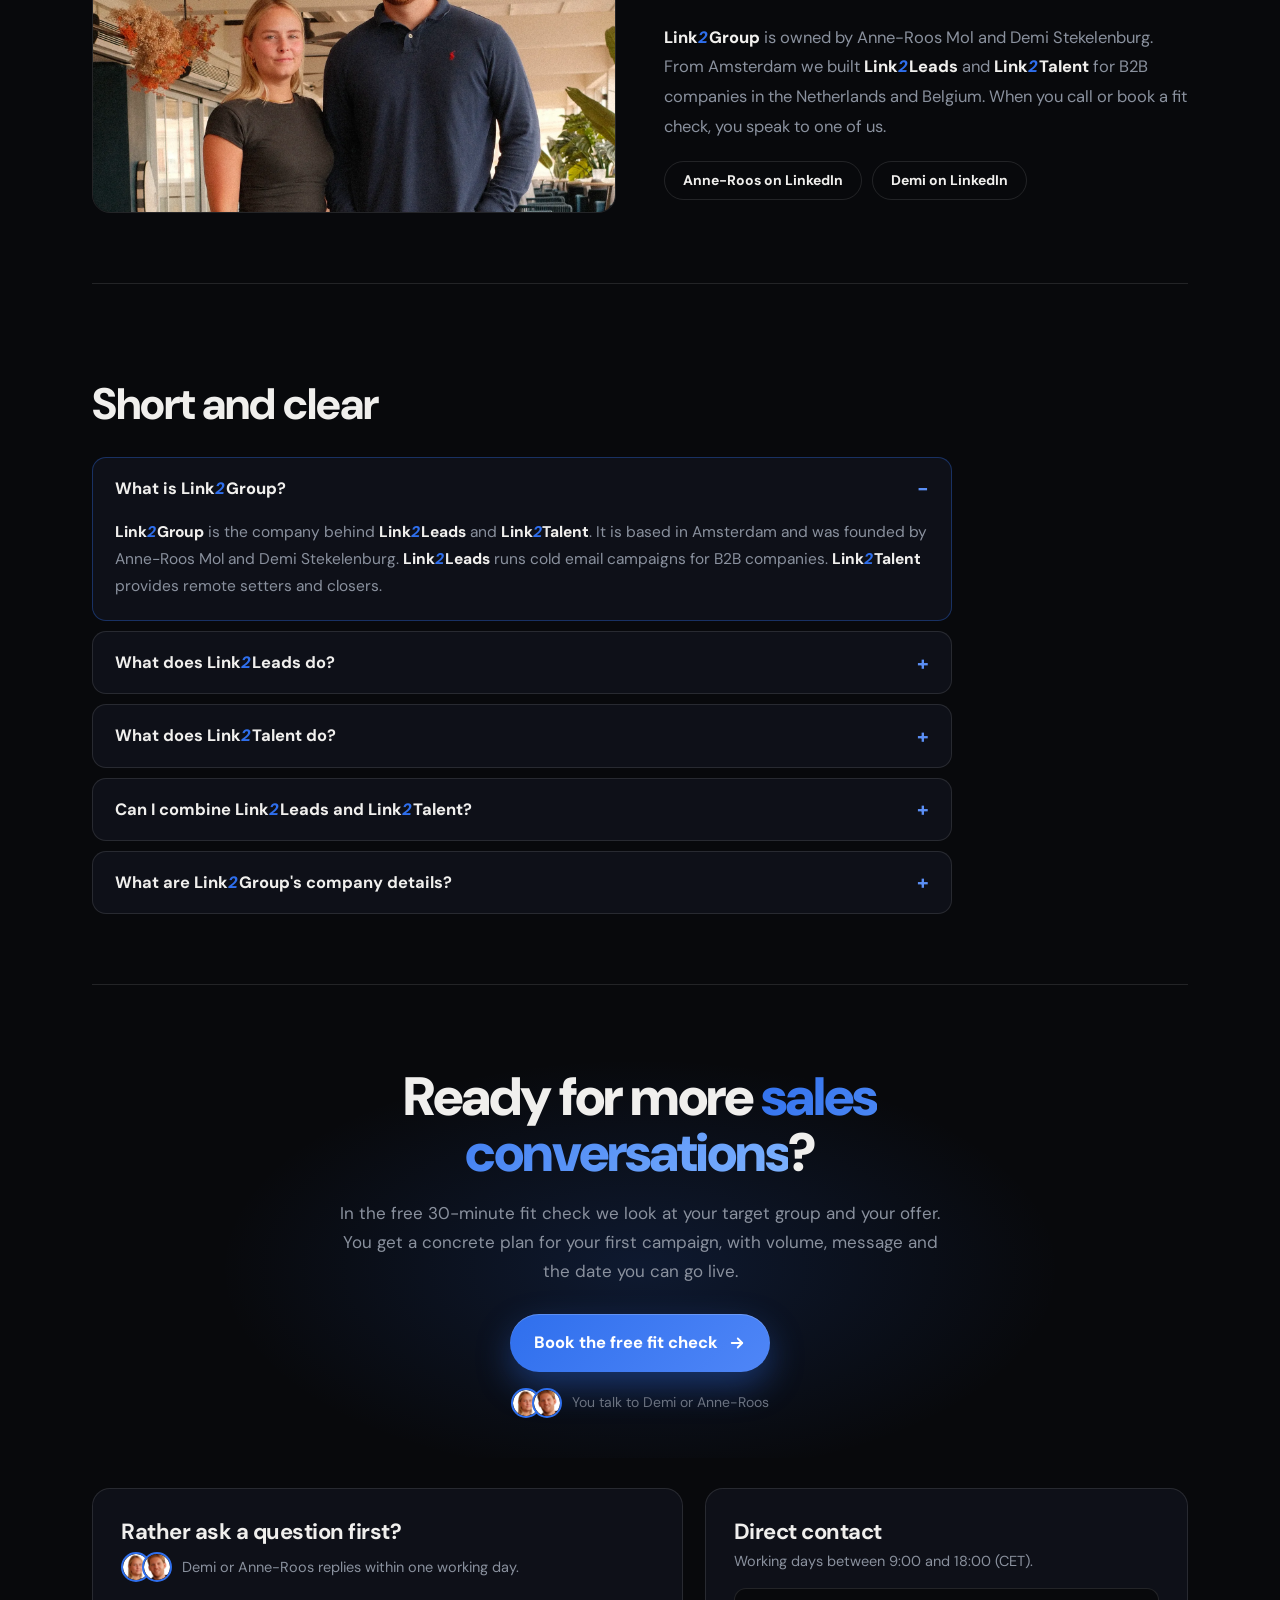
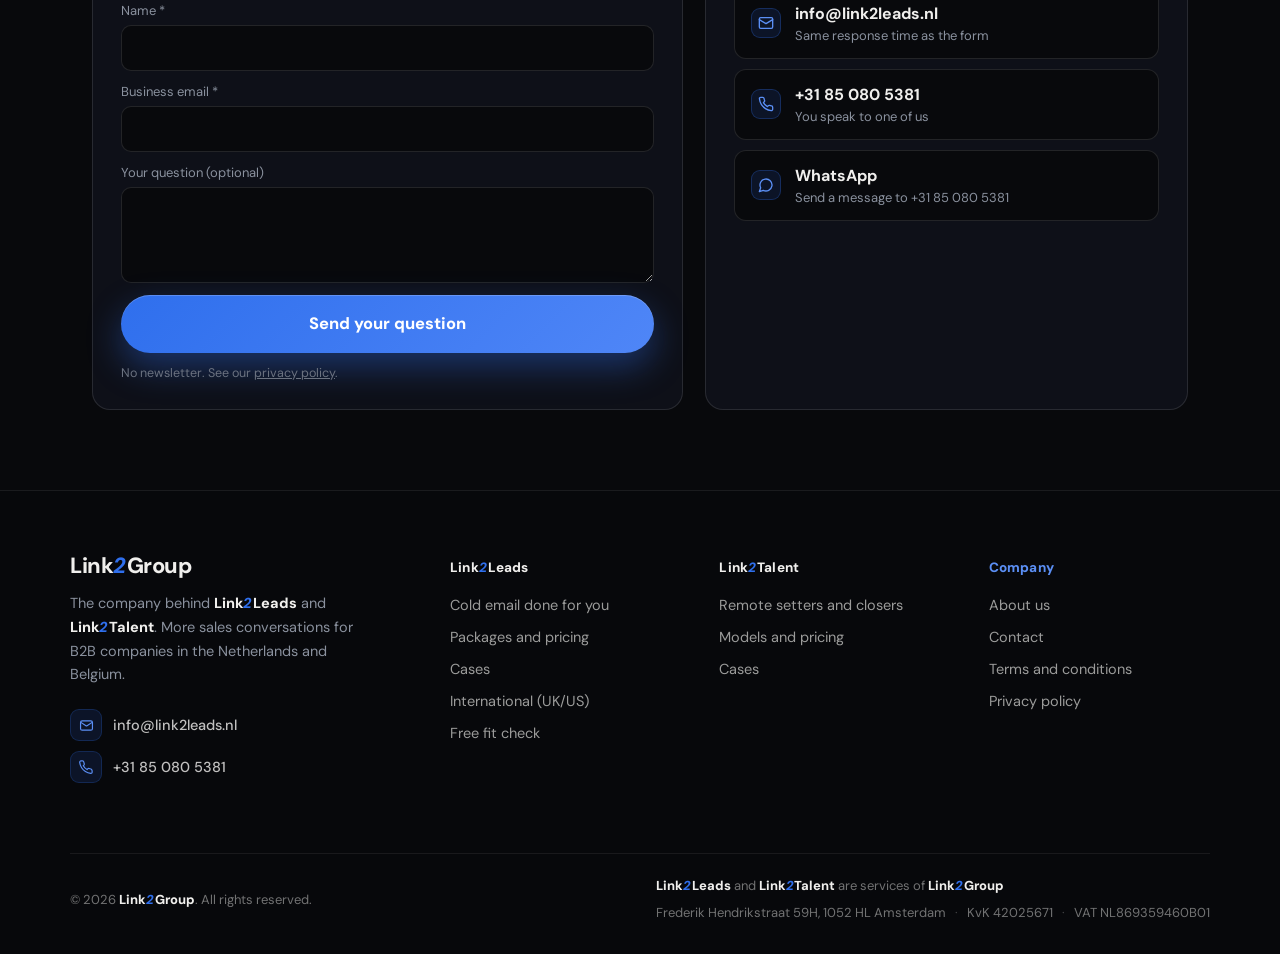
==== commit c8b2223e: "Ronde gezichtsfoto's met witte achtergrond Co-Authored-By: Claude Opus 5.5 <noreply@anthropic.com> C" ====
--- a/en.html
+++ b/en.html
@@ -88,11 +88,11 @@
     <main>
       <section class="hero has-photo"><div class="hero-text">
         <h1>More sales conversations for <span class="accent">B2B companies</span></h1>
-        <a class="hb-mob" href="#hero-cta"><span class="hb-faces"><img src="/assets/img/face-anne-roos.png" width="120" height="120" alt="Anne-Roos"><img src="/assets/img/face-demi.png" width="120" height="120" alt="Demi"></span><span class="hb-hi">You talk to us in the fit check</span><svg viewBox="0 0 40 46" width="26" height="30" fill="none" stroke="currentColor" stroke-width="2.6" stroke-linecap="round" stroke-linejoin="round" aria-hidden="true"><path d="M6 4c14 2 18 14 16 34"/><path d="M14 30l8 10 8-10"/></svg></a>
+        <a class="hb-mob" href="#hero-cta"><span class="hb-faces"><img src="/assets/img/face-anne-roos.png?v=3" width="120" height="120" alt="Anne-Roos"><img src="/assets/img/face-demi.png?v=3" width="120" height="120" alt="Demi"></span><span class="hb-hi">You talk to us in the fit check</span><svg viewBox="0 0 40 46" width="26" height="30" fill="none" stroke="currentColor" stroke-width="2.6" stroke-linecap="round" stroke-linejoin="round" aria-hidden="true"><path d="M6 4c14 2 18 14 16 34"/><path d="M14 30l8 10 8-10"/></svg></a>
         <p class="lead"><span class="l2b">Link<i>2</i>Leads</span> emails companies that look like your best customer, on your behalf. <span class="l2b">Link<i>2</i>Talent</span> provides the setter who follows them up. All you do is have the conversation.</p>
         <div class="cta" id="hero-cta">
           <a class="btn" href="https://www.link2leads.nl/book?utm_source=link2group&amp;utm_medium=referral&amp;utm_campaign=hero-en">Book your free fit check<svg class="btn-pijl" viewBox="0 0 24 24" fill="none" stroke="currentColor" stroke-width="2.4" stroke-linecap="round" stroke-linejoin="round" aria-hidden="true"><path d="M5 12h14"/><path d="m13 6 6 6-6 6"/></svg></a>
-          <small class="with-faces"><span class="faces" aria-hidden="true"><img src="/assets/img/face-anne-roos.png" width="120" height="120" alt=""><img src="/assets/img/face-demi.png" width="120" height="120" alt=""></span>30 minutes on Teams, with Demi or Anne-Roos</small>
+          <small class="with-faces"><span class="faces" aria-hidden="true"><img src="/assets/img/face-anne-roos.png?v=3" width="120" height="120" alt=""><img src="/assets/img/face-demi.png?v=3" width="120" height="120" alt=""></span>30 minutes on Teams, with Demi or Anne-Roos</small>
         </div>
         <div class="stats" aria-label="Key figures">
           <a class="stat" href="#results"><span class="g" aria-hidden="true"><svg viewBox="0 0 24 24"><path d="M22.56 12.25c0-.78-.07-1.53-.2-2.25H12v4.26h5.92c-.26 1.37-1.04 2.53-2.21 3.31v2.77h3.57c2.08-1.92 3.28-4.74 3.28-8.09z" fill="#4285F4"/><path d="M12 23c2.97 0 5.46-.98 7.28-2.66l-3.57-2.77c-.98.66-2.23 1.06-3.71 1.06-2.86 0-5.29-1.93-6.16-4.53H2.18v2.84C3.99 20.53 7.7 23 12 23z" fill="#34A853"/><path d="M5.84 14.09c-.22-.66-.35-1.36-.35-2.09s.13-1.43.35-2.09V7.07H2.18C1.43 8.55 1 10.22 1 12s.43 3.45 1.18 4.93l2.85-2.22.81-.62z" fill="#FBBC05"/><path d="M12 5.38c1.62 0 3.06.56 4.21 1.64l3.15-3.15C17.45 2.09 14.97 1 12 1 7.7 1 3.99 3.47 2.18 7.07l3.66 2.84c.87-2.6 3.3-4.53 6.16-4.53z" fill="#EA4335"/></svg></span><span class="sbody"><b><span data-count="4.8" data-dec="1">4.8</span> <span class="stars" aria-hidden="true">★★★★★</span></b><span>Google Reviews</span></span></a>
@@ -145,7 +145,7 @@
         <p class="intro"><span class="l2b">Link<i>2</i>Leads</span> brings in the positive replies. A <span class="l2b">Link<i>2</i>Talent</span> setter calls them back the same day. You have one point of contact for both.</p>
         <div class="combo-cta">
           <a class="btn" href="https://www.link2leads.nl/book?utm_source=link2group&amp;utm_medium=referral&amp;utm_campaign=combinatie-en">Discuss the combination in the fit check<svg class="btn-pijl" viewBox="0 0 24 24" fill="none" stroke="currentColor" stroke-width="2.4" stroke-linecap="round" stroke-linejoin="round" aria-hidden="true"><path d="M5 12h14"/><path d="m13 6 6 6-6 6"/></svg></a>
-          <small class="with-faces"><span class="faces" aria-hidden="true"><img src="/assets/img/face-anne-roos.png" width="120" height="120" alt=""><img src="/assets/img/face-demi.png" width="120" height="120" alt=""></span>Free, 30 minutes. You get a plan with volume, message and start date.</small>
+          <small class="with-faces"><span class="faces" aria-hidden="true"><img src="/assets/img/face-anne-roos.png?v=3" width="120" height="120" alt=""><img src="/assets/img/face-demi.png?v=3" width="120" height="120" alt=""></span>Free, 30 minutes. You get a plan with volume, message and start date.</small>
         </div>
           </div>
           <div class="live" role="img" aria-label="Example of incoming replies">
@@ -257,13 +257,13 @@
         <h2>Ready for more <span class="accent">sales conversations</span>?</h2>
         <p>In the free 30-minute fit check we look at your target group and your offer. You get a concrete plan for your first campaign, with volume, message and the date you can go live.</p>
         <a class="btn" href="https://www.link2leads.nl/book?utm_source=link2group&amp;utm_medium=referral&amp;utm_campaign=closing-en">Book the free fit check<svg class="btn-pijl" viewBox="0 0 24 24" fill="none" stroke="currentColor" stroke-width="2.4" stroke-linecap="round" stroke-linejoin="round" aria-hidden="true"><path d="M5 12h14"/><path d="m13 6 6 6-6 6"/></svg></a>
-        <p class="closing-who with-faces"><span class="faces" aria-hidden="true"><img src="/assets/img/face-anne-roos.png" width="120" height="120" alt=""><img src="/assets/img/face-demi.png" width="120" height="120" alt=""></span>You talk to Demi or Anne-Roos</p>
+        <p class="closing-who with-faces"><span class="faces" aria-hidden="true"><img src="/assets/img/face-anne-roos.png?v=3" width="120" height="120" alt=""><img src="/assets/img/face-demi.png?v=3" width="120" height="120" alt=""></span>You talk to Demi or Anne-Roos</p>
       </section>
 
       <section class="contact" id="contact" aria-label="Contact">
         <div class="panel">
           <h3>Rather ask a question first?</h3>
-          <p class="sub with-faces"><span class="faces" aria-hidden="true"><img src="/assets/img/face-anne-roos.png" width="120" height="120" alt=""><img src="/assets/img/face-demi.png" width="120" height="120" alt=""></span>Demi or Anne-Roos replies within one working day.</p>
+          <p class="sub with-faces"><span class="faces" aria-hidden="true"><img src="/assets/img/face-anne-roos.png?v=3" width="120" height="120" alt=""><img src="/assets/img/face-demi.png?v=3" width="120" height="120" alt=""></span>Demi or Anne-Roos replies within one working day.</p>
           <form class="form" id="contactForm" novalidate>
             <label>Name *<input type="text" name="name" autocomplete="name" required maxlength="120"></label>
             <label>Business email *<input type="email" name="email" autocomplete="email" required maxlength="160"></label>
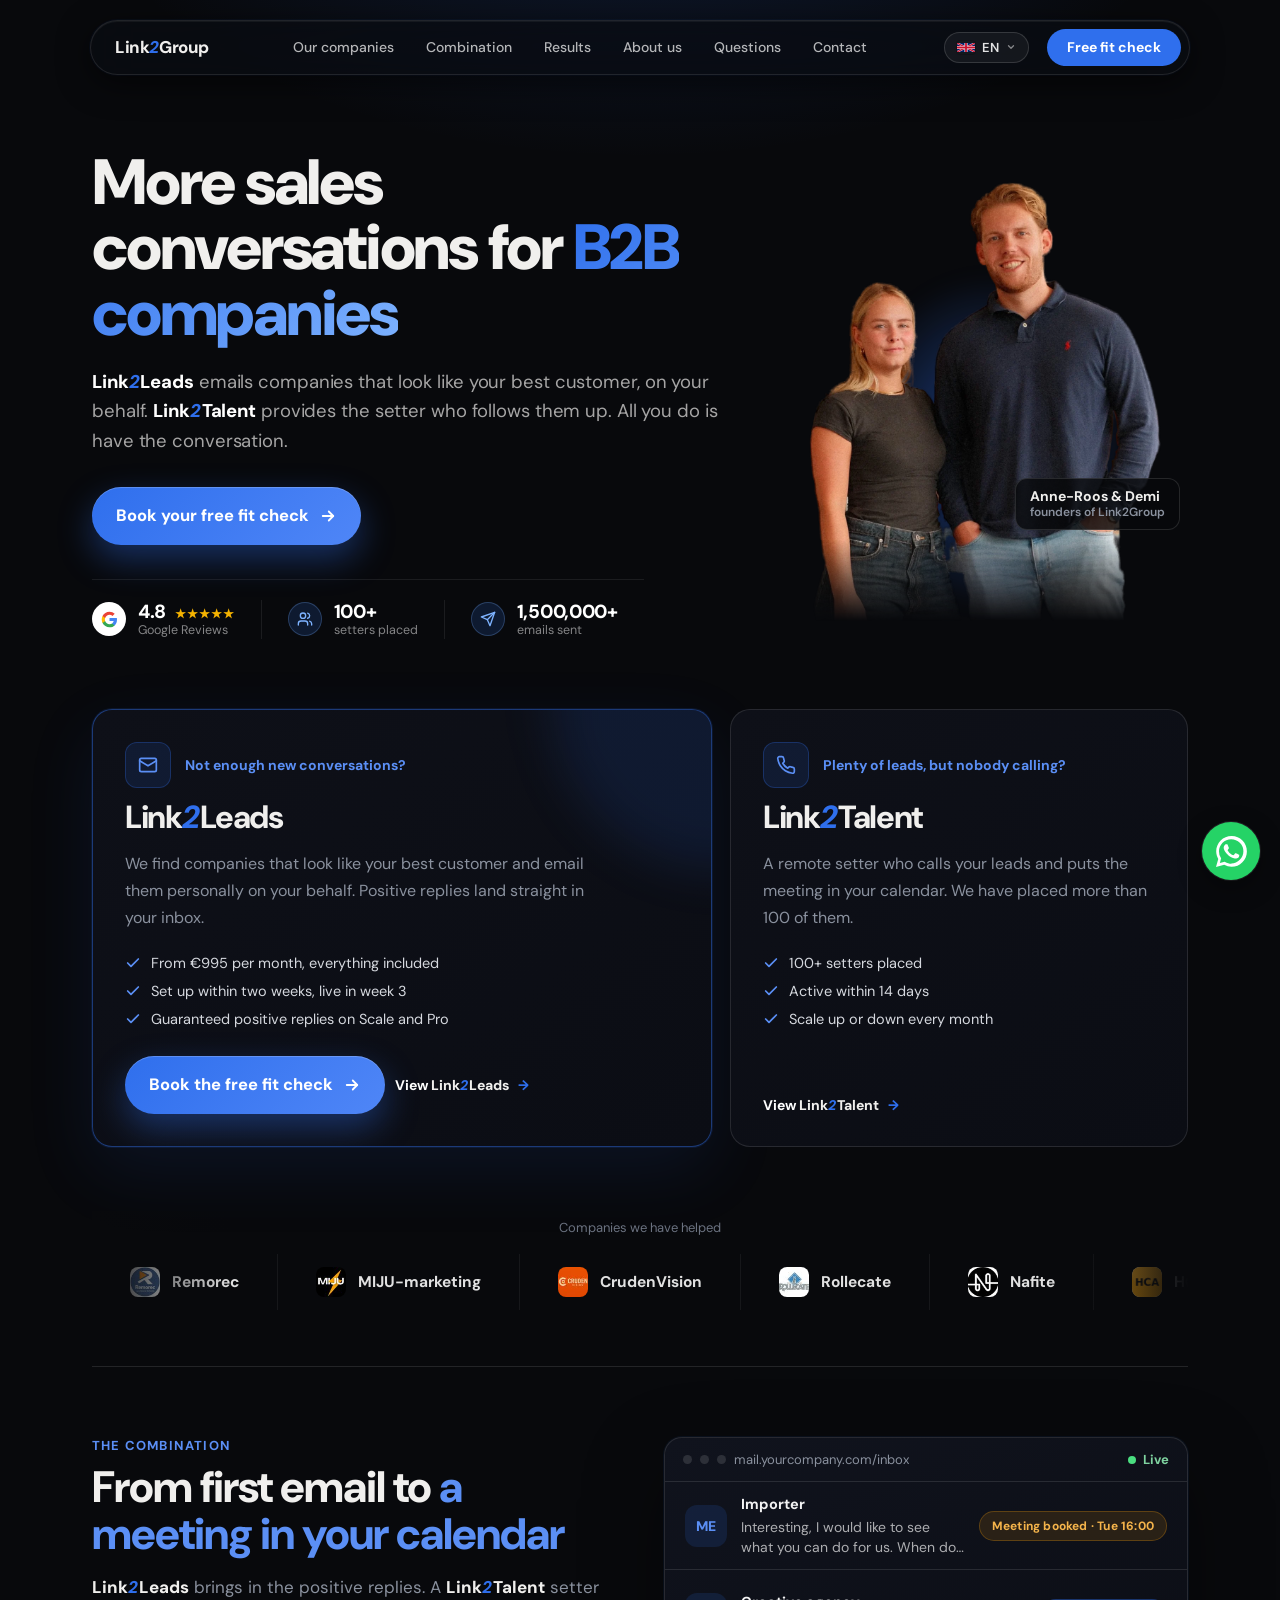
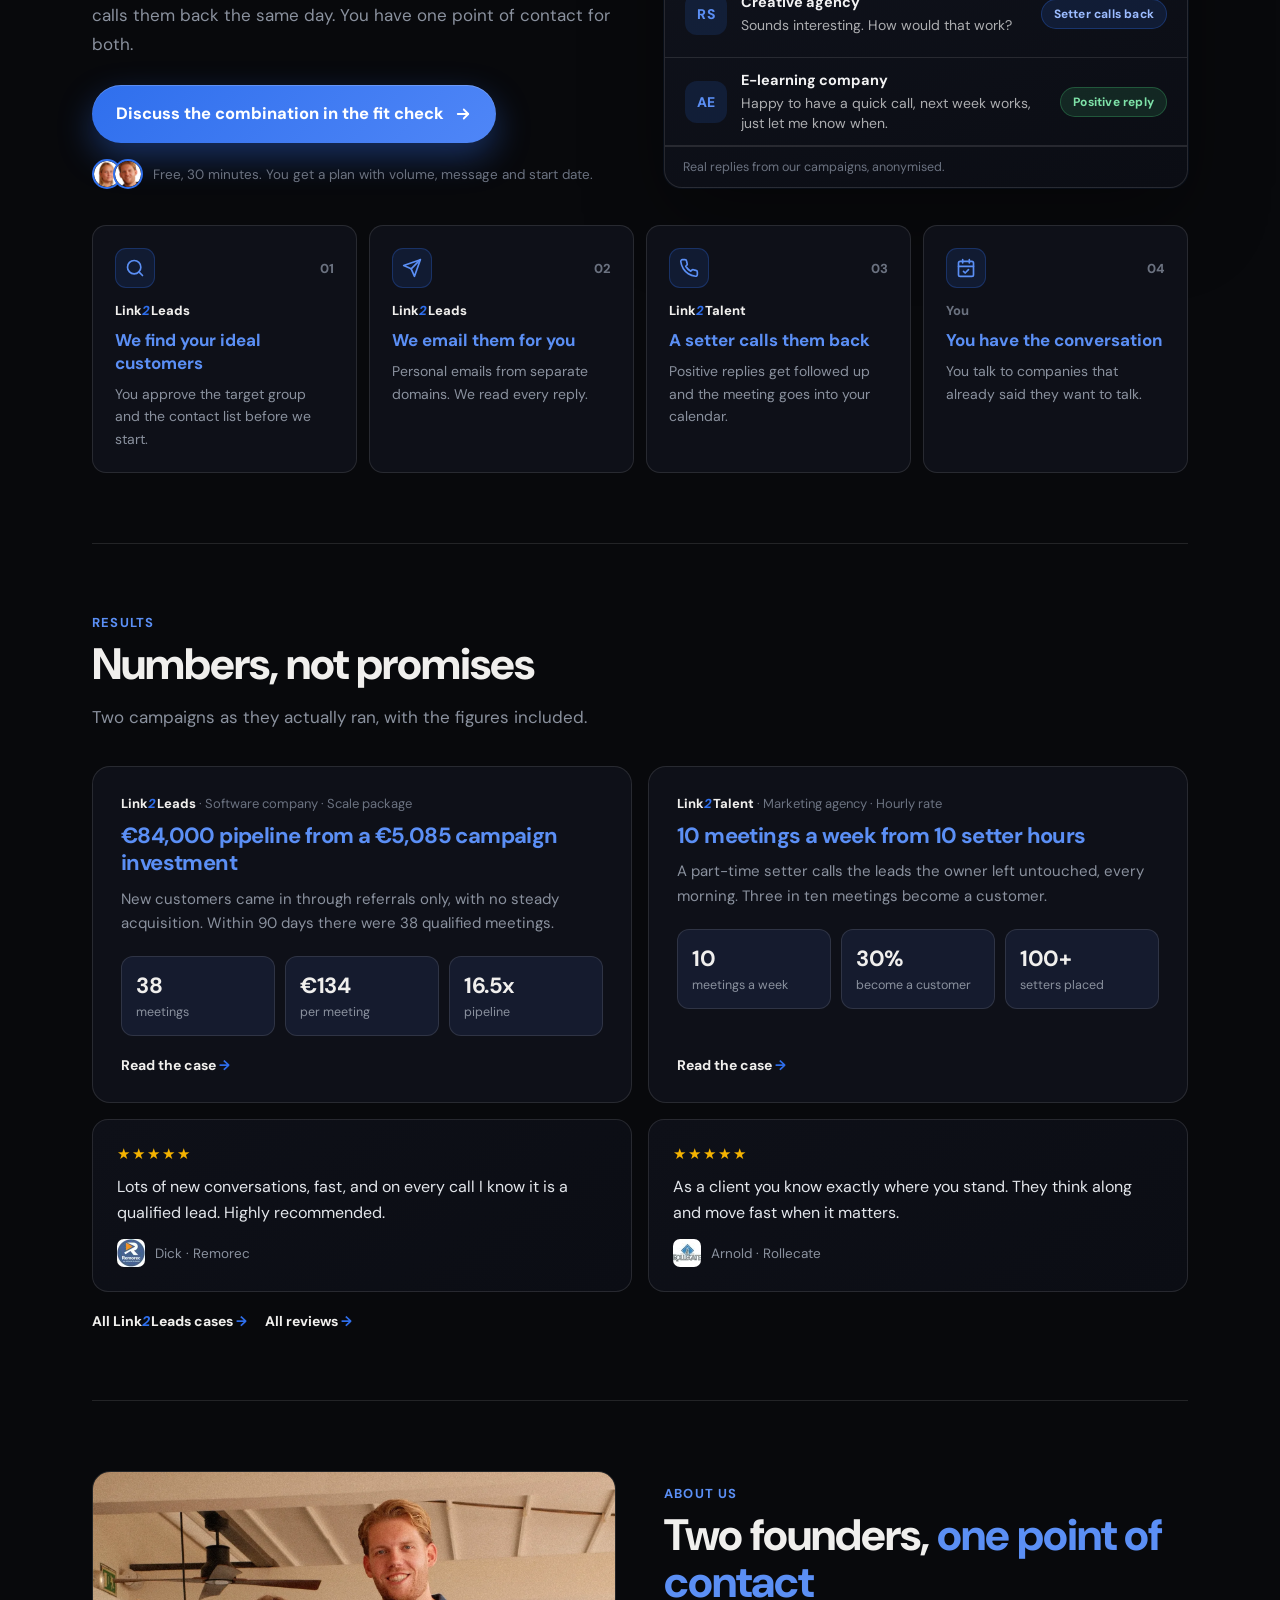
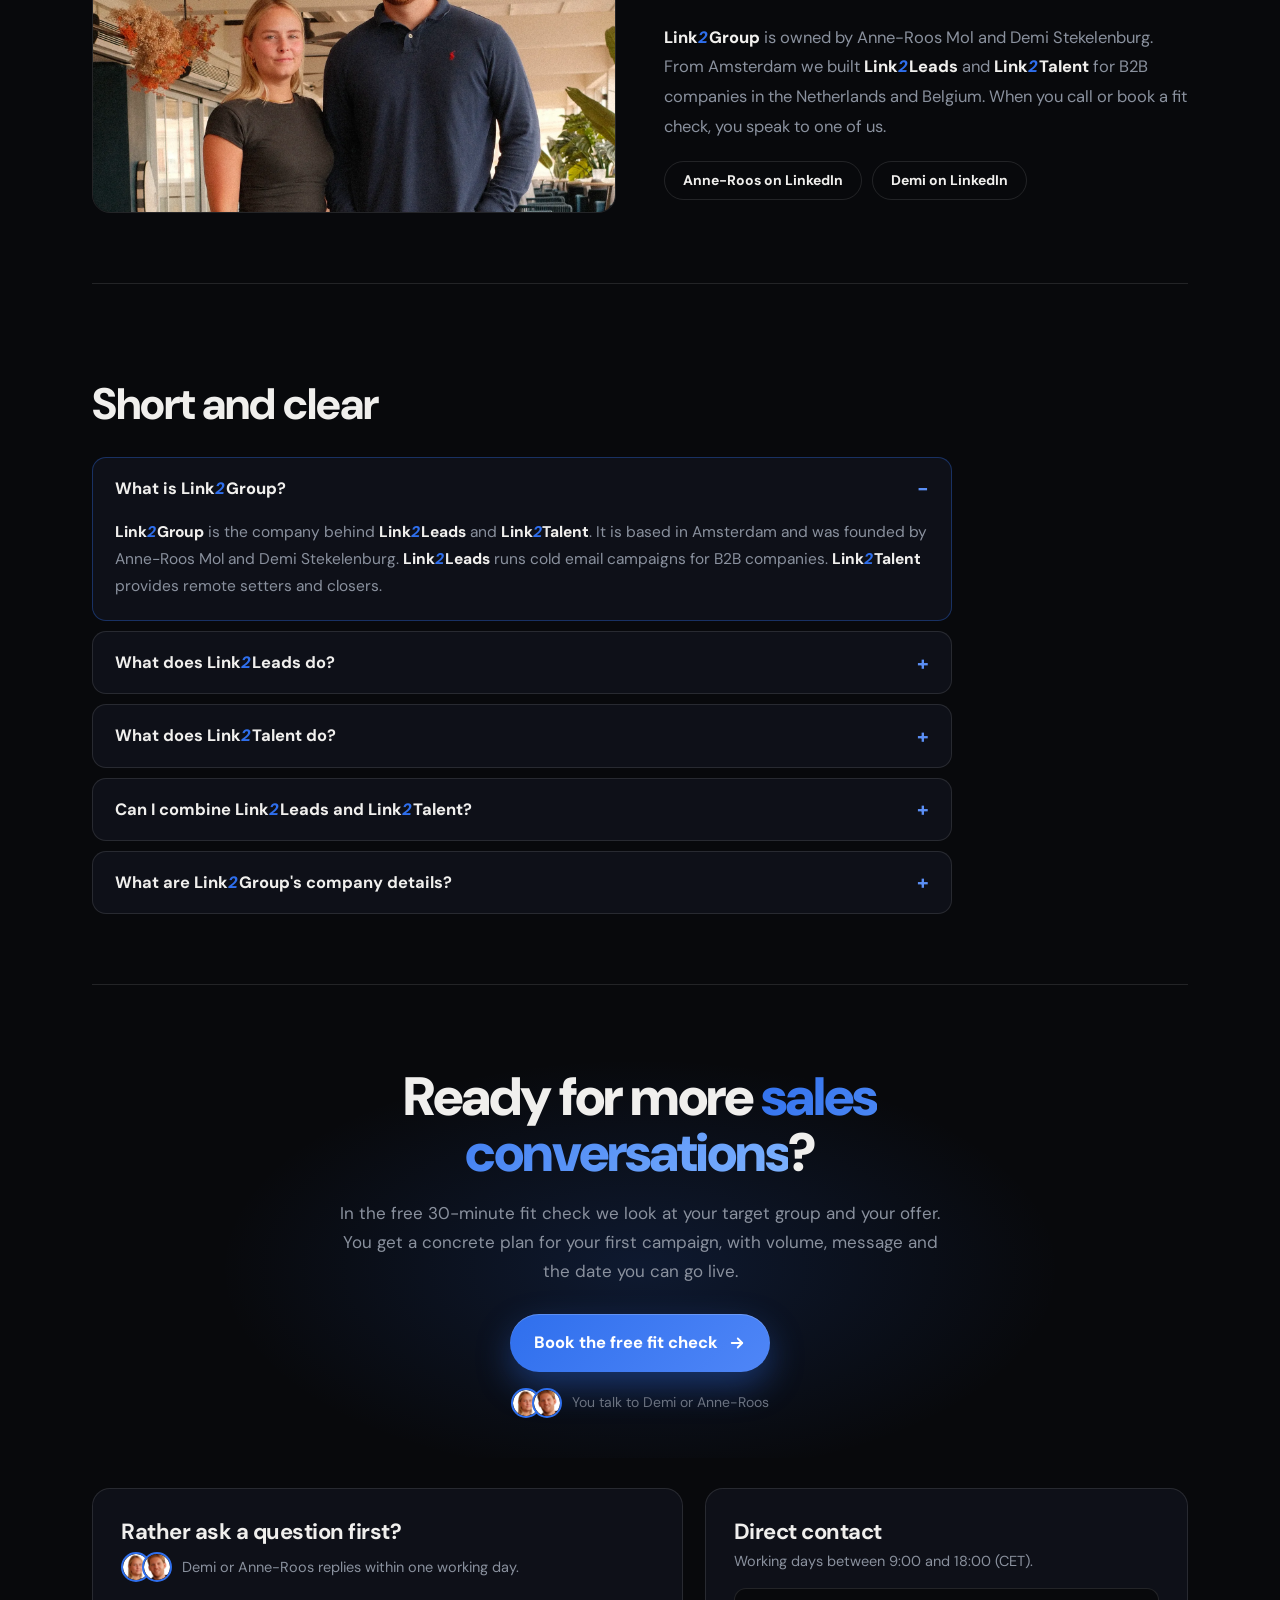
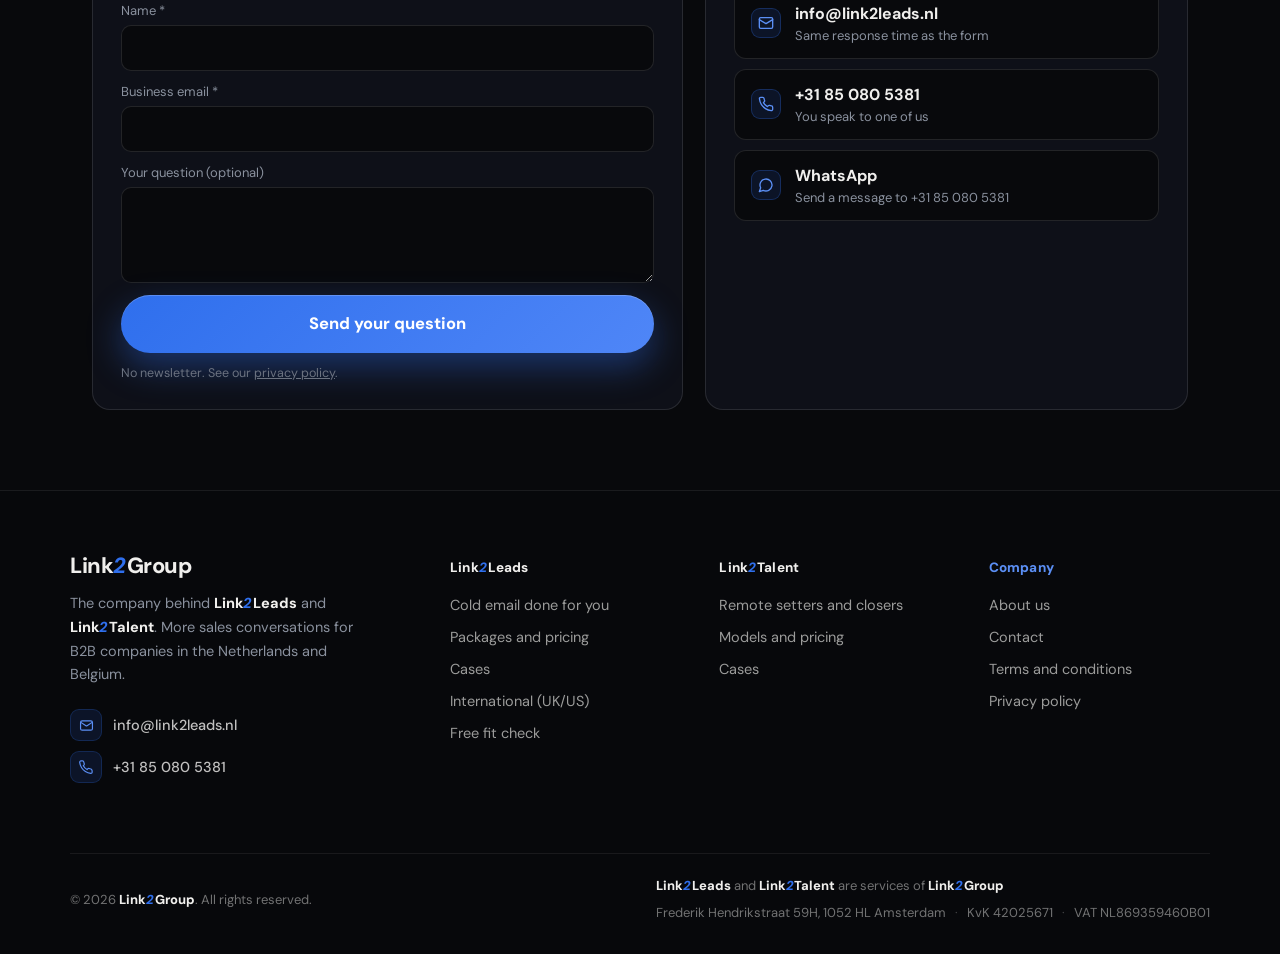
==== commit 1faabe66: "Hero: kop en foto naast elkaar op elke breedte (zoals L2L en L2T) Co-Authored-By: Claude Opus 5.5 <n" ====
--- a/en.html
+++ b/en.html
@@ -37,7 +37,7 @@
   <link rel="preconnect" href="https://fonts.gstatic.com" crossorigin>
   <link href="https://fonts.googleapis.com/css2?family=DM+Sans:wght@400;500;600;700;800;900&family=Caveat:wght@600&display=swap" rel="stylesheet">
   <link rel="stylesheet" href="/assets/l2-shared.css?v=1">
-  <link rel="stylesheet" href="/assets/site.css?v=17">
+  <link rel="stylesheet" href="/assets/site.css?v=18">
   <script type="application/ld+json">
 {
   "@context": "https://schema.org",
--- a/assets/site.css
+++ b/assets/site.css
@@ -317,7 +317,7 @@
 
 /* Hero met foto van de oprichters (desktop) */
 .hero-photo{display:none}
-@media(min-width:981px){
+@media(min-width:0px){
   .hero.has-photo{display:grid;grid-template-columns:minmax(0,1.25fr) minmax(0,.75fr);gap:40px;align-items:center;text-align:left}
   .hero.has-photo h1{margin:0;font-size:clamp(40px,5vw,66px)}
   .hero.has-photo .lead{margin:22px 0 0}
@@ -338,7 +338,7 @@
 .faces img+img{margin-left:-9px}
 .closing .closing-who{display:flex;justify-content:center;margin:16px auto 0;font-size:14px;color:var(--dim)}
 .contact .sub.with-faces{display:flex}
-@media(min-width:981px){.hero.has-photo .cta .with-faces .faces{display:none}}
+.hero.has-photo .cta .with-faces .faces{display:none}
 @media(max-width:560px){
   .hero h1{font-size:clamp(34px,10vw,44px);letter-spacing:-1.4px}
   .hero .cta small.with-faces{font-size:13px}
@@ -347,7 +347,7 @@
 /* Mobiel en tablet: hoofdjes met handgeschreven regel onder de kop (zoals L2L en L2T) */
 .hb-mob{display:none}
 @keyframes hbBob{0%,100%{transform:translateY(0)}50%{transform:translateY(7px)}}
-@media(max-width:980px){
+@media(max-width:0px){
   .hero-photo{display:none!important}
   .hb-mob{display:flex;align-items:center;justify-content:center;gap:8px;width:100%;margin:16px auto 0;color:#7EB3FF;text-decoration:none;font-family:'Caveat',cursive;font-size:min(22px,calc((100vw - 120px) / 13));line-height:1.05}
   .hb-faces{display:flex;flex-shrink:0}
@@ -390,3 +390,18 @@
   .hero .stat .sbody > span{font-size:11.5px}
   .btn:not(.btn-ghost):not(.btn-sm){min-height:54px;font-size:16px}
 }
+
+/* Kop en foto altijd naast elkaar, ook op halfscreen en mobiel (zoals L2L en L2T, 25-11-2026) */
+@media(max-width:980px){
+  .hero.has-photo{grid-template-columns:minmax(0,1.3fr) minmax(0,.7fr);gap:12px}
+  .hero.has-photo h1{font-size:clamp(23px,6.3vw,52px)!important;letter-spacing:-.03em}
+  .hero.has-photo .lead{font-size:clamp(13px,3.5vw,17px);line-height:1.5;margin-top:12px}
+  .hero.has-photo .cta{margin-top:18px}
+  .hero.has-photo .cta .btn{font-size:clamp(13px,3.5vw,16px);padding:clamp(10px,2.6vw,16px) clamp(14px,4vw,28px);white-space:nowrap}
+  .hero.has-photo .cta small.with-faces{display:none}
+  .hero.has-photo .stats{grid-column:1 / -1;margin-left:auto;margin-right:auto}
+  .hero-photo img{max-width:100%}
+  .hero-name{right:0;padding:clamp(4px,1.2vw,9px) clamp(6px,1.8vw,14px);font-size:clamp(9.5px,2.6vw,14px)}
+  .hero-name small{font-size:clamp(8.5px,2.3vw,12px)}
+}
+@media(max-width:560px){.hero-name{display:none}}
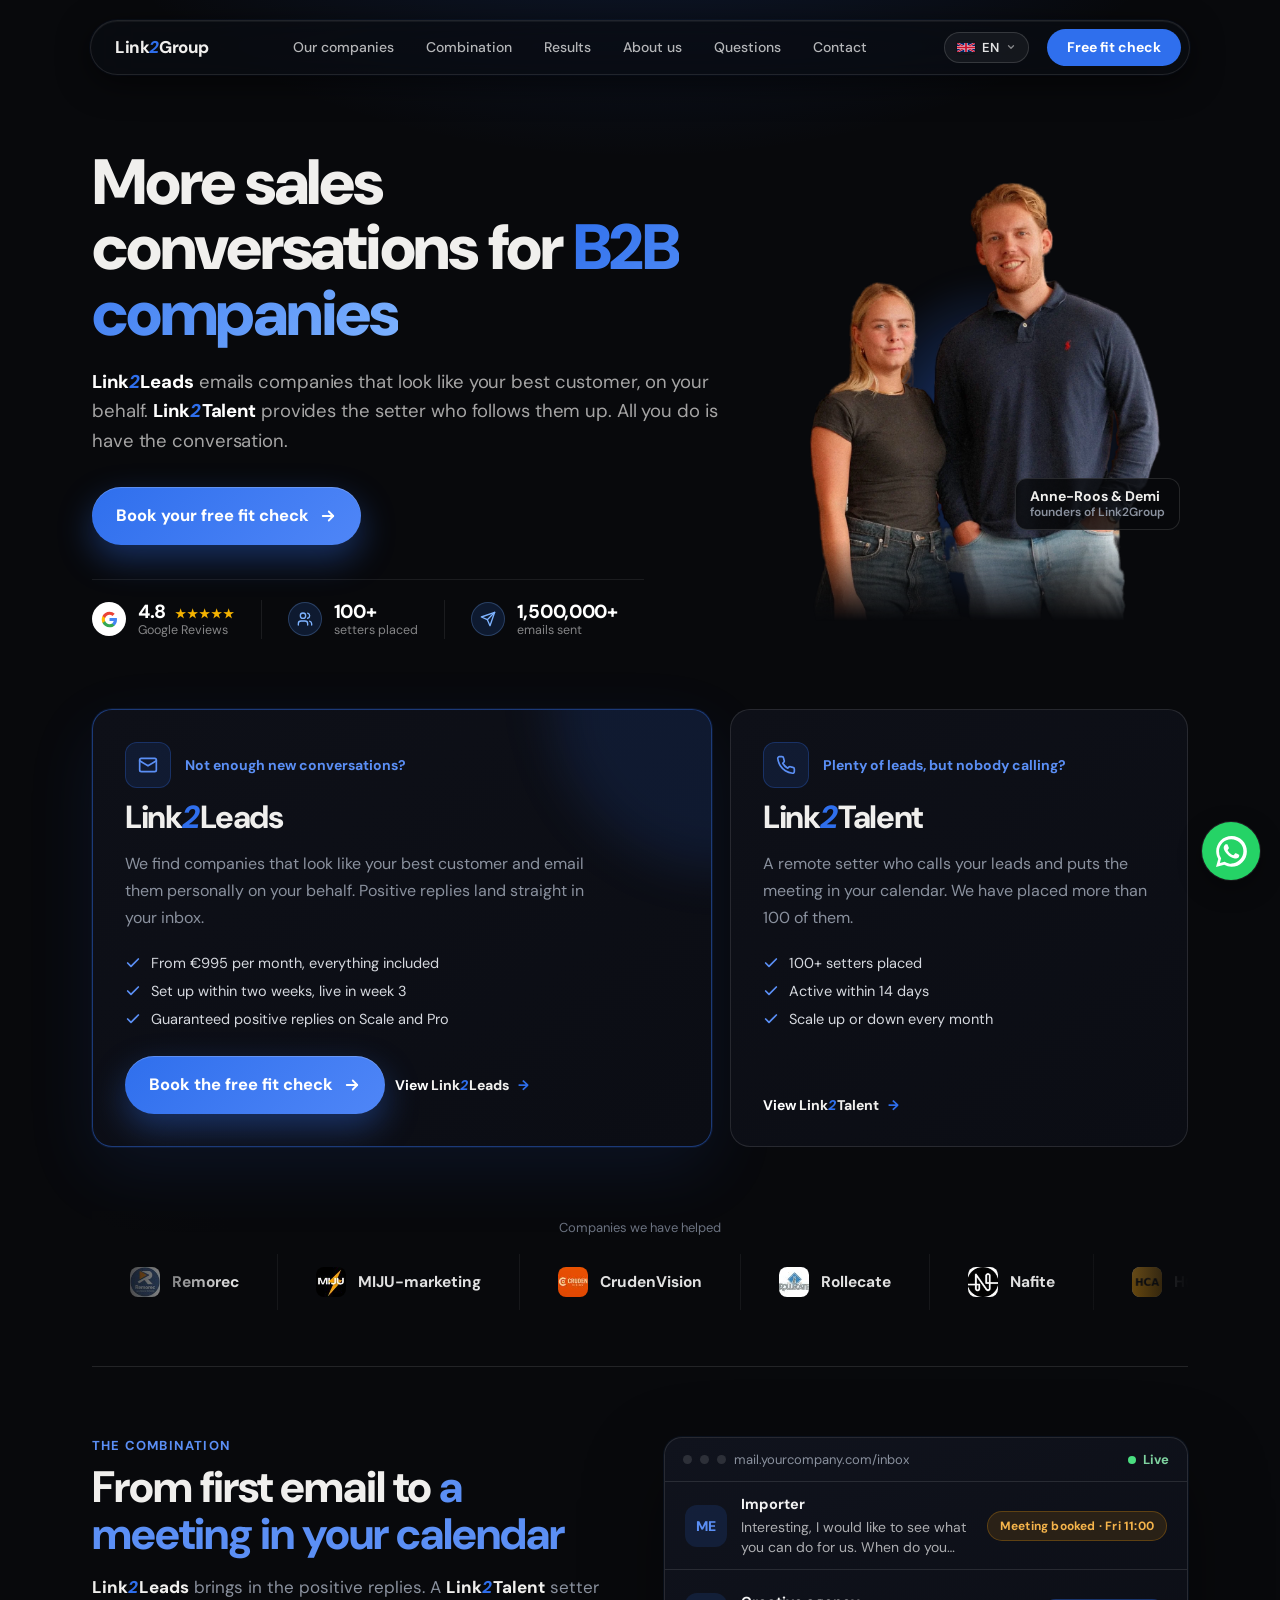
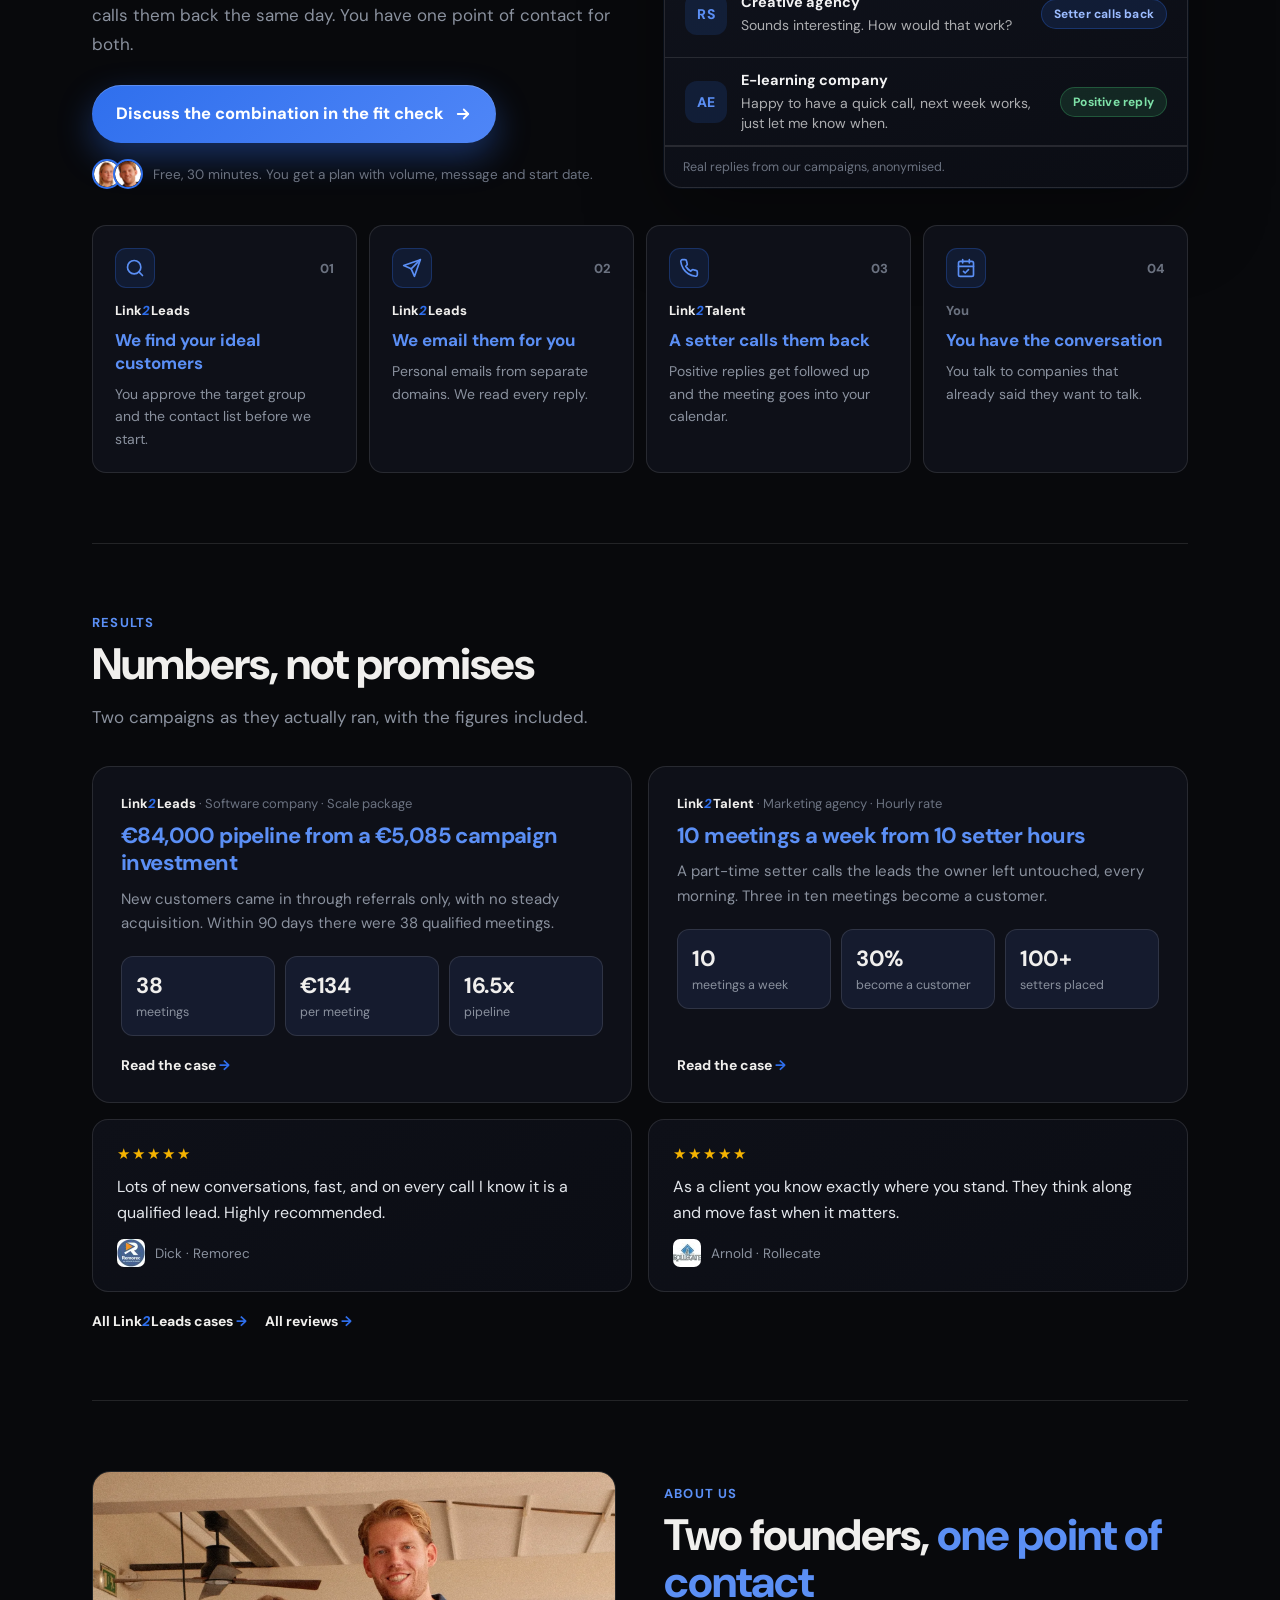
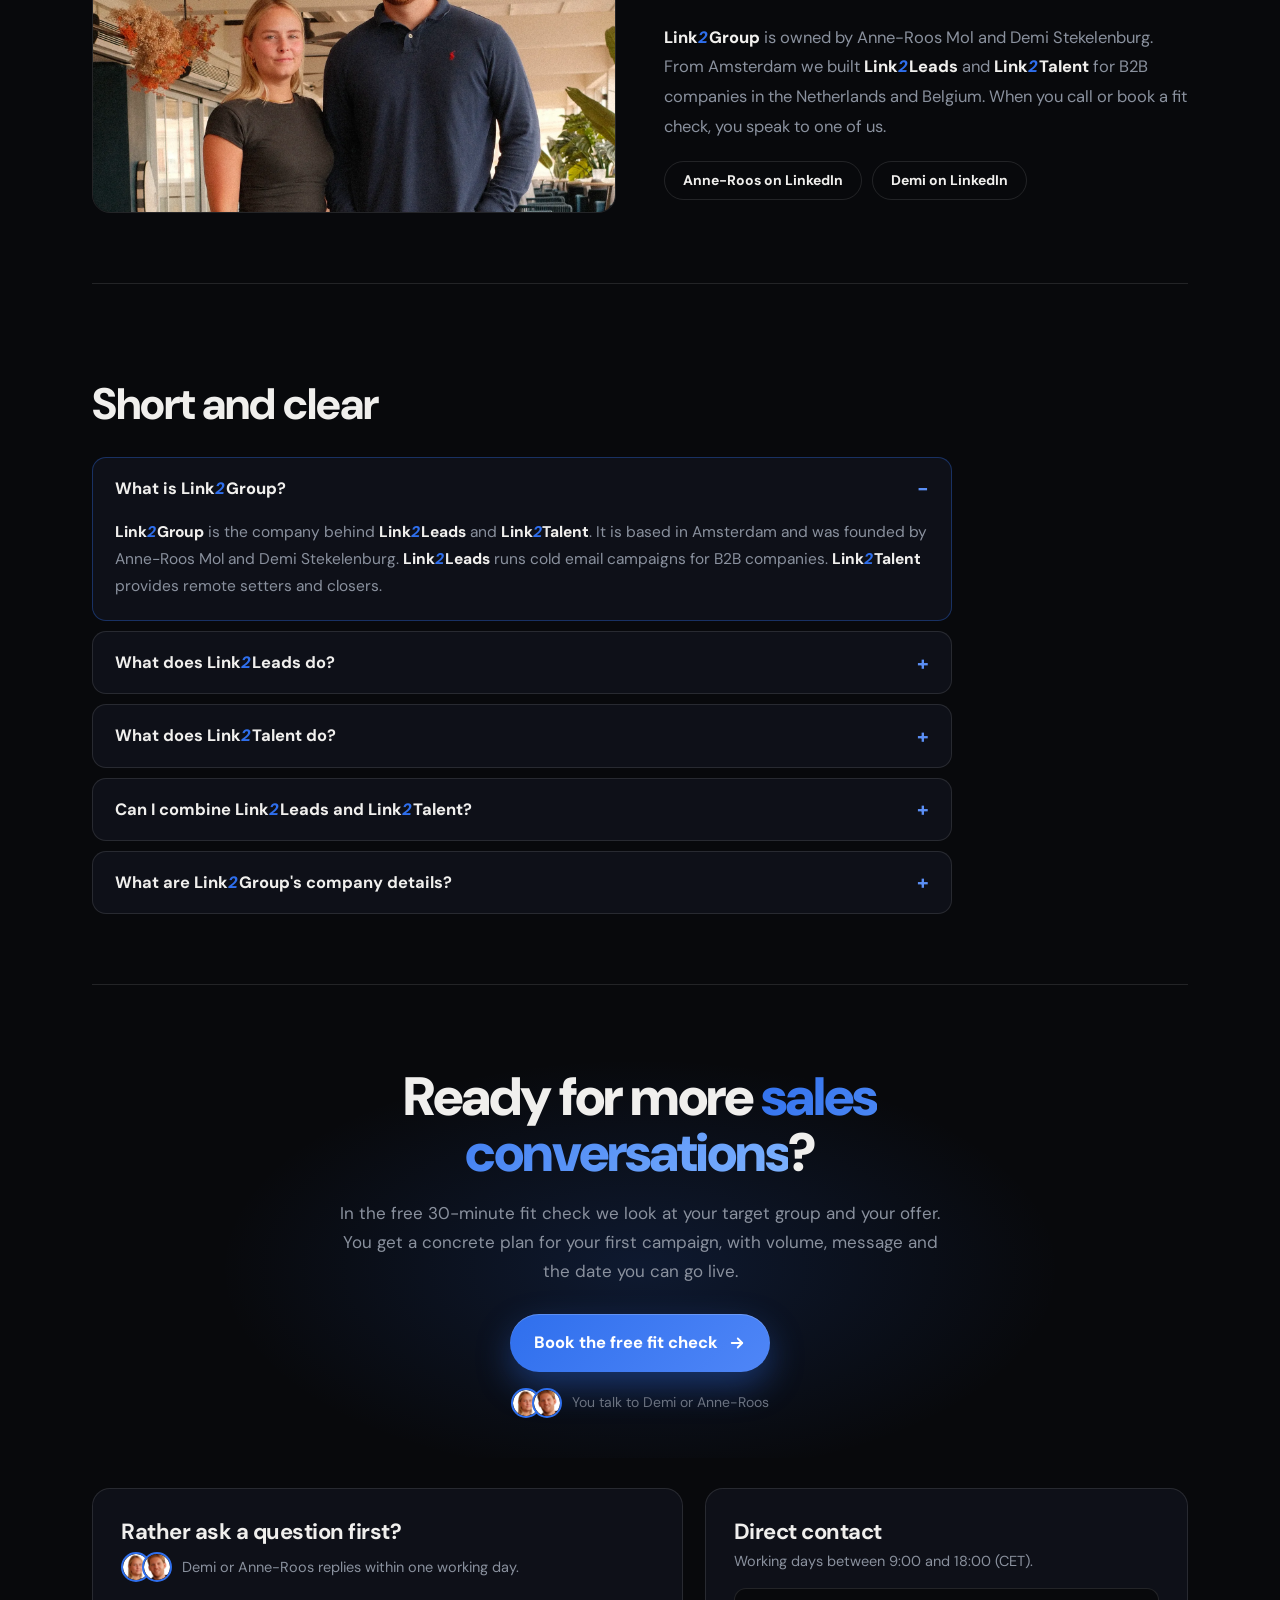
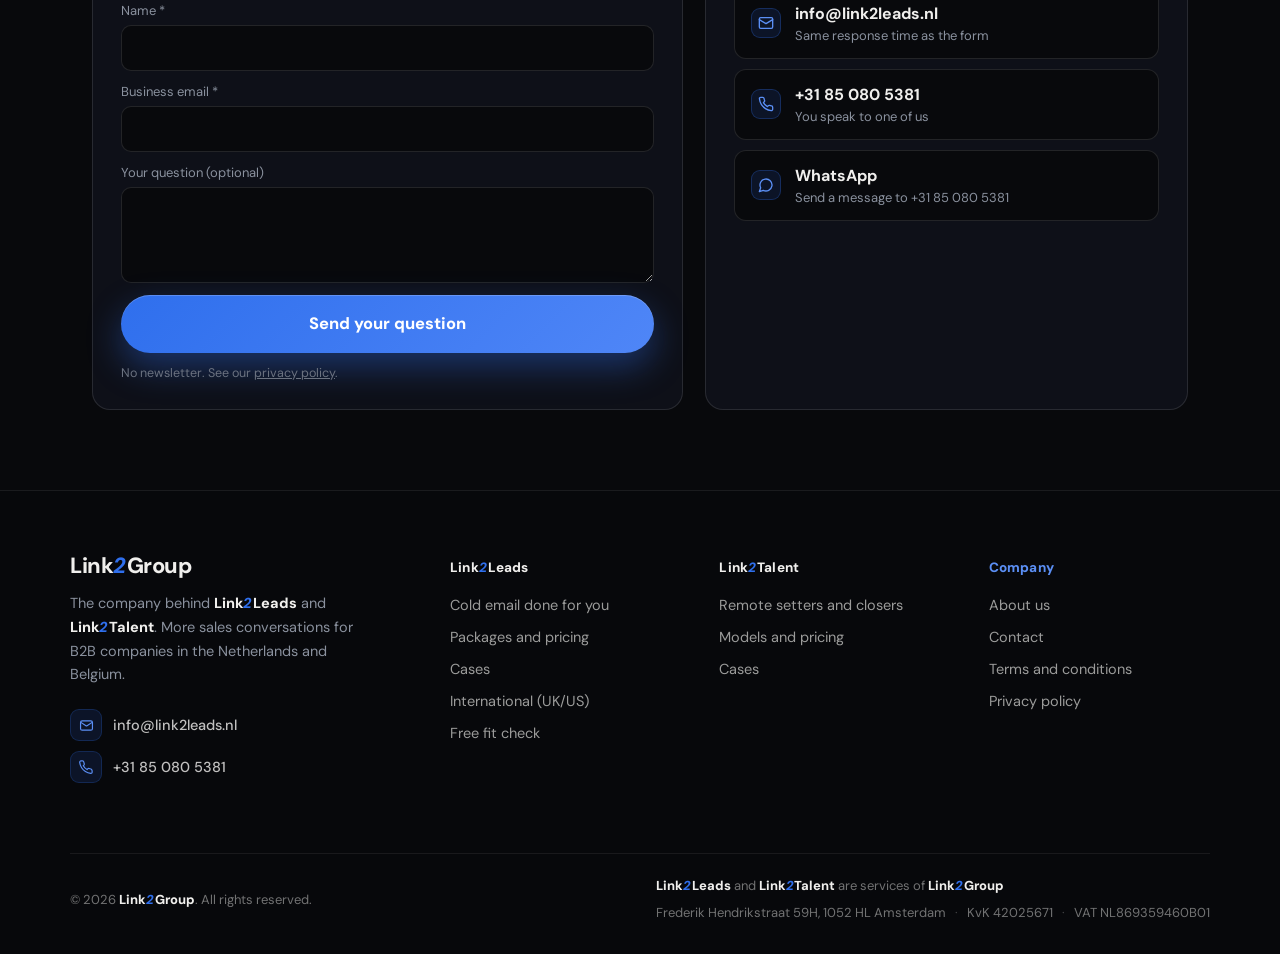
==== commit 945ff228: "Hero: op telefoons (tot 600px) weer de oude indeling, vanaf 601px naast elkaar Co-Authored-By: Claud" ====
--- a/en.html
+++ b/en.html
@@ -37,7 +37,7 @@
   <link rel="preconnect" href="https://fonts.gstatic.com" crossorigin>
   <link href="https://fonts.googleapis.com/css2?family=DM+Sans:wght@400;500;600;700;800;900&family=Caveat:wght@600&display=swap" rel="stylesheet">
   <link rel="stylesheet" href="/assets/l2-shared.css?v=1">
-  <link rel="stylesheet" href="/assets/site.css?v=18">
+  <link rel="stylesheet" href="/assets/site.css?v=19">
   <script type="application/ld+json">
 {
   "@context": "https://schema.org",
--- a/assets/site.css
+++ b/assets/site.css
@@ -317,7 +317,7 @@
 
 /* Hero met foto van de oprichters (desktop) */
 .hero-photo{display:none}
-@media(min-width:0px){
+@media(min-width:601px){
   .hero.has-photo{display:grid;grid-template-columns:minmax(0,1.25fr) minmax(0,.75fr);gap:40px;align-items:center;text-align:left}
   .hero.has-photo h1{margin:0;font-size:clamp(40px,5vw,66px)}
   .hero.has-photo .lead{margin:22px 0 0}
@@ -347,7 +347,7 @@
 /* Mobiel en tablet: hoofdjes met handgeschreven regel onder de kop (zoals L2L en L2T) */
 .hb-mob{display:none}
 @keyframes hbBob{0%,100%{transform:translateY(0)}50%{transform:translateY(7px)}}
-@media(max-width:0px){
+@media(max-width:600px){
   .hero-photo{display:none!important}
   .hb-mob{display:flex;align-items:center;justify-content:center;gap:8px;width:100%;margin:16px auto 0;color:#7EB3FF;text-decoration:none;font-family:'Caveat',cursive;font-size:min(22px,calc((100vw - 120px) / 13));line-height:1.05}
   .hb-faces{display:flex;flex-shrink:0}
@@ -392,7 +392,7 @@
 }
 
 /* Kop en foto altijd naast elkaar, ook op halfscreen en mobiel (zoals L2L en L2T, 25-11-2026) */
-@media(max-width:980px){
+@media(min-width:601px) and (max-width:980px){
   .hero.has-photo{grid-template-columns:minmax(0,1.3fr) minmax(0,.7fr);gap:12px}
   .hero.has-photo h1{font-size:clamp(23px,6.3vw,52px)!important;letter-spacing:-.03em}
   .hero.has-photo .lead{font-size:clamp(13px,3.5vw,17px);line-height:1.5;margin-top:12px}
